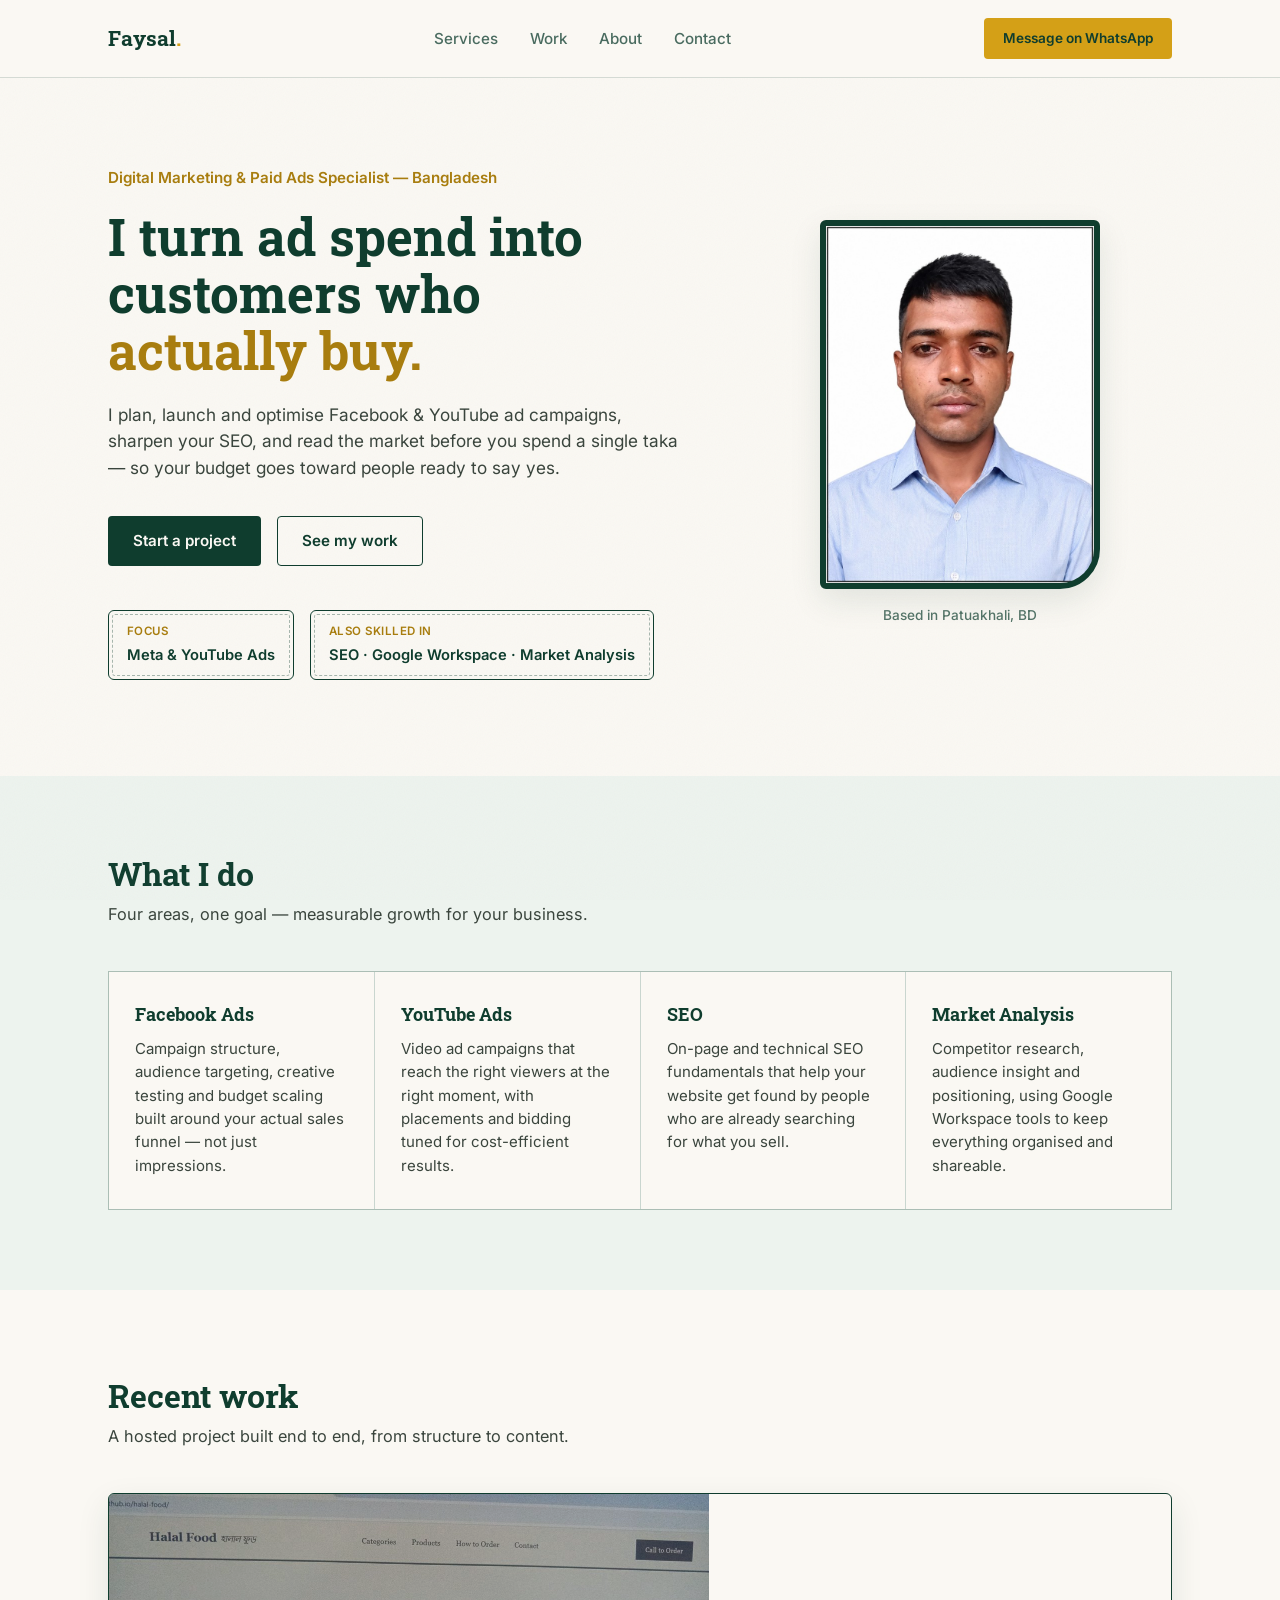
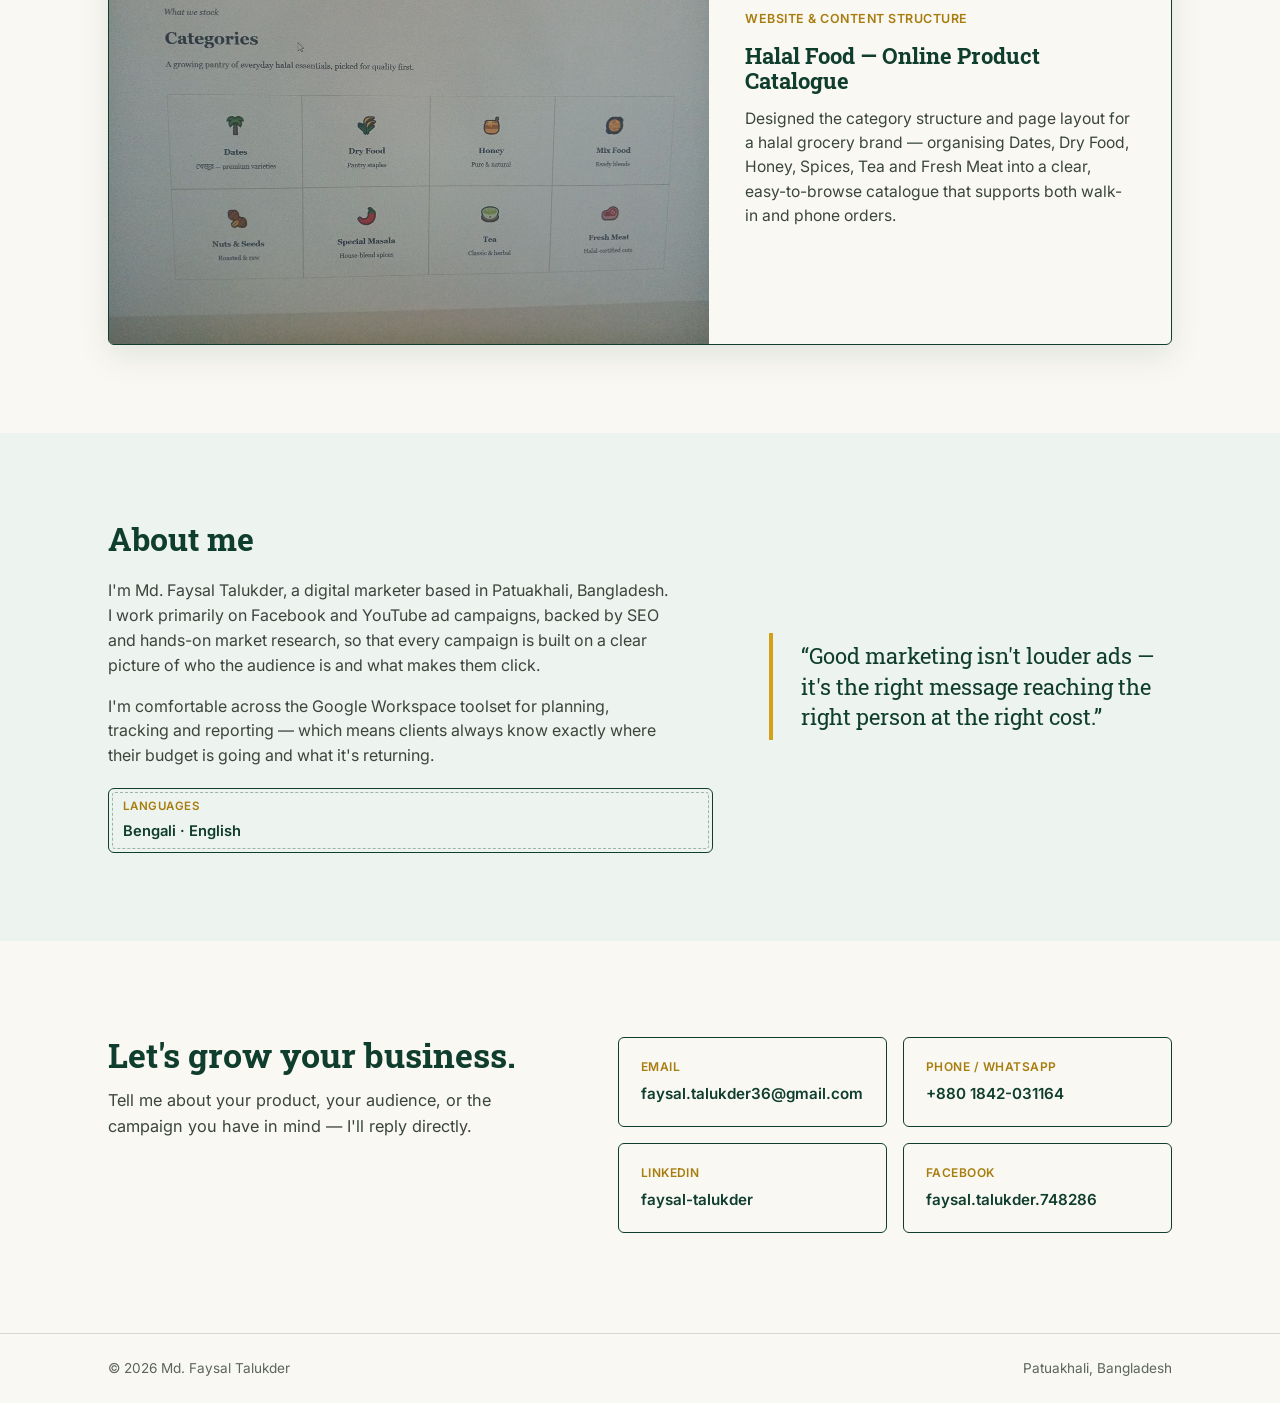
==== index.html @ cc3dada7 "Update index.html" ====
<!DOCTYPE html>
<html lang="en">
<head>
<meta charset="UTF-8">
<meta name="viewport" content="width=device-width, initial-scale=1.0">
<title>Md. Faysal Talukder — Digital Marketing &amp; Paid Ads Specialist</title>
<meta name="description" content="Md. Faysal Talukder — Facebook &amp; YouTube Ads specialist, SEO and market analysis based in Bangladesh. Growing brands with performance-driven campaigns.">
<link rel="preconnect" href="https://fonts.googleapis.com">
<link rel="preconnect" href="https://fonts.gstatic.com" crossorigin>
<link href="https://fonts.googleapis.com/css2?family=Roboto+Slab:wght@400;600;700&family=Inter:wght@400;500;600;700&display=swap" rel="stylesheet">
<link rel="stylesheet" href="style.css">
</head>
<body>

<div class="grain"></div>

<header class="site-header">
  <div class="wrap header-inner">
    <a href="#top" class="brand">Faysal<span class="brand-dot">.</span></a>
    <nav class="nav">
      <a href="#services">Services</a>
      <a href="#work">Work</a>
      <a href="#about">About</a>
      <a href="#contact">Contact</a>
    </nav>
    <a href="https://wa.me/8801842031164" class="btn btn-small" target="_blank" rel="noopener">Message on WhatsApp</a>
  </div>
</header>

<main id="top">

  <!-- HERO -->
  <section class="hero">
    <div class="wrap hero-grid">
      <div class="hero-copy">
        <p class="kicker">Digital Marketing &amp; Paid Ads Specialist — Bangladesh</p>
        <h1>I turn ad spend into<br>customers who <em>actually buy.</em></h1>
        <p class="hero-sub">I plan, launch and optimise Facebook &amp; YouTube ad campaigns, sharpen your SEO, and read the market before you spend a single taka — so your budget goes toward people ready to say yes.</p>
        <div class="hero-actions">
          <a href="#contact" class="btn btn-primary">Start a project</a>
          <a href="#work" class="btn btn-ghost">See my work</a>
        </div>
        <div class="hero-stamp-row">
          <div class="stamp">
            <span class="stamp-label">Focus</span>
            <span class="stamp-value">Meta &amp; YouTube Ads</span>
          </div>
          <div class="stamp">
            <span class="stamp-label">Also skilled in</span>
            <span class="stamp-value">SEO · Google Workspace · Market Analysis</span>
          </div>
        </div>
      </div>
      <div class="hero-photo">
        <div class="photo-frame">
          <img src="profile.jpg" alt="Md. Faysal Talukder, Digital Marketing Specialist">
        </div>
        <div class="photo-tag">Based in Patuakhali, BD</div>
      </div>
    </div>
  </section>

  <!-- SERVICES -->
  <section id="services" class="services">
    <div class="wrap">
      <div class="section-head">
        <h2>What I do</h2>
        <p>Four areas, one goal — measurable growth for your business.</p>
      </div>
      <div class="service-grid">
        <div class="service-card">
          <h3>Facebook Ads</h3>
          <p>Campaign structure, audience targeting, creative testing and budget scaling built around your actual sales funnel — not just impressions.</p>
        </div>
        <div class="service-card">
          <h3>YouTube Ads</h3>
          <p>Video ad campaigns that reach the right viewers at the right moment, with placements and bidding tuned for cost-efficient results.</p>
        </div>
        <div class="service-card">
          <h3>SEO</h3>
          <p>On-page and technical SEO fundamentals that help your website get found by people who are already searching for what you sell.</p>
        </div>
        <div class="service-card">
          <h3>Market Analysis</h3>
          <p>Competitor research, audience insight and positioning, using Google Workspace tools to keep everything organised and shareable.</p>
        </div>
      </div>
    </div>
  </section>

  <!-- WORK -->
  <section id="work" class="work">
    <div class="wrap">
      <div class="section-head">
        <h2>Recent work</h2>
        <p>A hosted project built end to end, from structure to content.</p>
      </div>
      <div class="work-card">
        <div class="work-image">
          <img src="project-halalfood.jpg" alt="Halal Food website homepage screenshot showing product categories">
        </div>
        <div class="work-details">
          <span class="work-tag">Website &amp; Content Structure</span>
          <h3>Halal Food — Online Product Catalogue</h3>
          <p>Designed the category structure and page layout for a halal grocery brand — organising Dates, Dry Food, Honey, Spices, Tea and Fresh Meat into a clear, easy-to-browse catalogue that supports both walk-in and phone orders.</p>
        </div>
      </div>
    </div>
  </section>

  <!-- ABOUT -->
  <section id="about" class="about">
    <div class="wrap about-grid">
      <div class="about-text">
        <div class="section-head left">
          <h2>About me</h2>
        </div>
        <p>I'm Md. Faysal Talukder, a digital marketer based in Patuakhali, Bangladesh. I work primarily on Facebook and YouTube ad campaigns, backed by SEO and hands-on market research, so that every campaign is built on a clear picture of who the audience is and what makes them click.</p>
        <p>I'm comfortable across the Google Workspace toolset for planning, tracking and reporting — which means clients always know exactly where their budget is going and what it's returning.</p>
        <div class="about-langs">
          <span class="stamp small"><span class="stamp-label">Languages</span><span class="stamp-value">Bengali · English</span></span>
        </div>
      </div>
      <div class="about-quote">
        <p>&ldquo;Good marketing isn't louder ads — it's the right message reaching the right person at the right cost.&rdquo;</p>
      </div>
    </div>
  </section>

  <!-- CONTACT -->
  <section id="contact" class="contact">
    <div class="wrap contact-grid">
      <div class="contact-copy">
        <h2>Let's grow your business.</h2>
        <p>Tell me about your product, your audience, or the campaign you have in mind — I'll reply directly.</p>
      </div>
      <div class="contact-cards">
        <a class="contact-card" href="mailto:faysal.talukder36@gmail.com">
          <span class="contact-label">Email</span>
          <span class="contact-value">faysal.talukder36@gmail.com</span>
        </a>
        <a class="contact-card" href="https://wa.me/8801842031164" target="_blank" rel="noopener">
          <span class="contact-label">Phone / WhatsApp</span>
          <span class="contact-value">+880 1842-031164</span>
        </a>
        <a class="contact-card" href="https://www.linkedin.com/in/faysal-talukder-55a8922b2/" target="_blank" rel="noopener">
          <span class="contact-label">LinkedIn</span>
          <span class="contact-value">faysal-talukder</span>
        </a>
        <a class="contact-card" href="https://www.facebook.com/faysal.talukder.748286" target="_blank" rel="noopener">
          <span class="contact-label">Facebook</span>
          <span class="contact-value">faysal.talukder.748286</span>
        </a>
      </div>
    </div>
  </section>

</main>

<footer class="site-footer">
  <div class="wrap footer-inner">
    <span>© <span id="year"></span> Md. Faysal Talukder</span>
    <span>Patuakhali, Bangladesh</span>
  </div>
</footer>

<script>document.getElementById('year').textContent = new Date().getFullYear();</script>
</body>
</html>
---- style.css ----
/* ---------- Tokens ---------- */
:root{
  --ink: #17201B;
  --paper: #FAF8F3;
  --green-900: #0F3D2E;
  --green-800: #164A38;
  --green-100: #EDF3EE;
  --gold: #D4A017;
  --gold-dark: #A87D0F;
  --line: rgba(15,61,46,0.16);
  --radius-stamp: 6px;
  --shadow: 0 12px 32px rgba(15,61,46,0.10);
  --serif: 'Roboto Slab', serif;
  --sans: 'Inter', -apple-system, sans-serif;
}

*{box-sizing:border-box;}
html{scroll-behavior:smooth;}
body{
  margin:0;
  background:var(--paper);
  color:var(--ink);
  font-family:var(--sans);
  line-height:1.55;
  -webkit-font-smoothing:antialiased;
}
img{max-width:100%;display:block;}
a{color:inherit;text-decoration:none;}

.wrap{
  max-width:1120px;
  margin:0 auto;
  padding:0 28px;
}

h1,h2,h3{
  font-family:var(--serif);
  font-weight:700;
  line-height:1.12;
  margin:0;
  color:var(--green-900);
}

/* subtle paper grain for warmth, not a gradient wash */
.grain{
  position:fixed;
  inset:0;
  pointer-events:none;
  z-index:0;
  opacity:0.035;
  background-image:url("data:image/svg+xml,%3Csvg xmlns='http://www.w3.org/2000/svg' width='120' height='120'%3E%3Cfilter id='n'%3E%3CfeTurbulence type='fractalNoise' baseFrequency='0.9' numOctaves='2' stitchTiles='stitch'/%3E%3C/filter%3E%3Crect width='100%25' height='100%25' filter='url(%23n)'/%3E%3C/svg%3E");
}

/* ---------- Header ---------- */
.site-header{
  position:sticky;
  top:0;
  z-index:50;
  background:rgba(250,248,243,0.92);
  backdrop-filter:blur(8px);
  border-bottom:1px solid var(--line);
}
.header-inner{
  display:flex;
  align-items:center;
  justify-content:space-between;
  padding-top:18px;
  padding-bottom:18px;
}
.brand{
  font-family:var(--serif);
  font-weight:700;
  font-size:1.3rem;
  color:var(--green-900);
}
.brand-dot{color:var(--gold);}
.nav{display:flex;gap:32px;}
.nav a{
  font-size:0.95rem;
  font-weight:500;
  color:var(--green-900);
  opacity:0.75;
  transition:opacity .15s ease;
}
.nav a:hover{opacity:1;}

.btn{
  display:inline-flex;
  align-items:center;
  justify-content:center;
  padding:12px 24px;
  border-radius:4px;
  font-weight:600;
  font-size:0.95rem;
  transition:transform .15s ease, background .15s ease, border-color .15s ease;
  border:1.5px solid transparent;
}
.btn-primary{
  background:var(--green-900);
  color:var(--paper);
}
.btn-primary:hover{background:var(--green-800); transform:translateY(-1px);}
.btn-ghost{
  border-color:var(--green-900);
  color:var(--green-900);
}
.btn-ghost:hover{background:var(--green-100);}
.btn-small{
  padding:9px 18px;
  font-size:0.85rem;
  background:var(--gold);
  color:var(--green-900);
}
.btn-small:hover{background:var(--gold-dark); color:var(--paper);}

/* ---------- Hero ---------- */
.hero{
  padding:88px 0 96px;
  position:relative;
  z-index:1;
}
.hero-grid{
  display:grid;
  grid-template-columns:1.15fr 0.85fr;
  gap:64px;
  align-items:center;
}
.kicker{
  font-size:0.95rem;
  font-weight:600;
  color:var(--gold-dark);
  margin:0 0 18px;
}
.hero h1{
  font-size:clamp(2.2rem, 4vw, 3.4rem);
  margin-bottom:22px;
}
.hero h1 em{
  font-style:normal;
  color:var(--gold-dark);
}
.hero-sub{
  font-size:1.08rem;
  max-width:52ch;
  color:#3A453D;
  margin-bottom:34px;
}
.hero-actions{
  display:flex;
  gap:16px;
  margin-bottom:44px;
}
.hero-stamp-row{
  display:flex;
  gap:16px;
  flex-wrap:wrap;
}

.stamp{
  border:1.5px solid var(--green-900);
  border-radius:var(--radius-stamp);
  padding:12px 18px;
  display:flex;
  flex-direction:column;
  gap:4px;
  position:relative;
}
.stamp::before{
  content:"";
  position:absolute;
  inset:3px;
  border:1px dashed rgba(15,61,46,0.35);
  border-radius:3px;
  pointer-events:none;
}
.stamp-label{
  font-size:0.72rem;
  text-transform:uppercase;
  letter-spacing:0.04em;
  color:var(--gold-dark);
  font-weight:600;
}
.stamp-value{
  font-size:0.92rem;
  font-weight:600;
  color:var(--green-900);
}
.stamp.small{padding:9px 14px;}

.hero-photo{
  position:relative;
  justify-self:center;
}
.photo-frame{
  width:280px;
  border:6px solid var(--green-900);
  border-radius:var(--radius-stamp) var(--radius-stamp) 40px var(--radius-stamp);
  overflow:hidden;
  box-shadow:var(--shadow);
  background:var(--green-900);
}
.photo-frame img{width:100%;height:100%;object-fit:cover;display:block;}
.photo-tag{
  margin-top:16px;
  text-align:center;
  font-size:0.85rem;
  color:var(--green-900);
  opacity:0.7;
  font-weight:500;
}

/* ---------- Services ---------- */
.services{padding:80px 0; background:var(--green-100);}
.section-head{
  max-width:520px;
  margin:0 0 44px;
}
.section-head.left{margin-bottom:22px;}
.section-head h2{font-size:2rem; margin-bottom:10px;}
.section-head p{margin:0; color:#3A453D; font-size:1.02rem;}

.service-grid{
  display:grid;
  grid-template-columns:repeat(4, 1fr);
  gap:1px;
  background:var(--line);
  border:1px solid var(--line);
}
.service-card{
  background:var(--paper);
  padding:32px 26px;
}
.service-card h3{
  font-size:1.15rem;
  margin-bottom:12px;
}
.service-card p{
  margin:0;
  font-size:0.94rem;
  color:#3A453D;
}

/* ---------- Work ---------- */
.work{padding:88px 0;}
.work-card{
  display:grid;
  grid-template-columns:1.3fr 1fr;
  gap:0;
  border:1.5px solid var(--green-900);
  border-radius:var(--radius-stamp);
  overflow:hidden;
  box-shadow:var(--shadow);
}
.work-image{background:var(--green-900);}
.work-image img{width:100%; height:100%; object-fit:cover; opacity:0.96;}
.work-details{
  padding:40px 36px;
  display:flex;
  flex-direction:column;
  justify-content:center;
  gap:14px;
}
.work-tag{
  font-size:0.78rem;
  font-weight:600;
  color:var(--gold-dark);
  text-transform:uppercase;
  letter-spacing:0.04em;
}
.work-details h3{font-size:1.4rem;}
.work-details p{margin:0; color:#3A453D; font-size:0.98rem;}

/* ---------- About ---------- */
.about{padding:88px 0; background:var(--green-100);}
.about-grid{
  display:grid;
  grid-template-columns:1.2fr 0.8fr;
  gap:56px;
  align-items:start;
}
.about-text p{
  color:#3A453D;
  font-size:1rem;
  max-width:56ch;
}
.about-langs{margin-top:20px;}
.about-quote{
  border-left:4px solid var(--gold);
  padding:8px 0 8px 28px;
  align-self:center;
}
.about-quote p{
  font-family:var(--serif);
  font-size:1.35rem;
  color:var(--green-900);
  line-height:1.4;
  margin:0;
}

/* ---------- Contact ---------- */
.contact{padding:96px 0 100px;}
.contact-grid{
  display:grid;
  grid-template-columns:0.9fr 1.1fr;
  gap:56px;
  align-items:start;
}
.contact-copy h2{font-size:2.1rem; margin-bottom:14px;}
.contact-copy p{color:#3A453D; font-size:1.02rem; max-width:40ch; margin:0;}

.contact-cards{
  display:grid;
  grid-template-columns:1fr 1fr;
  gap:16px;
}
.contact-card{
  border:1.5px solid var(--green-900);
  border-radius:var(--radius-stamp);
  padding:20px 22px;
  display:flex;
  flex-direction:column;
  gap:6px;
  transition:background .15s ease, transform .15s ease;
}
.contact-card:hover{
  background:var(--green-900);
  transform:translateY(-2px);
}
.contact-card:hover .contact-label,
.contact-card:hover .contact-value{color:var(--paper);}
.contact-label{
  font-size:0.75rem;
  font-weight:600;
  text-transform:uppercase;
  letter-spacing:0.04em;
  color:var(--gold-dark);
}
.contact-value{
  font-size:0.95rem;
  font-weight:600;
  color:var(--green-900);
  word-break:break-word;
}

/* ---------- Footer ---------- */
.site-footer{
  border-top:1px solid var(--line);
  padding:24px 0;
}
.footer-inner{
  display:flex;
  justify-content:space-between;
  font-size:0.85rem;
  color:#5A655D;
}

/* ---------- Responsive ---------- */
@media (max-width: 860px){
  .nav{display:none;}
  .hero-grid{grid-template-columns:1fr; gap:48px;}
  .hero-photo{justify-self:start;}
  .service-grid{grid-template-columns:1fr 1fr;}
  .work-card{grid-template-columns:1fr;}
  .about-grid{grid-template-columns:1fr;}
  .about-quote{border-left:none; border-top:4px solid var(--gold); padding:24px 0 0;}
  .contact-grid{grid-template-columns:1fr;}
  .contact-cards{grid-template-columns:1fr;}
}
@media (max-width: 520px){
  .service-grid{grid-template-columns:1fr;}
  .hero-actions{flex-direction:column;}
  .hero-stamp-row{flex-direction:column;}
}

/* ---------- Reduced motion ---------- */
@media (prefers-reduced-motion: reduce){
  html{scroll-behavior:auto;}
  *{transition:none !important;}
}

/* ---------- Focus visibility ---------- */
a:focus-visible, button:focus-visible{
  outline:2px solid var(--gold-dark);
  outline-offset:3px;
}
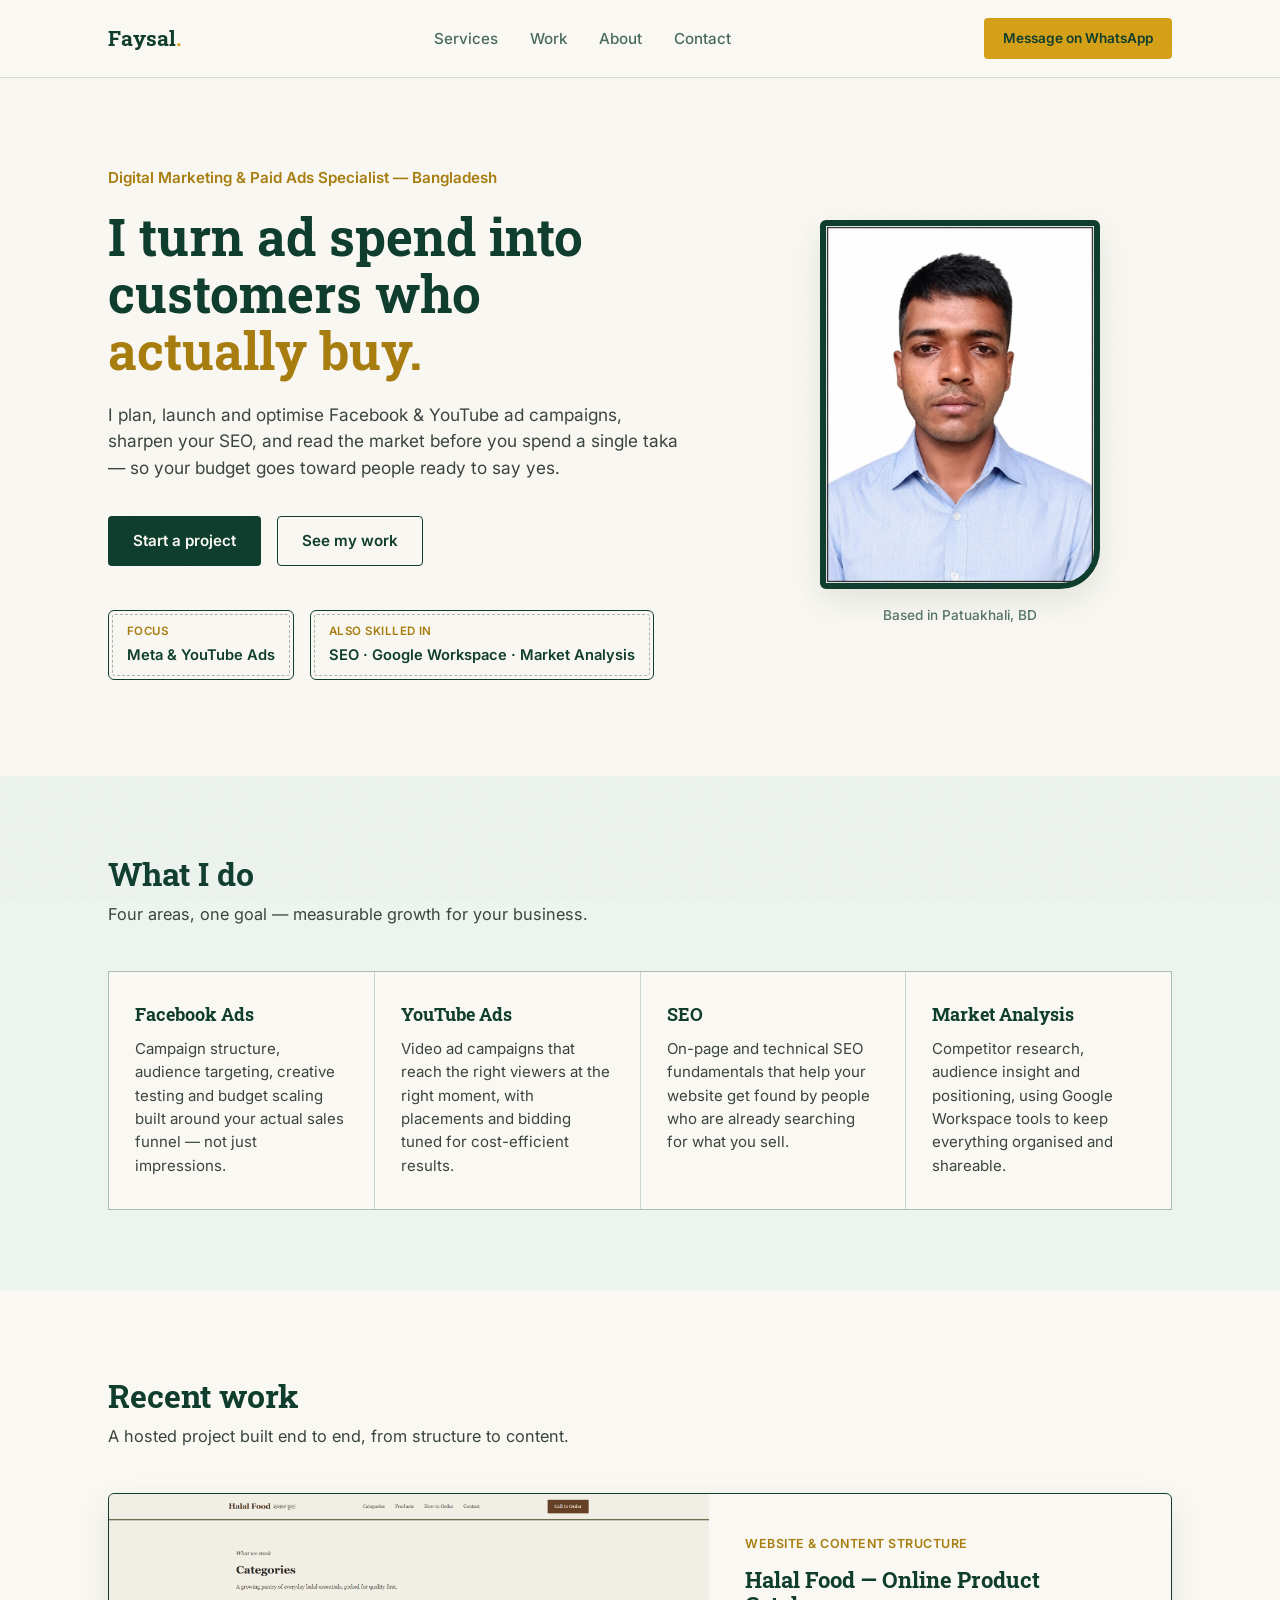
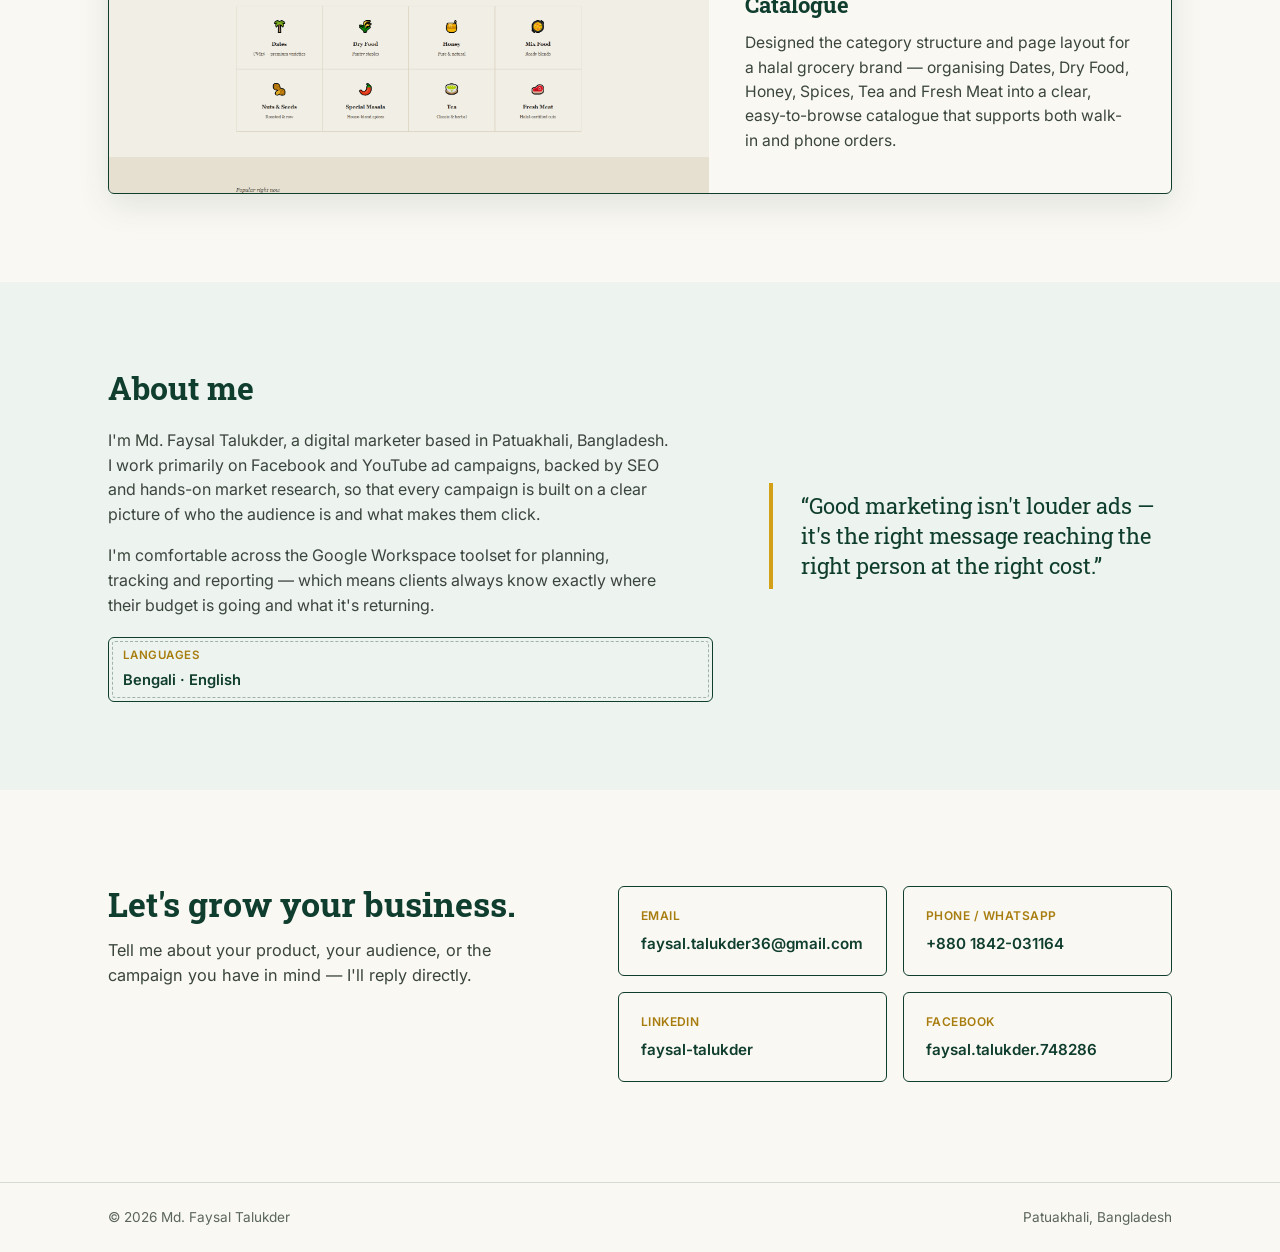
==== commit 4e3f2035: "Update index.html" ====
--- a/index.html
+++ b/index.html
@@ -97,7 +97,7 @@
       </div>
       <div class="work-card">
         <div class="work-image">
-          <img src="project-halalfood.jpg" alt="Halal Food website homepage screenshot showing product categories">
+          <img src="project-halalfood.png" alt="Halal Food website homepage screenshot showing product categories">
         </div>
         <div class="work-details">
           <span class="work-tag">Website &amp; Content Structure</span>
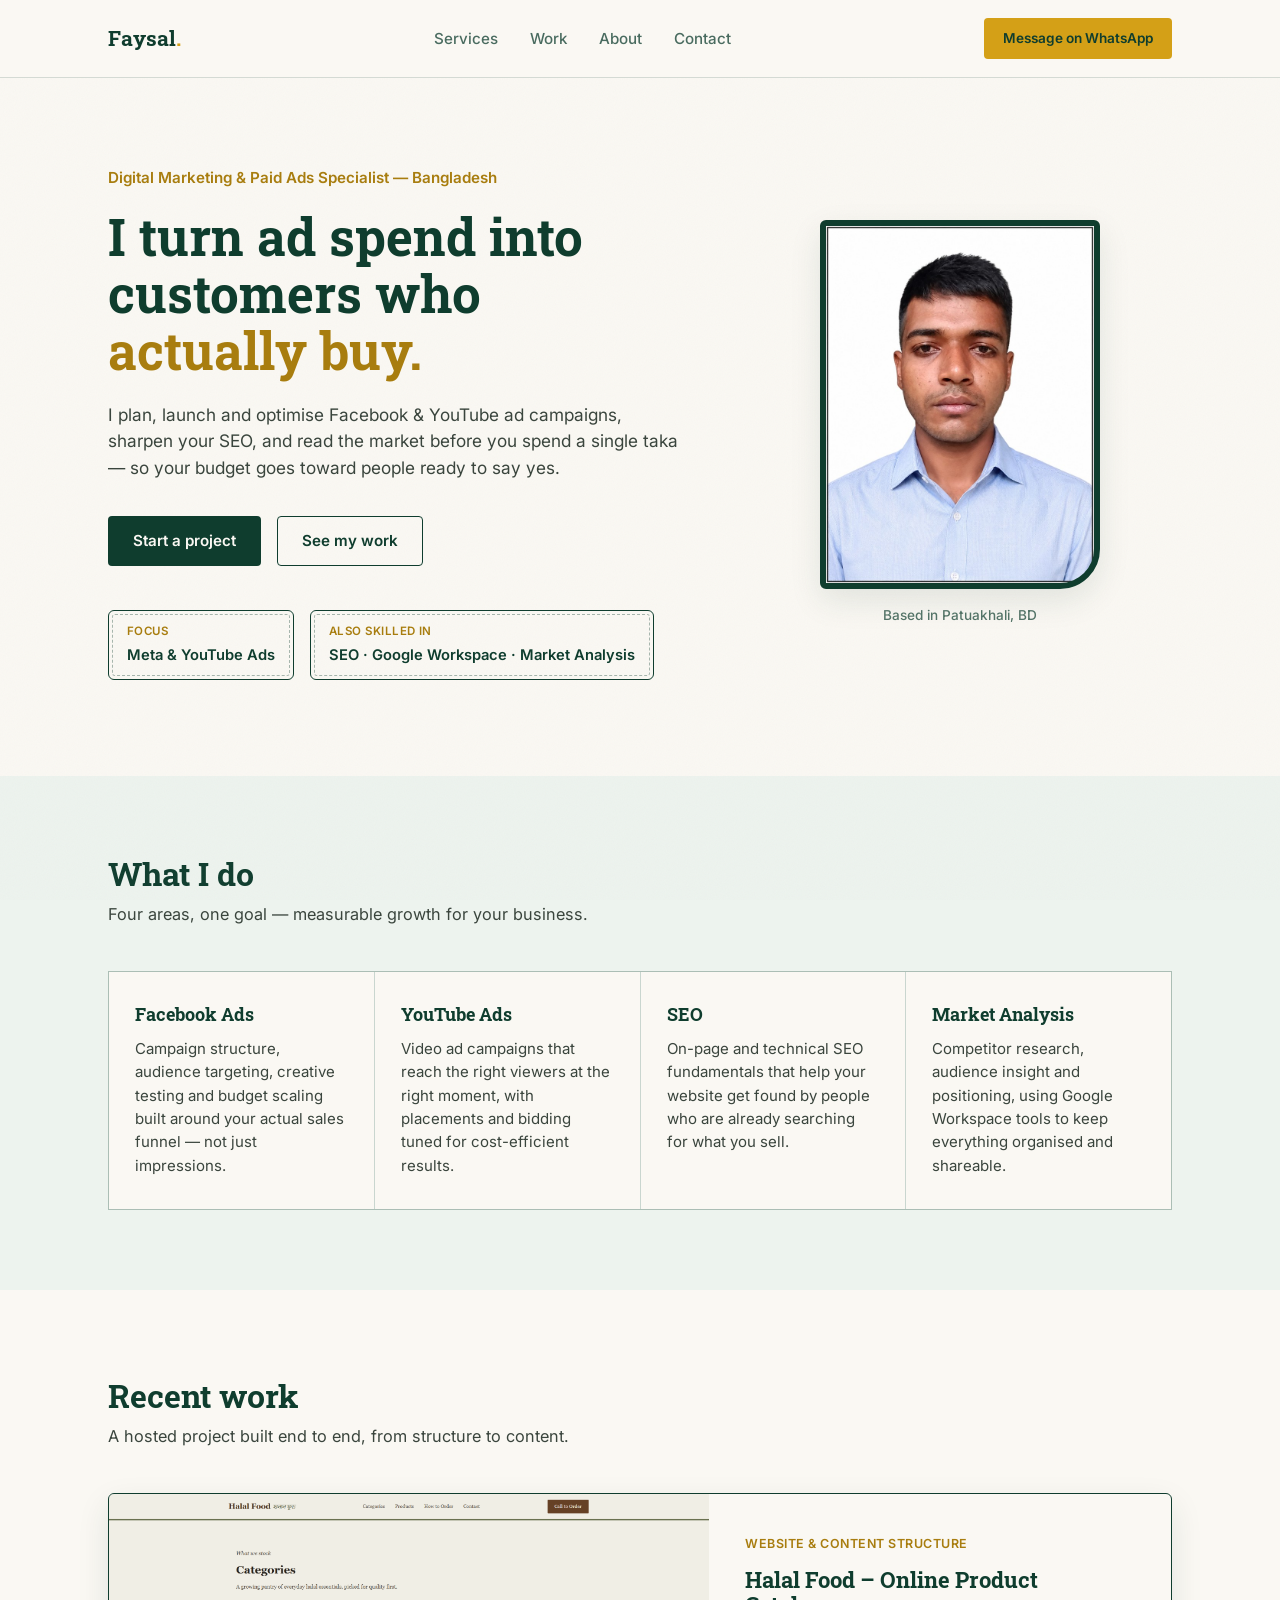
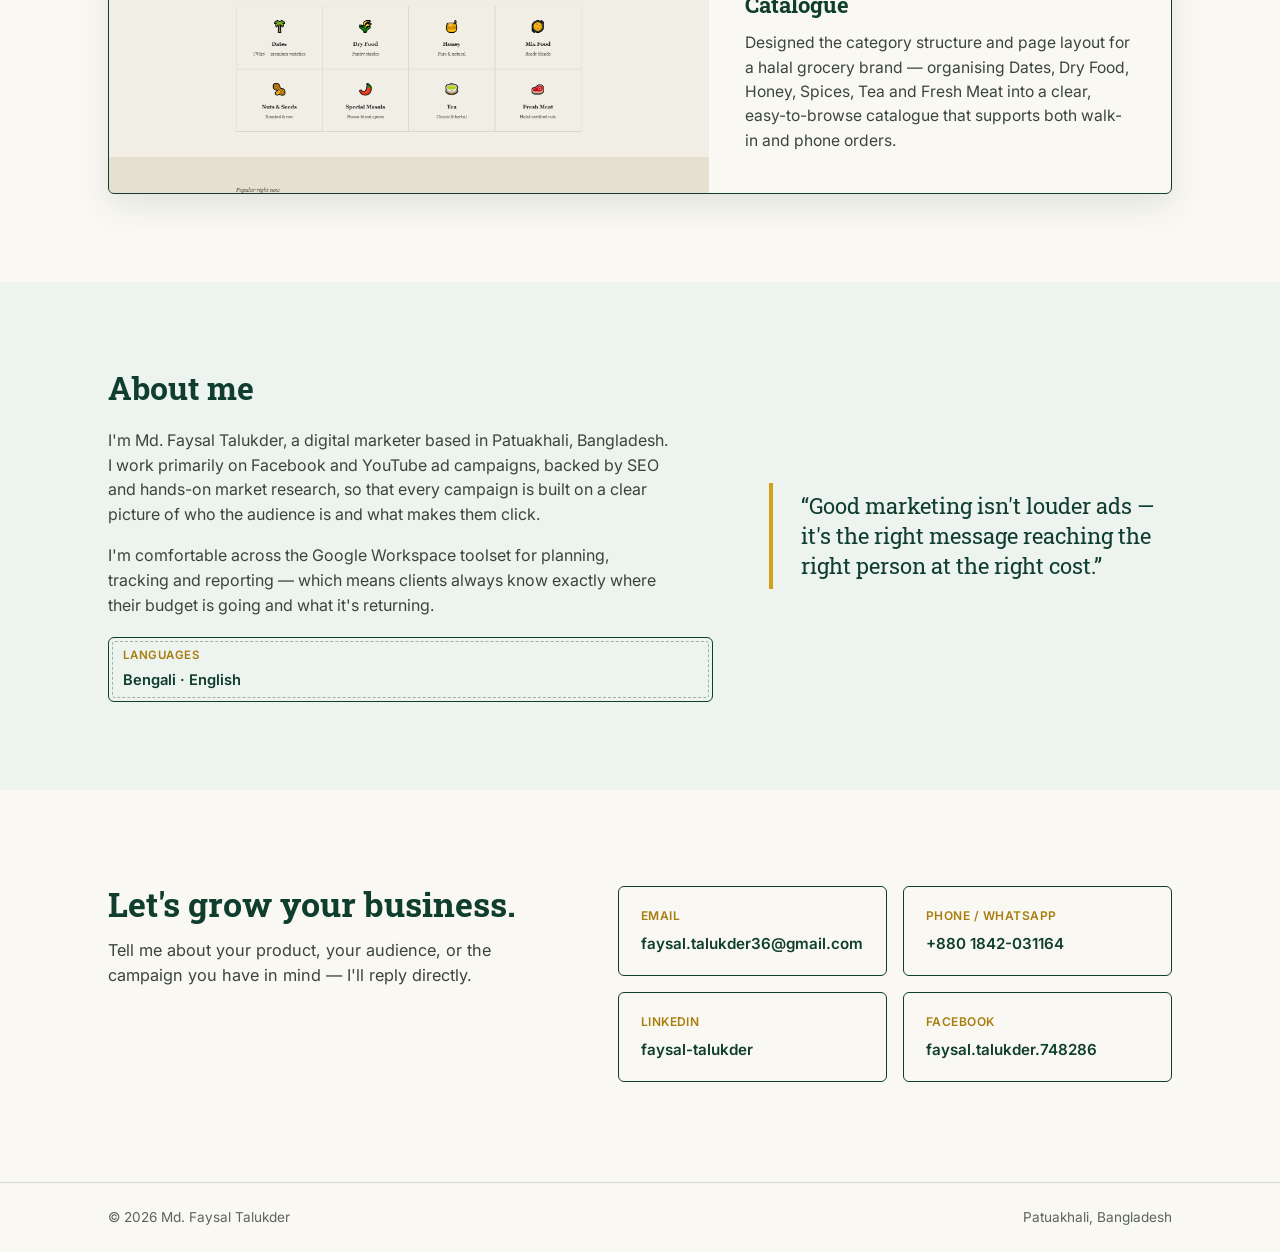
==== commit 67cf6ccb: "Update index.html" ====
--- a/index.html
+++ b/index.html
@@ -101,7 +101,7 @@
         </div>
         <div class="work-details">
           <span class="work-tag">Website &amp; Content Structure</span>
-          <h3>Halal Food — Online Product Catalogue</h3>
+         <h3><a href="https://faysaltalukder36-arch.github.io/halal-food/" target="_blank">Halal Food – Online Product Catalogue</a></h3>
           <p>Designed the category structure and page layout for a halal grocery brand — organising Dates, Dry Food, Honey, Spices, Tea and Fresh Meat into a clear, easy-to-browse catalogue that supports both walk-in and phone orders.</p>
         </div>
       </div>
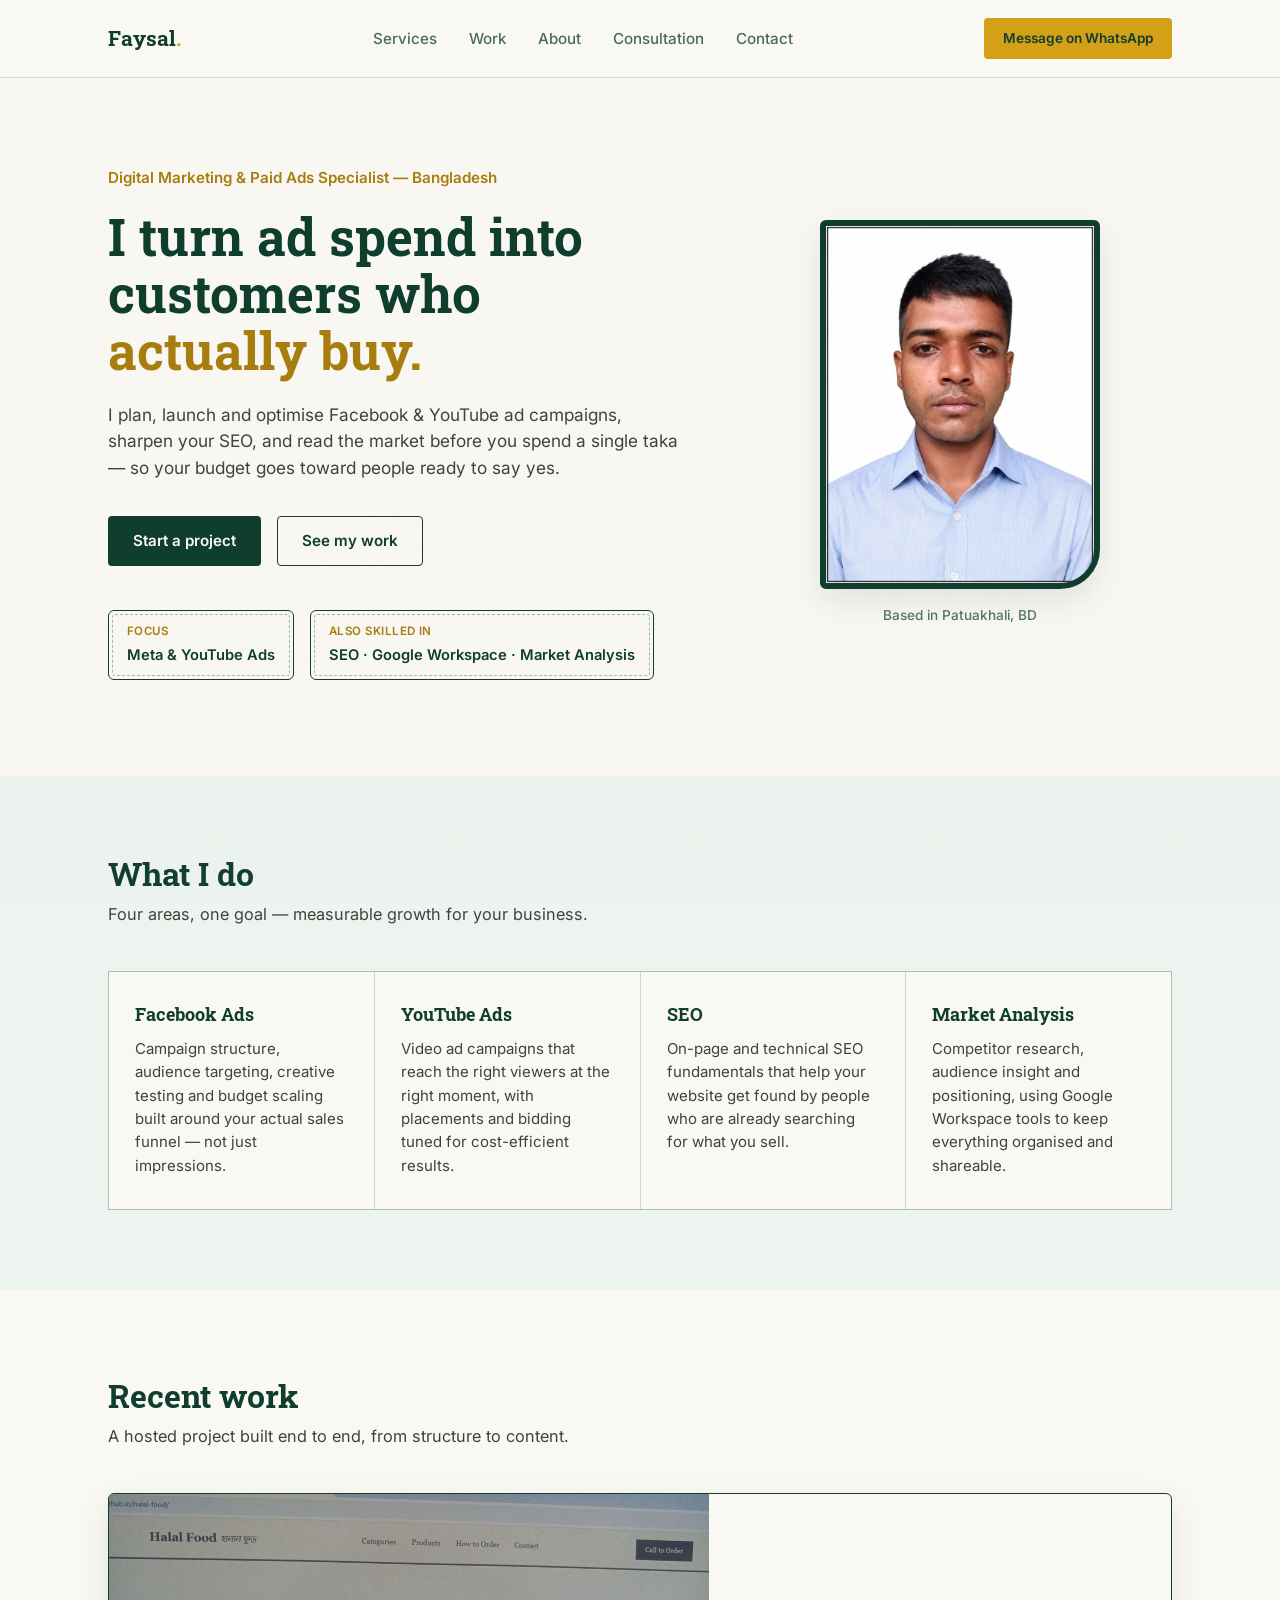
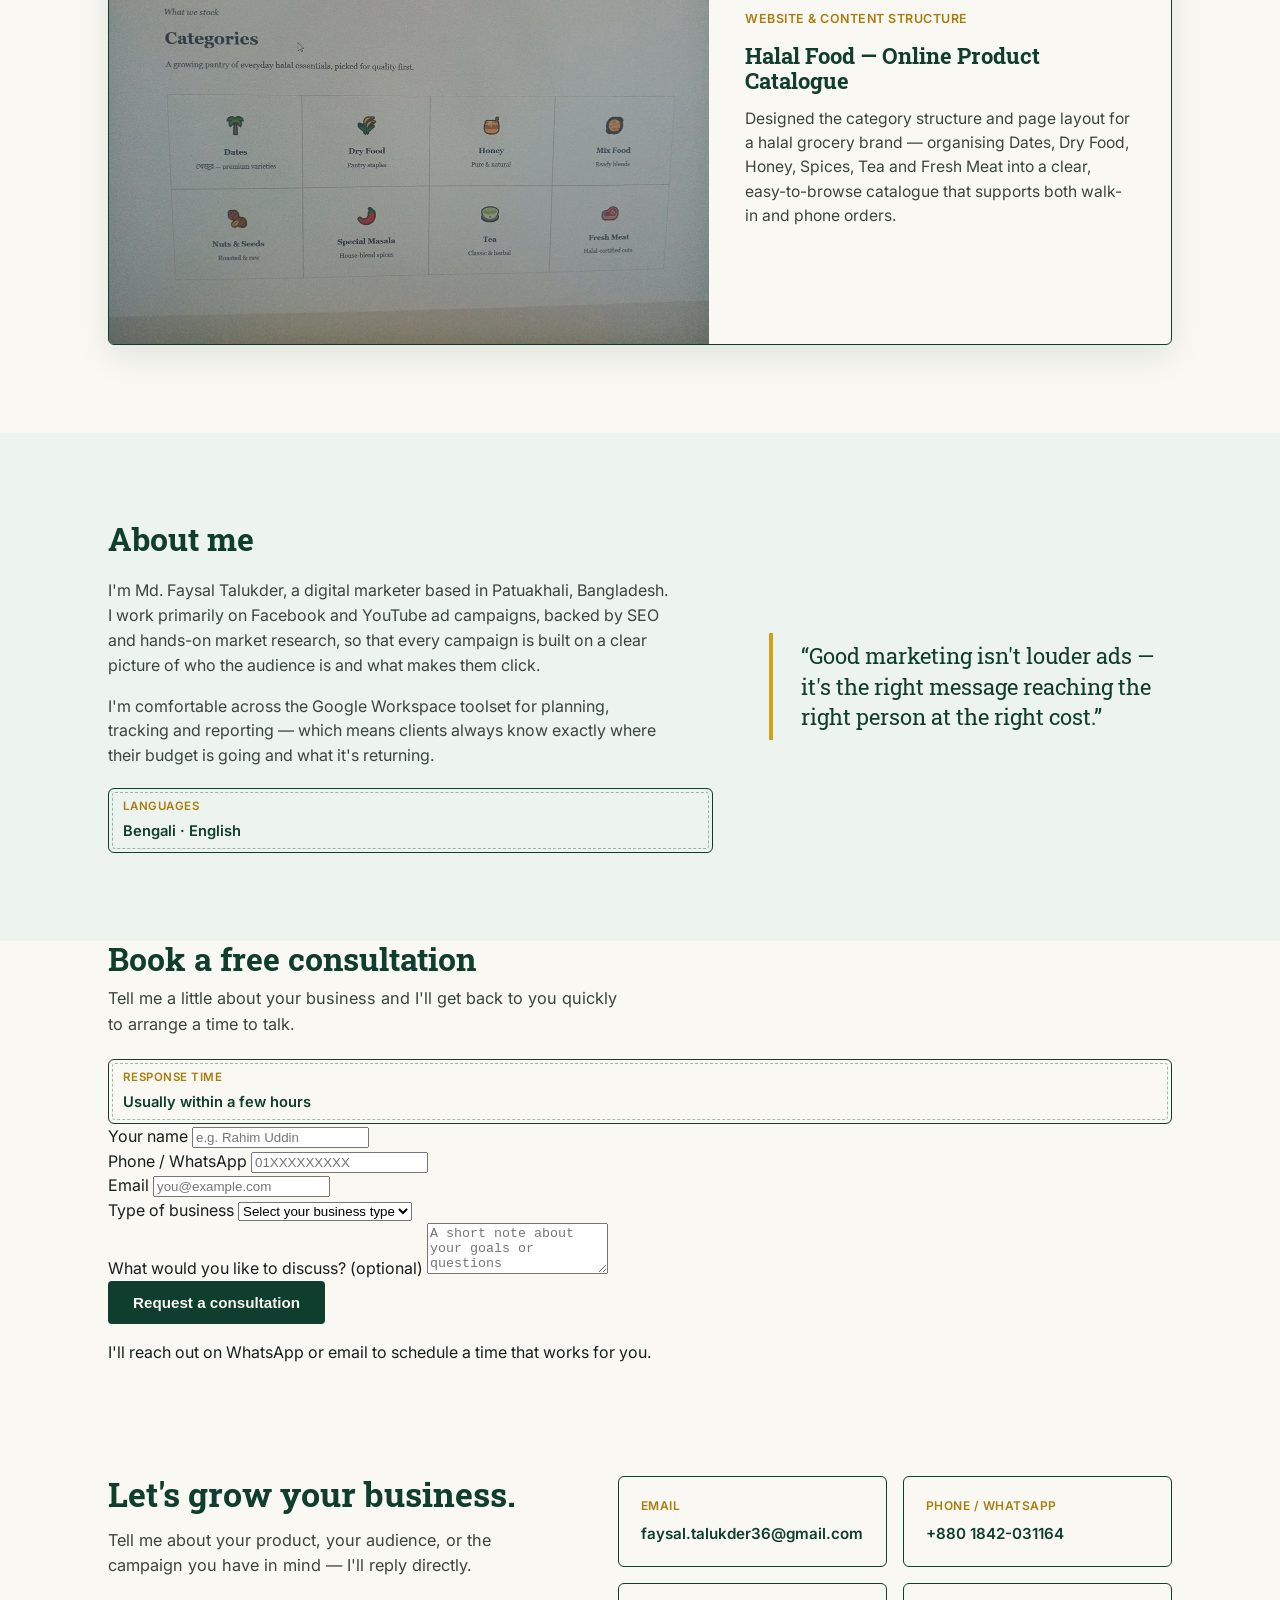
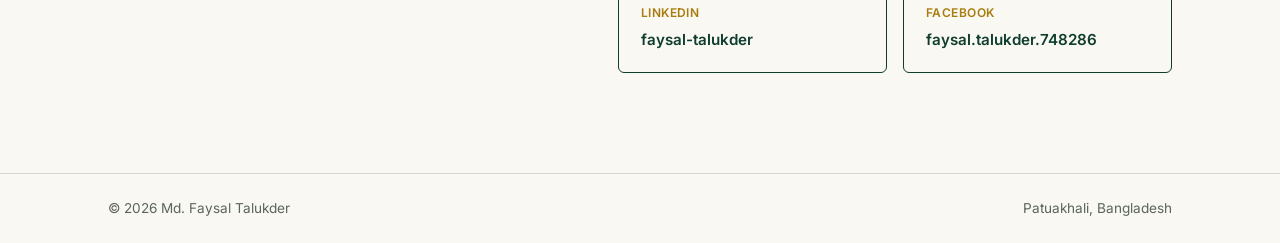
==== commit 30ac4c0c: "Update index.html" ====
--- a/index.html
+++ b/index.html
@@ -21,6 +21,7 @@
       <a href="#services">Services</a>
       <a href="#work">Work</a>
       <a href="#about">About</a>
+      <a href="#consult">Consultation</a>
       <a href="#contact">Contact</a>
     </nav>
     <a href="https://wa.me/8801842031164" class="btn btn-small" target="_blank" rel="noopener">Message on WhatsApp</a>
@@ -37,7 +38,7 @@
         <h1>I turn ad spend into<br>customers who <em>actually buy.</em></h1>
         <p class="hero-sub">I plan, launch and optimise Facebook &amp; YouTube ad campaigns, sharpen your SEO, and read the market before you spend a single taka — so your budget goes toward people ready to say yes.</p>
         <div class="hero-actions">
-          <a href="#contact" class="btn btn-primary">Start a project</a>
+          <a href="#consult" class="btn btn-primary">Start a project</a>
           <a href="#work" class="btn btn-ghost">See my work</a>
         </div>
         <div class="hero-stamp-row">
@@ -97,11 +98,11 @@
       </div>
       <div class="work-card">
         <div class="work-image">
-          <img src="project-halalfood.png" alt="Halal Food website homepage screenshot showing product categories">
+          <img src="project-halalfood.jpg" alt="Halal Food website homepage screenshot showing product categories">
         </div>
         <div class="work-details">
           <span class="work-tag">Website &amp; Content Structure</span>
-         <h3><a href="https://faysaltalukder36-arch.github.io/halal-food/" target="_blank">Halal Food – Online Product Catalogue</a></h3>
+          <h3><a href="https://faysaltalukder36-arch.github.io/halal-food/" target="_blank" rel="noopener">Halal Food — Online Product Catalogue</a></h3>
           <p>Designed the category structure and page layout for a halal grocery brand — organising Dates, Dry Food, Honey, Spices, Tea and Fresh Meat into a clear, easy-to-browse catalogue that supports both walk-in and phone orders.</p>
         </div>
       </div>
@@ -127,6 +128,71 @@
     </div>
   </section>
 
+  <!-- CONSULTATION FORM -->
+  <section id="consult" class="consult">
+    <div class="wrap consult-grid">
+      <div class="consult-copy">
+        <div class="section-head left">
+          <h2>Book a free consultation</h2>
+          <p>Tell me a little about your business and I'll get back to you quickly to arrange a time to talk.</p>
+        </div>
+        <div class="stamp small">
+          <span class="stamp-label">Response time</span>
+          <span class="stamp-value">Usually within a few hours</span>
+        </div>
+      </div>
+
+      <form class="consult-form" action="https://formspree.io/f/xyeydlrj" method="POST">
+        <div class="form-row">
+          <label for="c-name">Your name</label>
+          <input type="text" id="c-name" name="name" required placeholder="e.g. Rahim Uddin">
+        </div>
+
+        <div class="form-row form-row-split">
+          <div>
+            <label for="c-phone">Phone / WhatsApp</label>
+            <input type="tel" id="c-phone" name="phone" required placeholder="01XXXXXXXXX">
+          </div>
+          <div>
+            <label for="c-email">Email</label>
+            <input type="email" id="c-email" name="email" required placeholder="you@example.com">
+          </div>
+        </div>
+
+        <div class="form-row">
+          <label for="c-business">Type of business</label>
+          <select id="c-business" name="business_type" required>
+            <option value="" disabled selected>Select your business type</option>
+            <option value="Clothing / Fashion">Clothing / Fashion</option>
+            <option value="Food / Restaurant">Food / Restaurant</option>
+            <option value="Organic Food">Organic Food</option>
+            <option value="Electronics / Gadgets">Electronics / Gadgets</option>
+            <option value="Beauty / Cosmetics">Beauty / Cosmetics</option>
+            <option value="Real Estate">Real Estate</option>
+            <option value="Education / Coaching">Education / Coaching</option>
+            <option value="E-commerce">E-commerce</option>
+            <option value="Others">Others</option>
+          </select>
+        </div>
+
+        <div class="form-row" id="other-business-row" hidden>
+          <label for="c-business-other">Describe your business</label>
+          <input type="text" id="c-business-other" name="business_other" placeholder="Tell me briefly what you do">
+        </div>
+
+        <div class="form-row">
+          <label for="c-message">What would you like to discuss? <span class="optional">(optional)</span></label>
+          <textarea id="c-message" name="message" rows="3" placeholder="A short note about your goals or questions"></textarea>
+        </div>
+
+        <input type="hidden" name="_subject" value="New consultation request — Portfolio site">
+
+        <button type="submit" class="btn btn-primary consult-submit">Request a consultation</button>
+        <p class="consult-note">I'll reach out on WhatsApp or email to schedule a time that works for you.</p>
+      </form>
+    </div>
+  </section>
+
   <!-- CONTACT -->
   <section id="contact" class="contact">
     <div class="wrap contact-grid">
@@ -164,6 +230,24 @@
   </div>
 </footer>
 
-<script>document.getElementById('year').textContent = new Date().getFullYear();</script>
+<script>
+document.getElementById('year').textContent = new Date().getFullYear();
+
+const bizSelect = document.getElementById('c-business');
+const otherRow = document.getElementById('other-business-row');
+const otherInput = document.getElementById('c-business-other');
+if (bizSelect) {
+  bizSelect.addEventListener('change', function () {
+    if (this.value === 'Others') {
+      otherRow.hidden = false;
+      otherInput.required = true;
+    } else {
+      otherRow.hidden = true;
+      otherInput.required = false;
+      otherInput.value = '';
+    }
+  });
+}
+</script>
 </body>
 </html>
--- a/style.css
+++ b/style.css
@@ -383,3 +383,14 @@
   outline:2px solid var(--gold-dark);
   outline-offset:3px;
 }
+/* Work section link styles */
+.work-details h3 a {
+  color: inherit !important;
+  text-decoration: none !important;
+  transition: color 0.2s ease;
+}
+
+.work-details h3 a:hover {
+  color: #A87D0F !important;
+  text-decoration: underline !important;
+}
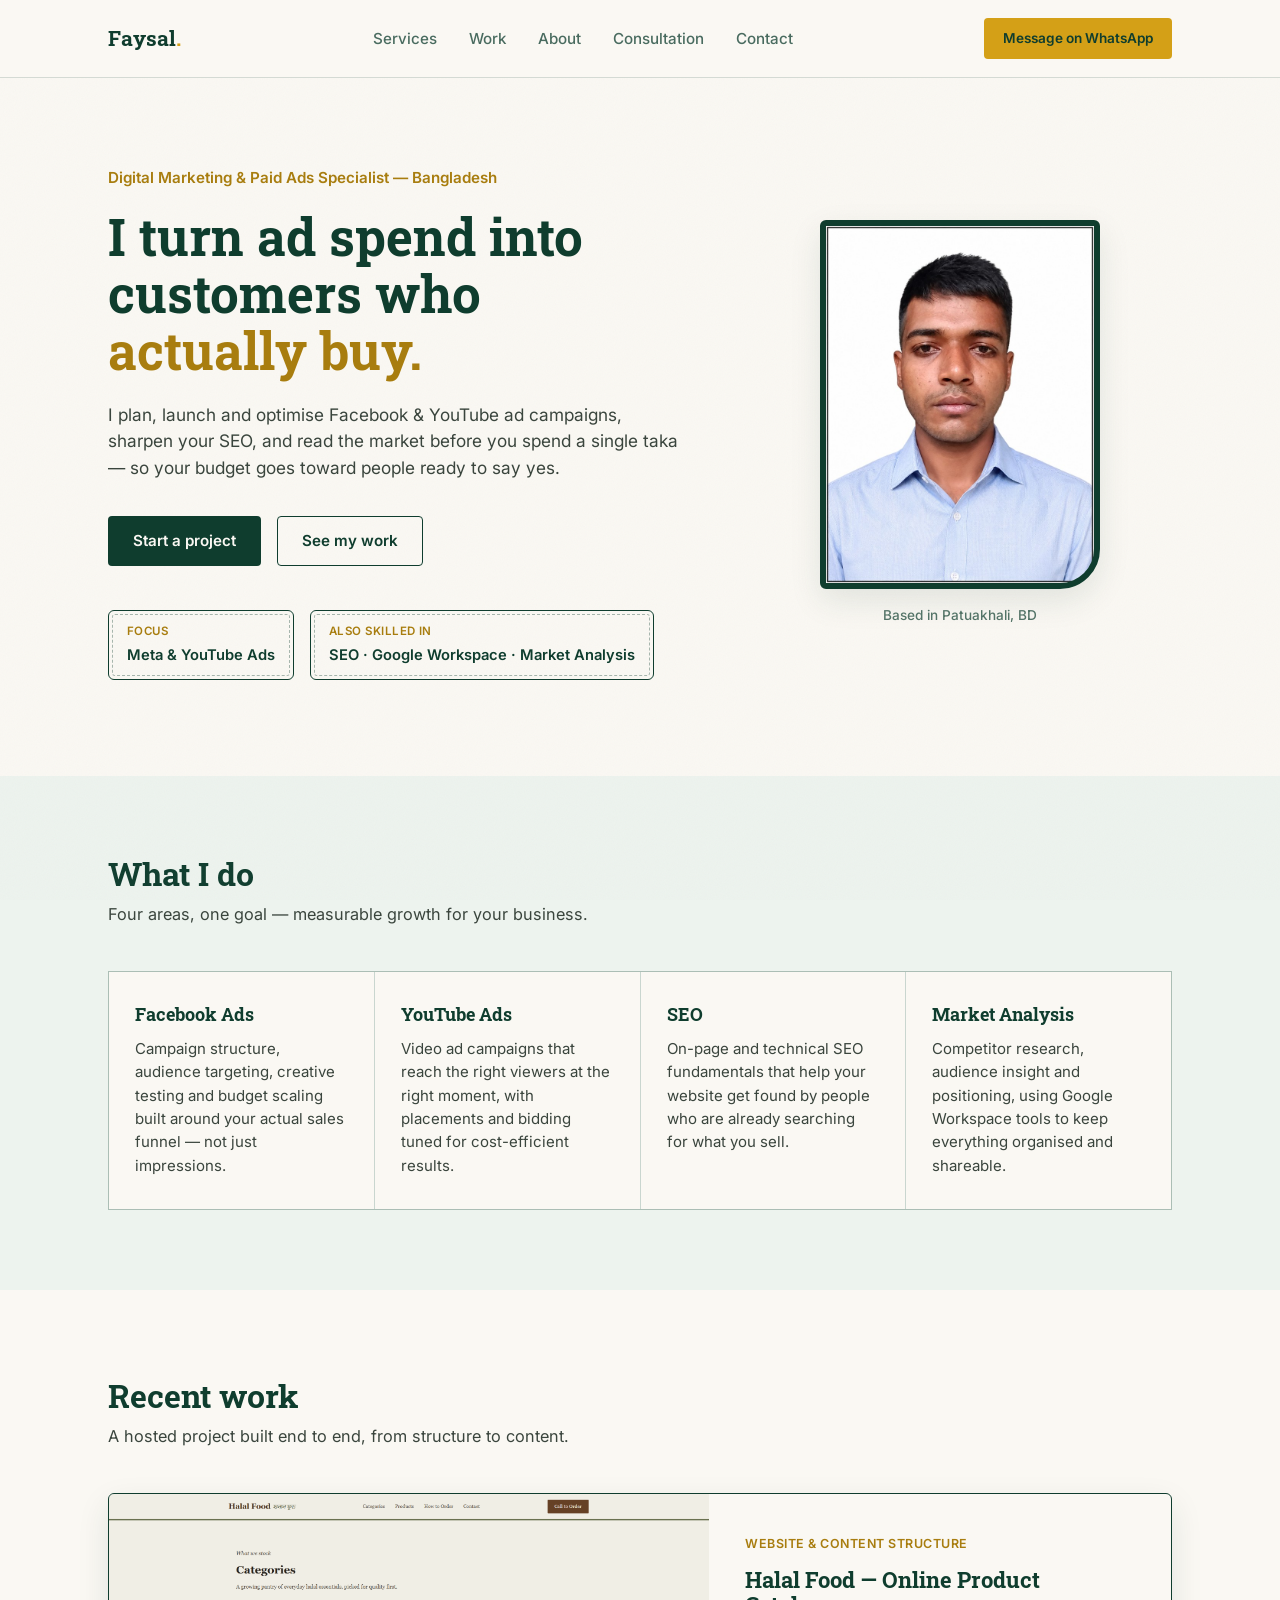
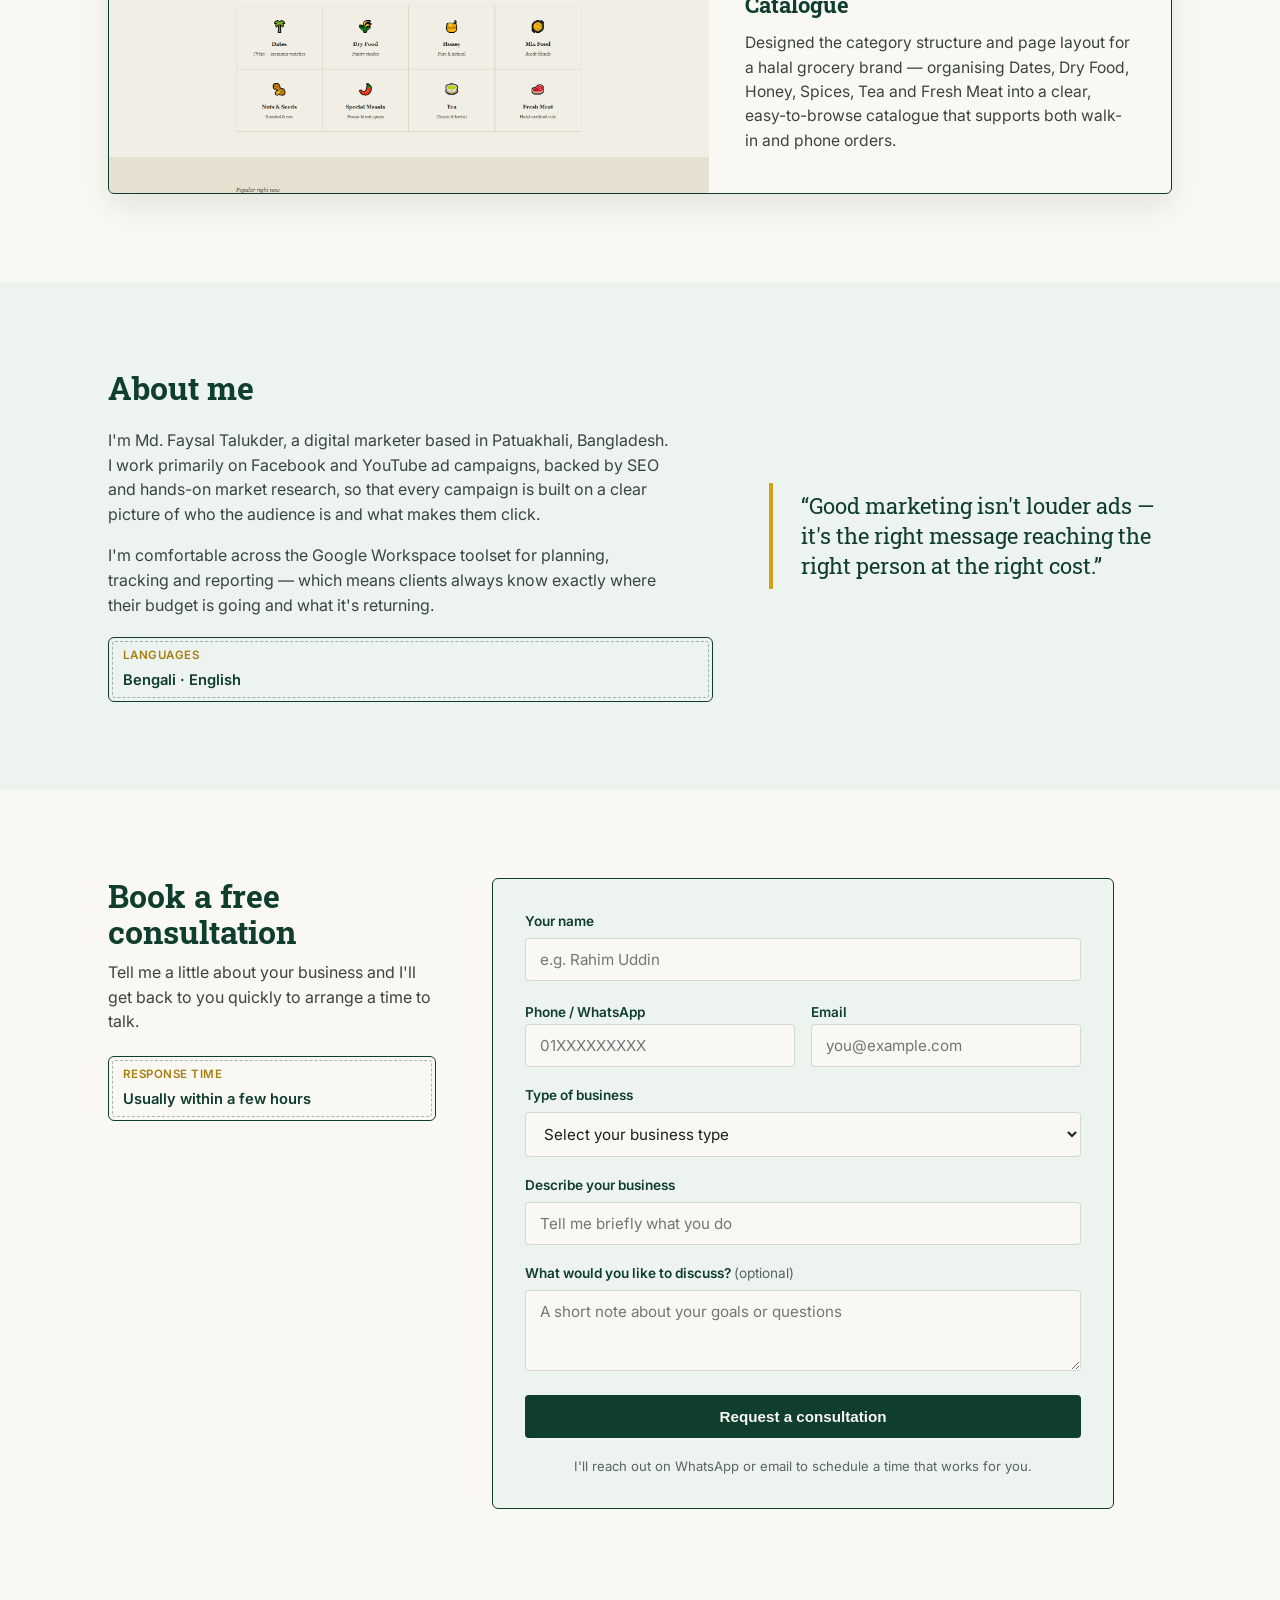
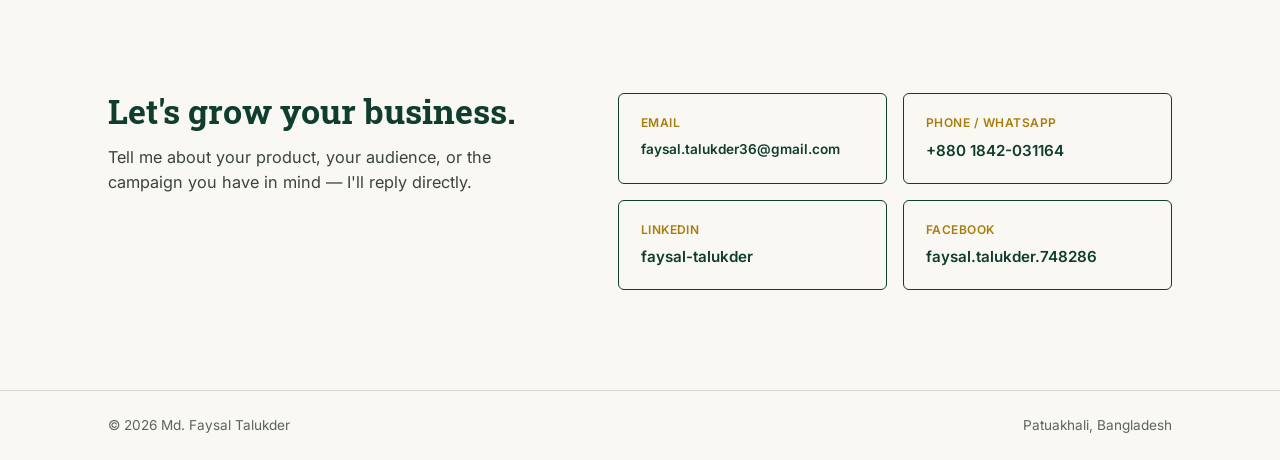
==== commit 21d45562: "Update index.html" ====
--- a/index.html
+++ b/index.html
@@ -98,7 +98,7 @@
       </div>
       <div class="work-card">
         <div class="work-image">
-          <img src="project-halalfood.jpg" alt="Halal Food website homepage screenshot showing product categories">
+          <img src="project-halalfood.png" alt="Halal Food website homepage screenshot showing product categories">
         </div>
         <div class="work-details">
           <span class="work-tag">Website &amp; Content Structure</span>
--- a/style.css
+++ b/style.css
@@ -297,6 +297,74 @@
   margin:0;
 }
 
+/* ---------- Consultation form ---------- */
+.consult{padding:88px 0; background:var(--paper);}
+.consult-grid{
+  display:grid;
+  grid-template-columns:0.85fr 1.15fr;
+  gap:56px;
+  align-items:start;
+}
+.consult-copy p{
+  color:#3A453D;
+  font-size:1rem;
+  max-width:40ch;
+  margin:0 0 22px;
+}
+.consult-form{
+  background:var(--green-100);
+  border:1.5px solid var(--green-900);
+  border-radius:var(--radius-stamp);
+  padding:32px;
+  display:flex;
+  flex-direction:column;
+  gap:18px;
+}
+.form-row{display:flex; flex-direction:column; gap:6px;}
+.form-row-split{
+  display:grid;
+  grid-template-columns:1fr 1fr;
+  gap:16px;
+}
+.form-row label{
+  font-size:0.85rem;
+  font-weight:600;
+  color:var(--green-900);
+}
+.form-row label .optional{
+  font-weight:400;
+  color:#5A655D;
+}
+.form-row input,
+.form-row select,
+.form-row textarea{
+  font-family:var(--sans);
+  font-size:0.95rem;
+  padding:11px 14px;
+  border:1.5px solid var(--line);
+  border-radius:4px;
+  background:var(--paper);
+  color:var(--ink);
+}
+.form-row input:focus,
+.form-row select:focus,
+.form-row textarea:focus{
+  outline:2px solid var(--gold-dark);
+  outline-offset:1px;
+  border-color:var(--green-900);
+}
+.form-row textarea{resize:vertical; font-family:var(--sans);}
+.consult-submit{
+  margin-top:6px;
+  width:100%;
+}
+.consult-note{
+  margin:0;
+  font-size:0.82rem;
+  color:#5A655D;
+  text-align:center;
+}
+
 /* ---------- Contact ---------- */
 .contact{padding:96px 0 100px;}
 .contact-grid{
@@ -339,7 +407,11 @@
   font-size:0.95rem;
   font-weight:600;
   color:var(--green-900);
-  word-break:break-word;
+  overflow-wrap:anywhere;
+  word-break:normal;
+}
+.contact-card[href^="mailto"] .contact-value{
+  font-size:0.85rem;
 }
 
 /* ---------- Footer ---------- */
@@ -365,6 +437,8 @@
   .about-quote{border-left:none; border-top:4px solid var(--gold); padding:24px 0 0;}
   .contact-grid{grid-template-columns:1fr;}
   .contact-cards{grid-template-columns:1fr;}
+  .consult-grid{grid-template-columns:1fr;}
+  .form-row-split{grid-template-columns:1fr;}
 }
 @media (max-width: 520px){
   .service-grid{grid-template-columns:1fr;}
@@ -383,14 +457,3 @@
   outline:2px solid var(--gold-dark);
   outline-offset:3px;
 }
-/* Work section link styles */
-.work-details h3 a {
-  color: inherit !important;
-  text-decoration: none !important;
-  transition: color 0.2s ease;
-}
-
-.work-details h3 a:hover {
-  color: #A87D0F !important;
-  text-decoration: underline !important;
-}
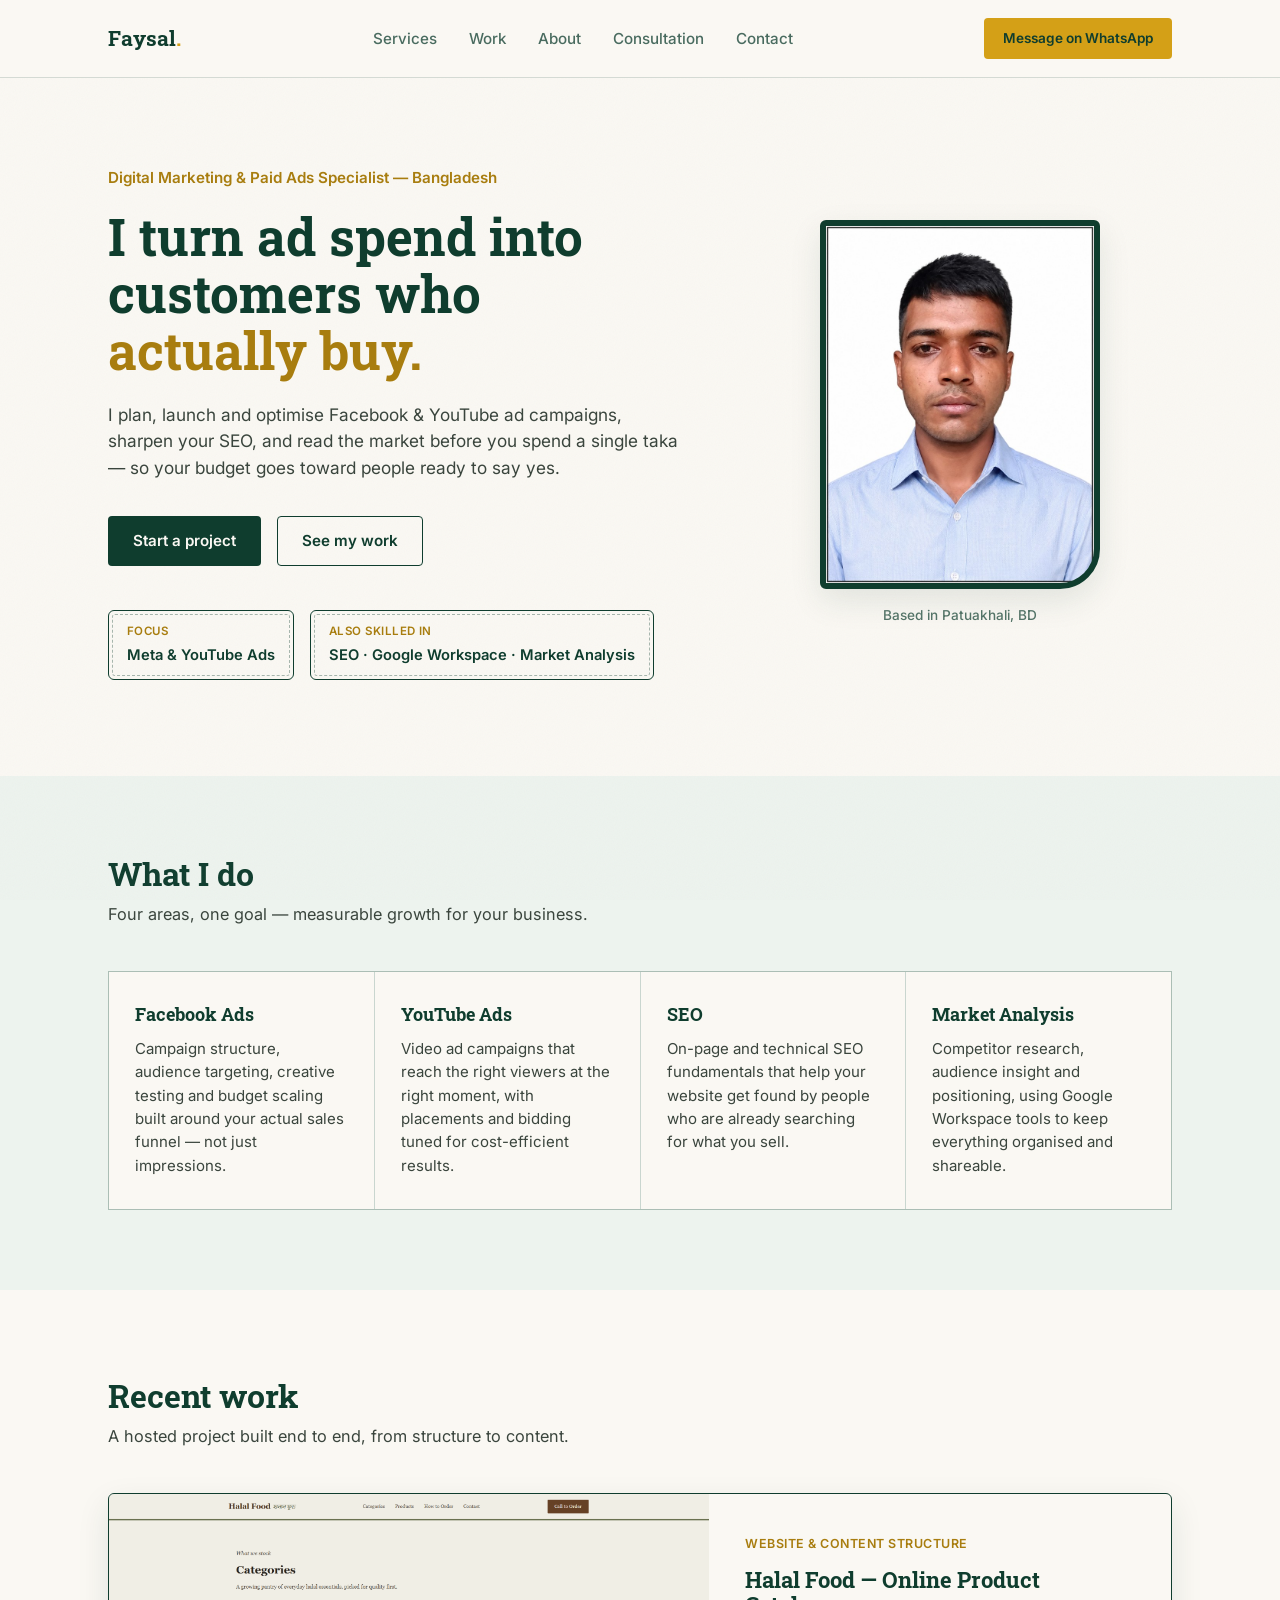
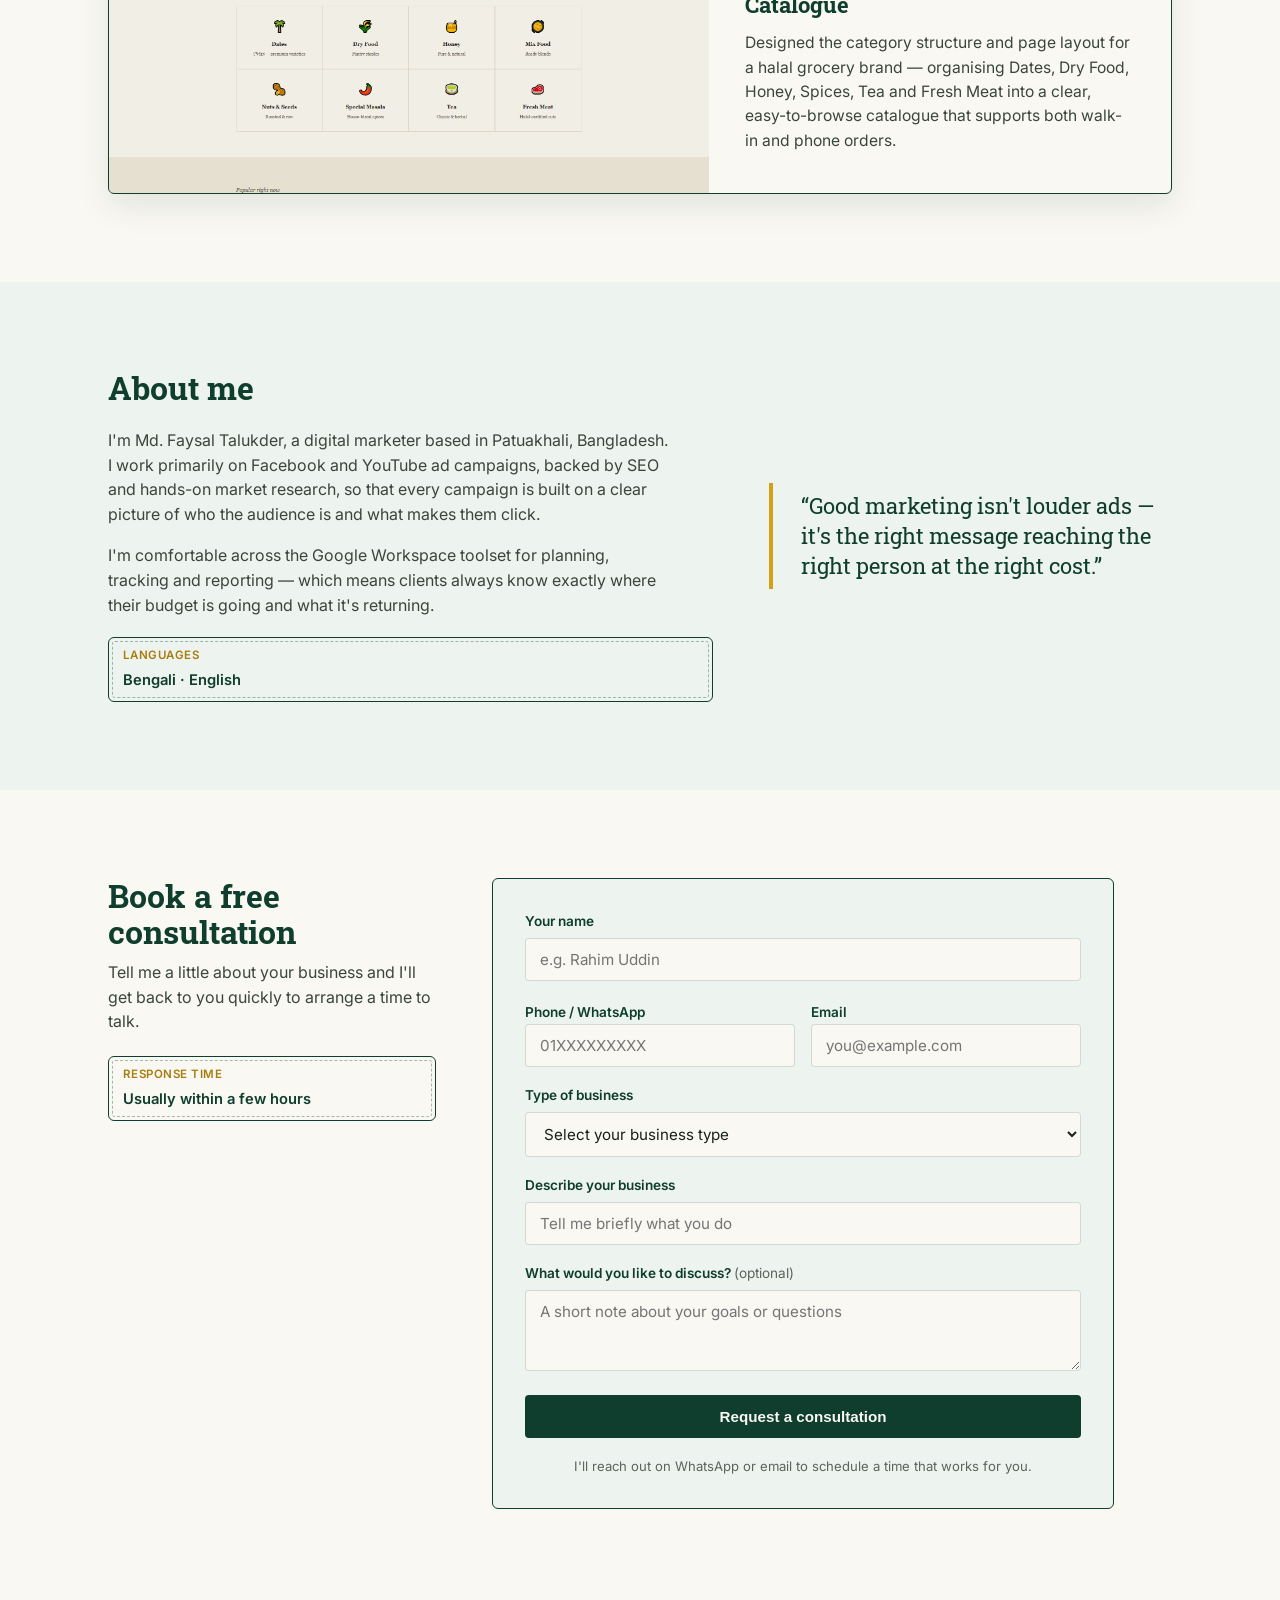
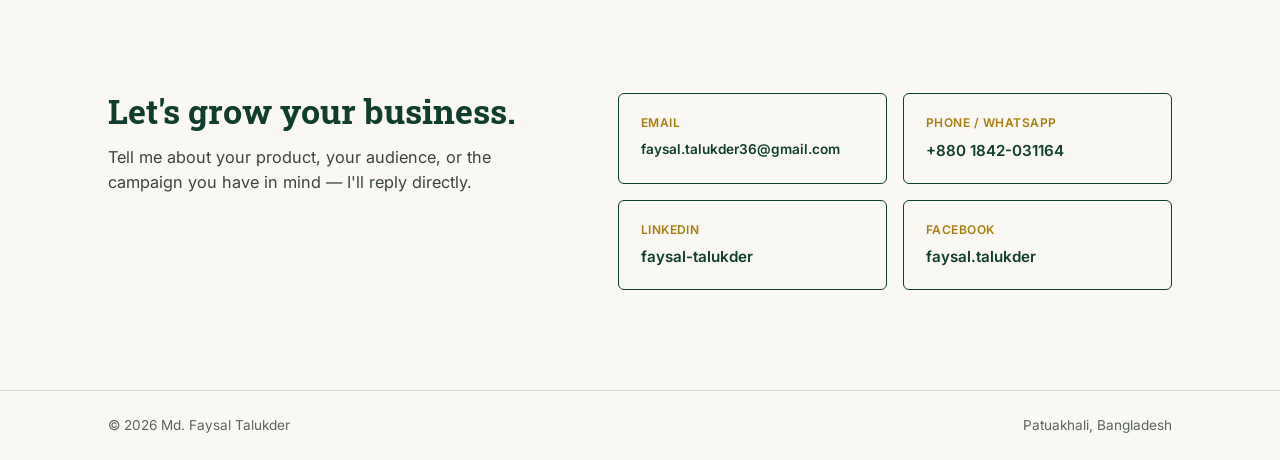
==== commit 2c17de64: "Update index.html" ====
--- a/index.html
+++ b/index.html
@@ -209,13 +209,13 @@
           <span class="contact-label">Phone / WhatsApp</span>
           <span class="contact-value">+880 1842-031164</span>
         </a>
-        <a class="contact-card" href="https://www.linkedin.com/in/faysal-talukder-55a8922b2/" target="_blank" rel="noopener">
+       <a class="contact-card" href="https://www.linkedin.com/in/faysaldigital/" target="_blank" rel="noopener">
           <span class="contact-label">LinkedIn</span>
           <span class="contact-value">faysal-talukder</span>
         </a>
-        <a class="contact-card" href="https://www.facebook.com/faysal.talukder.748286" target="_blank" rel="noopener">
+      <a class="contact-card" href="https://www.facebook.com/faysaldigital.me/directory_links" target="_blank" rel="noopener">
           <span class="contact-label">Facebook</span>
-          <span class="contact-value">faysal.talukder.748286</span>
+          <span class="contact-value">faysal.talukder</span>
         </a>
       </div>
     </div>
--- a/style.css
+++ b/style.css
@@ -457,3 +457,14 @@
   outline:2px solid var(--gold-dark);
   outline-offset:3px;
 }
+/* Work section link styles */
+.work-details h3 a {
+  color: inherit !important;
+  text-decoration: none !important;
+  transition: color 0.2s ease;
+}
+
+.work-details h3 a:hover {
+  color: #A87D0F !important;
+  text-decoration: underline !important;
+}
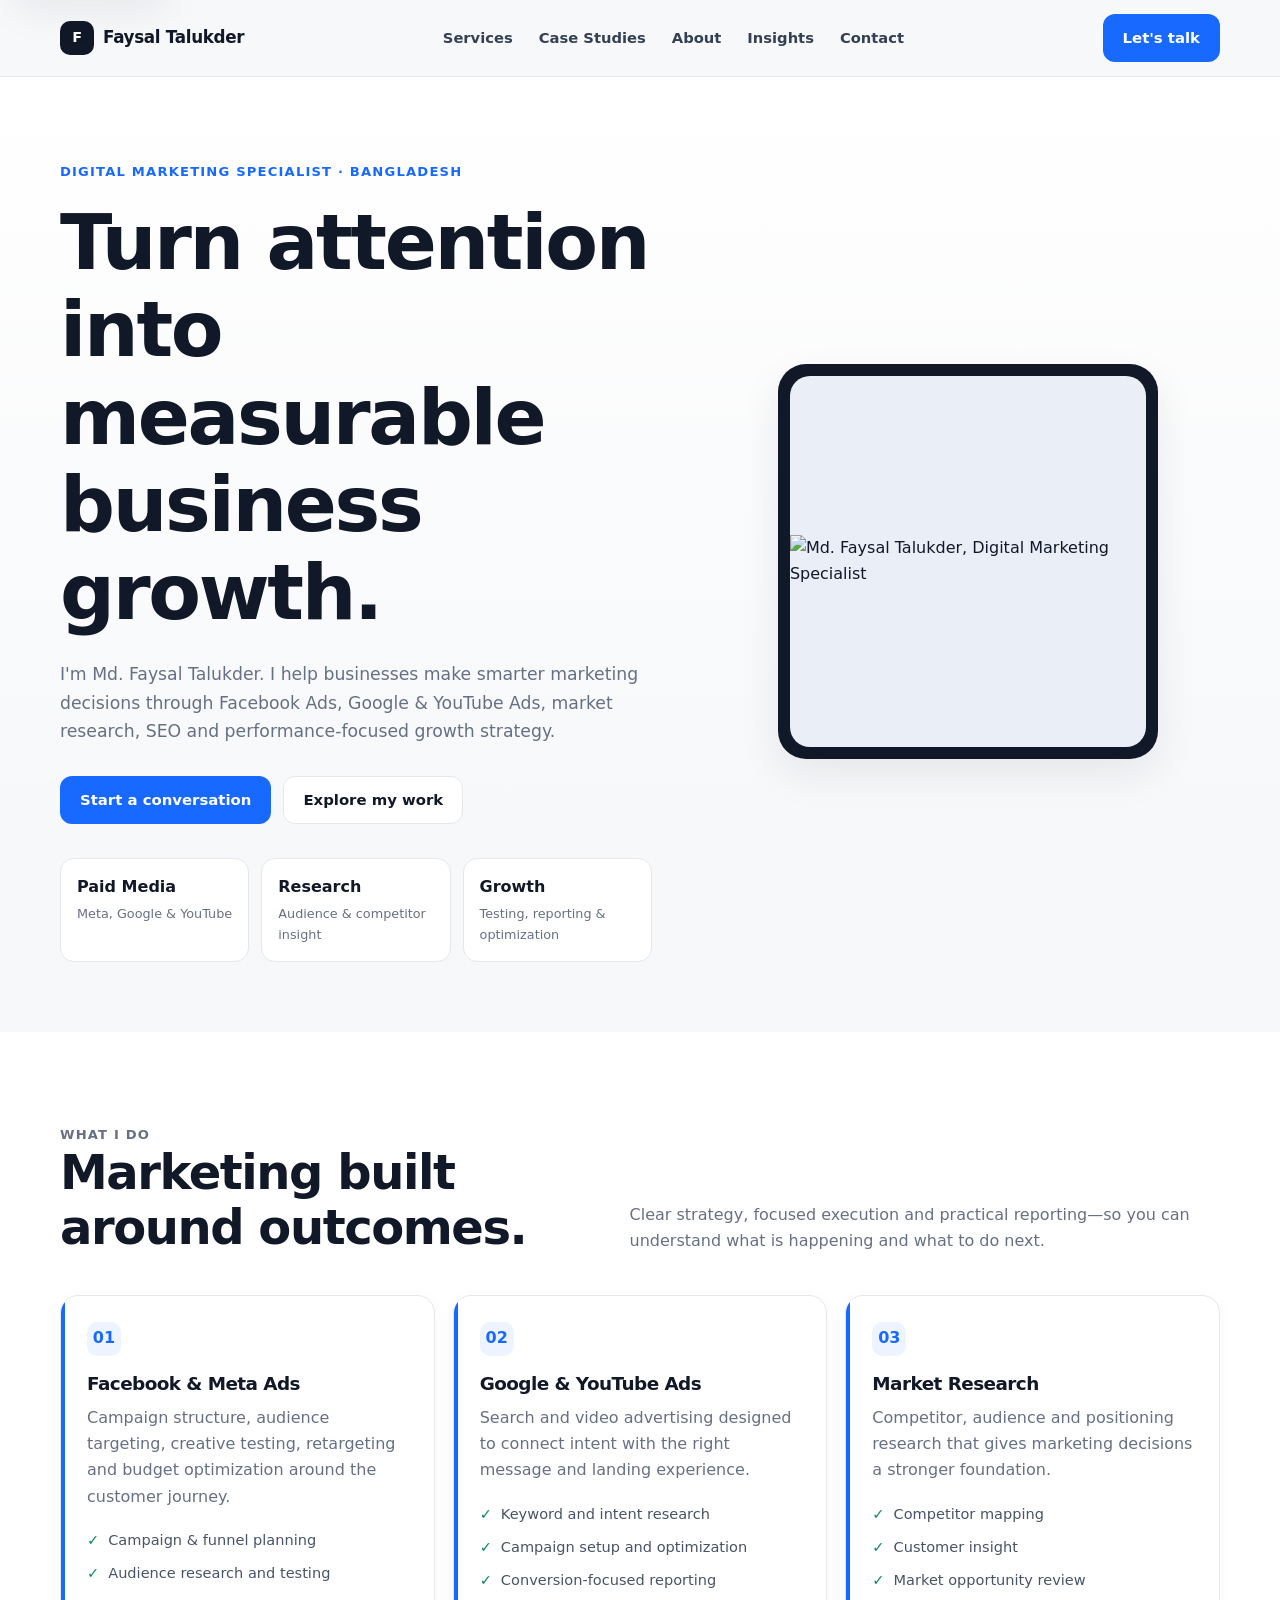
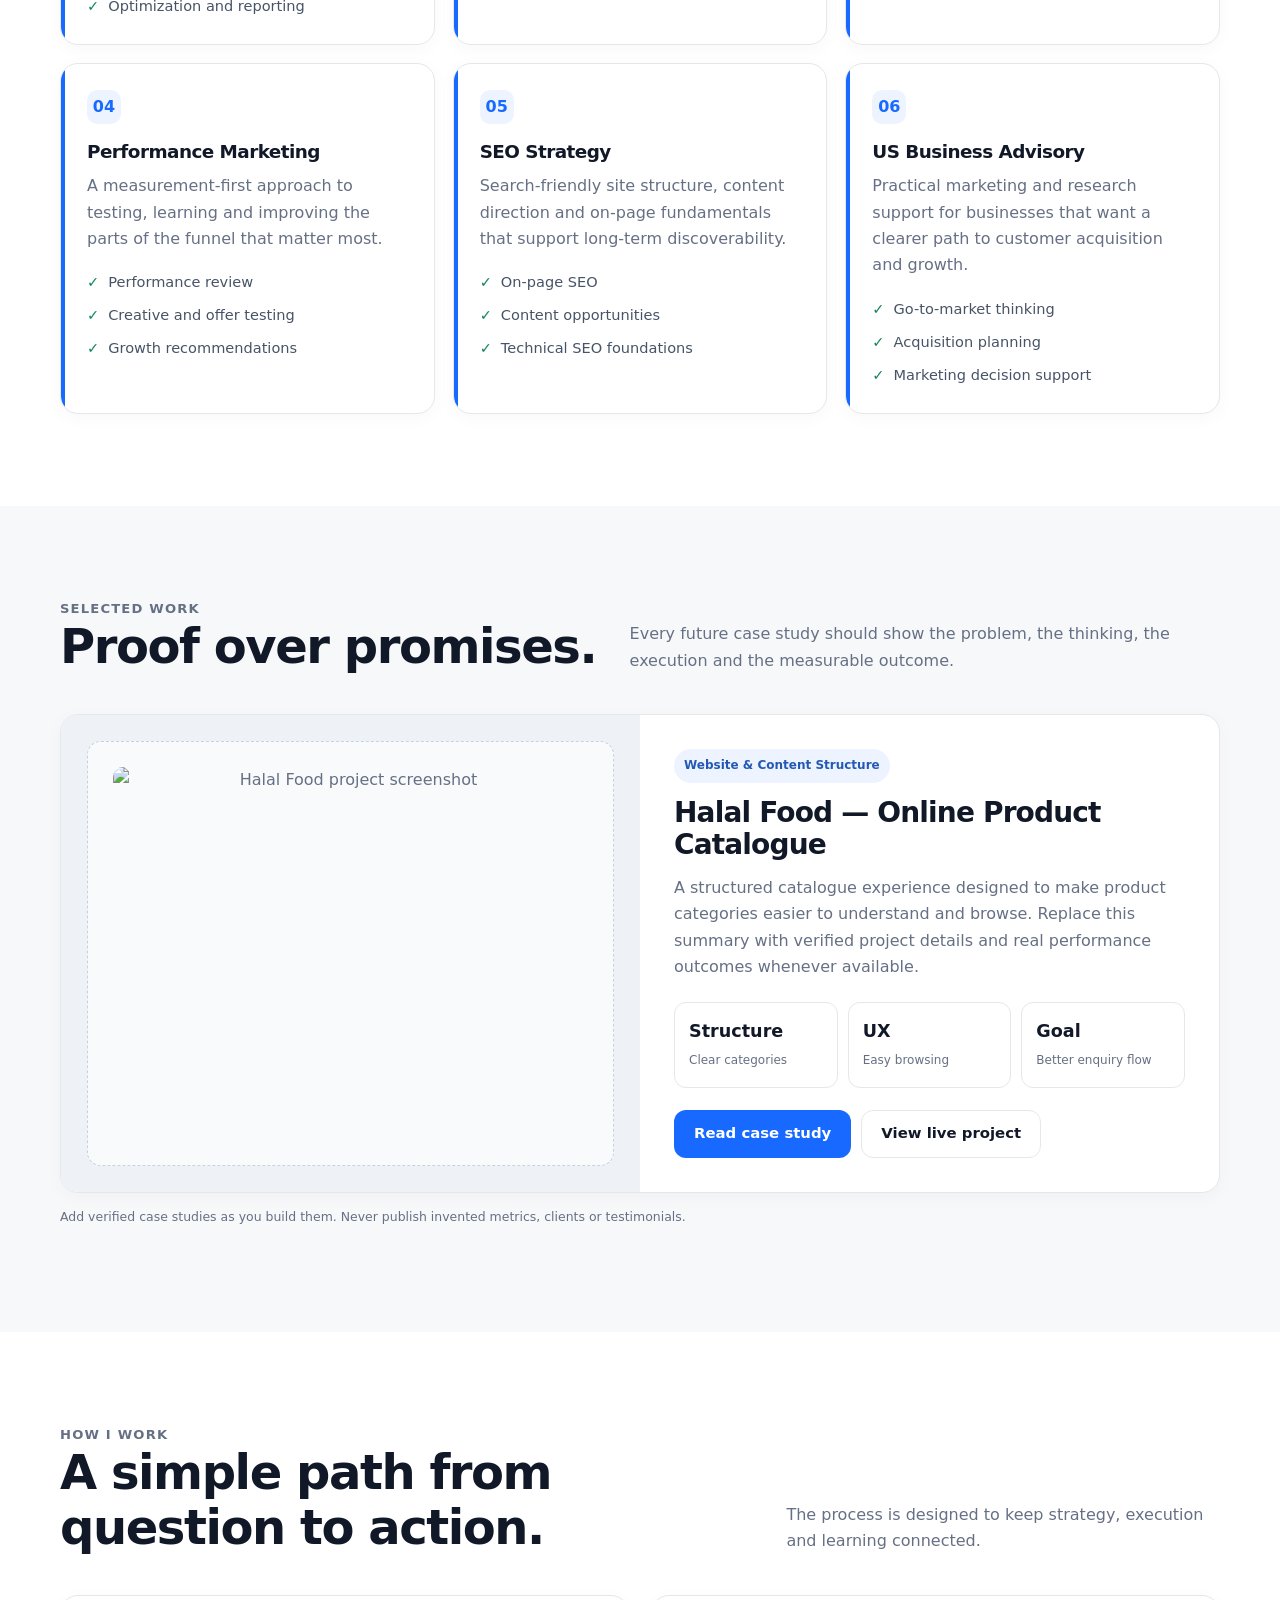
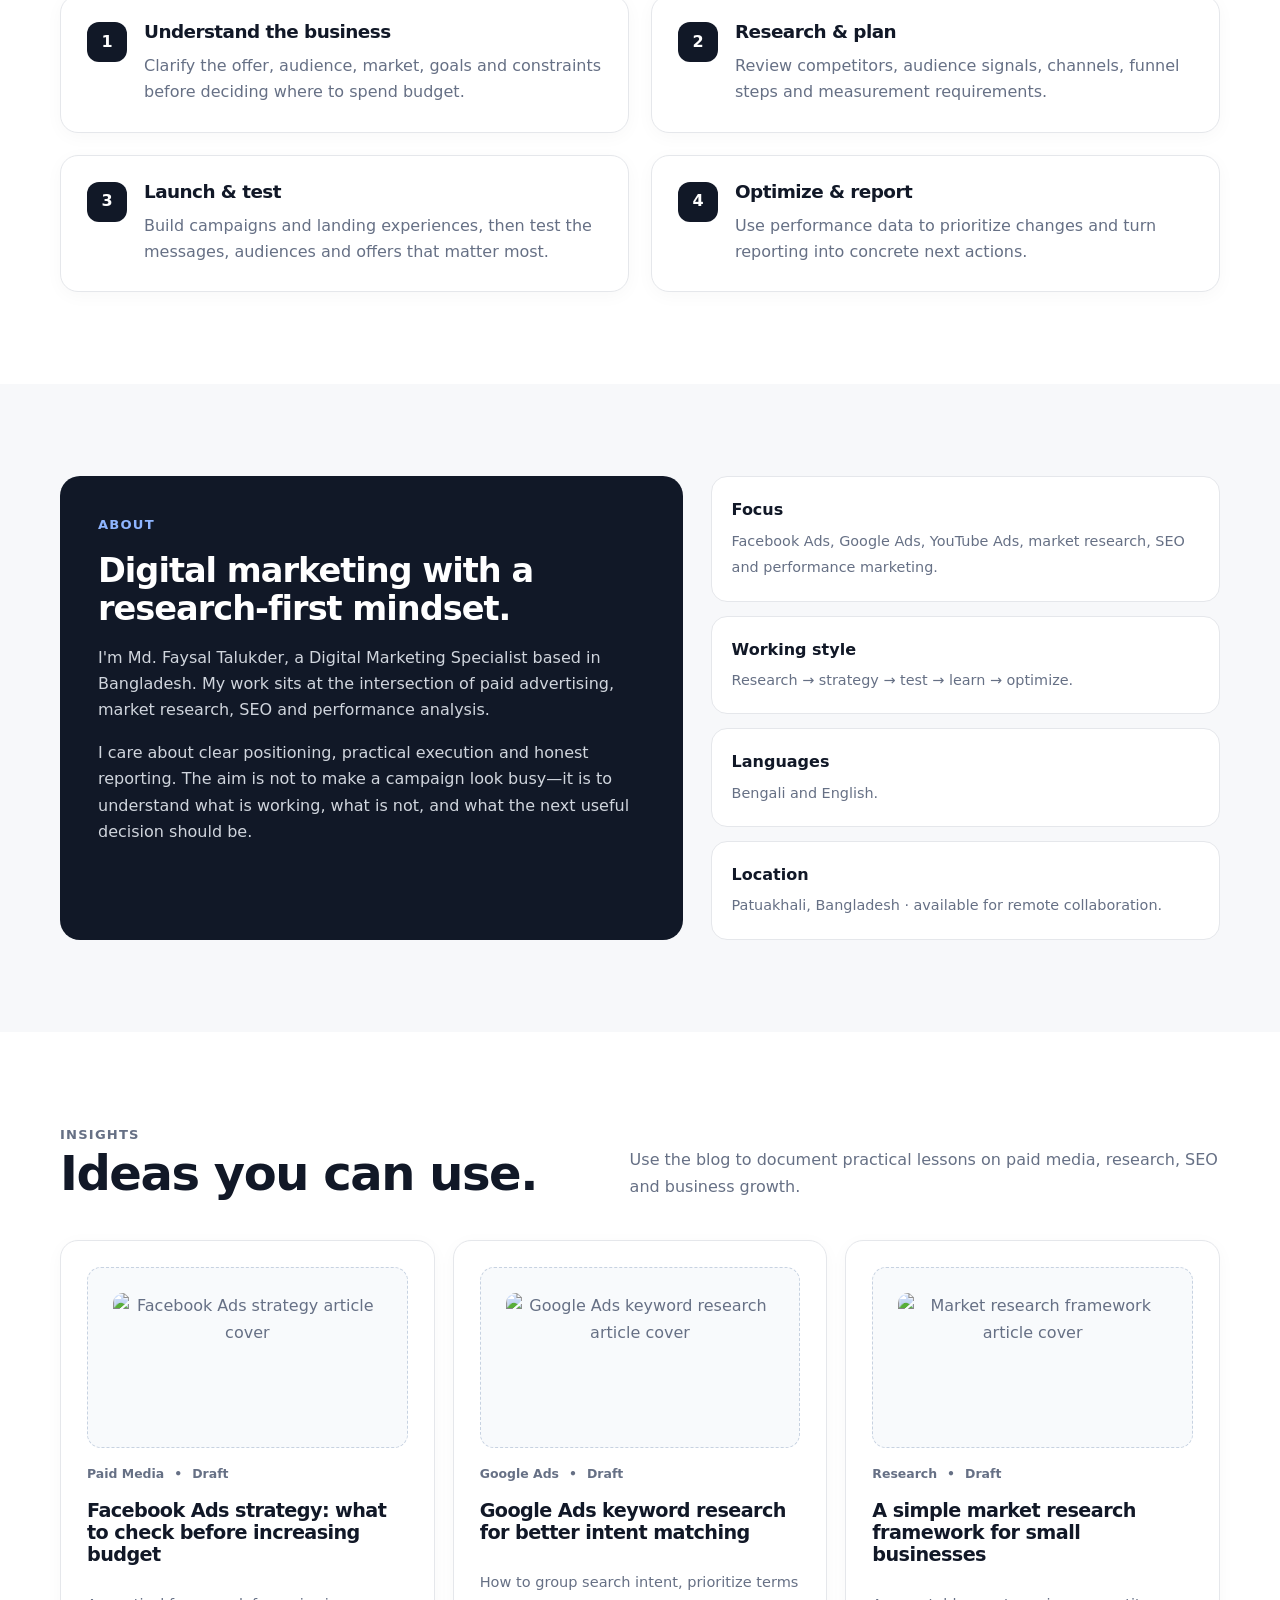
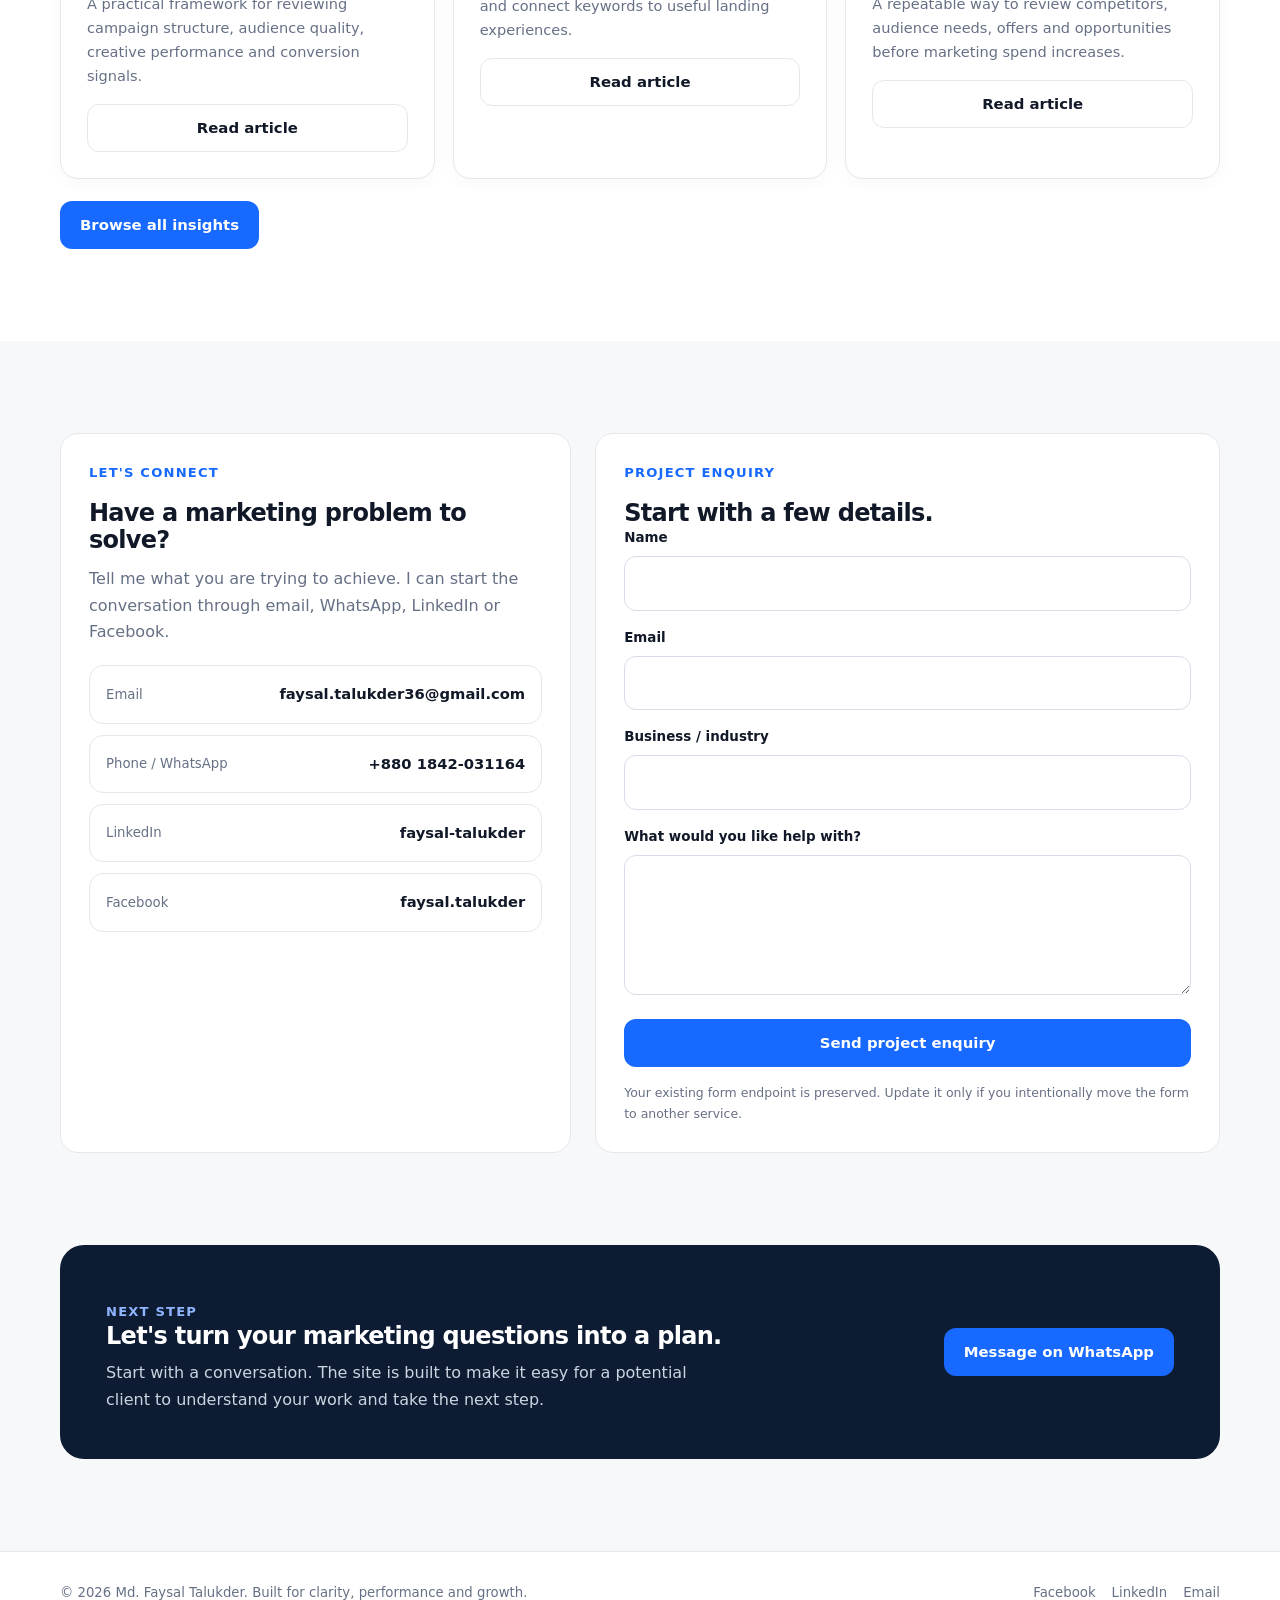
==== commit cb113d0e: "Add files via upload" ====
--- a/index.html
+++ b/index.html
@@ -1,253 +1,184 @@
-<!DOCTYPE html>
+<!doctype html>
 <html lang="en">
 <head>
-<meta charset="UTF-8">
-<meta name="viewport" content="width=device-width, initial-scale=1.0">
-<title>Md. Faysal Talukder — Digital Marketing &amp; Paid Ads Specialist</title>
-<meta name="description" content="Md. Faysal Talukder — Facebook &amp; YouTube Ads specialist, SEO and market analysis based in Bangladesh. Growing brands with performance-driven campaigns.">
-<link rel="preconnect" href="https://fonts.googleapis.com">
-<link rel="preconnect" href="https://fonts.gstatic.com" crossorigin>
-<link href="https://fonts.googleapis.com/css2?family=Roboto+Slab:wght@400;600;700&family=Inter:wght@400;500;600;700&display=swap" rel="stylesheet">
+<meta charset="utf-8">
+<meta name="viewport" content="width=device-width, initial-scale=1">
+<meta name="description" content="Md. Faysal Talukder is a Digital Marketing Specialist focused on Facebook Ads, Google and YouTube Ads, market research, SEO and performance marketing.">
+<meta name="robots" content="index,follow">
+<meta property="og:type" content="website">
+<meta property="og:title" content="Md. Faysal Talukder | Digital Marketing Specialist">
+<meta property="og:description" content="Md. Faysal Talukder is a Digital Marketing Specialist focused on Facebook Ads, Google and YouTube Ads, market research, SEO and performance marketing.">
+<meta property="og:image" content="assets/images/personal/social-share.webp">
+<meta name="twitter:card" content="summary_large_image">
+<link rel="canonical" href="https://example.com/">
+<title>Md. Faysal Talukder | Digital Marketing Specialist</title>
+<link rel="icon" href="assets/icons/favicon.svg" type="image/svg+xml">
 <link rel="stylesheet" href="style.css">
+
+<script type="application/ld+json">
+{"@context":"https://schema.org","@type":"Person","name":"Md. Faysal Talukder","jobTitle":"Digital Marketing Specialist","address":{"@type":"PostalAddress","addressLocality":"Patuakhali","addressCountry":"BD"},"sameAs":["https://www.linkedin.com/in/faysaldigital/","https://www.facebook.com/faysaldigital.me/directory_links"],"url":"https://example.com/"}
+</script>
 </head>
 <body>
-
-<div class="grain"></div>
+<a class="skip-link" href="#main-content">Skip to content</a>
 
 <header class="site-header">
-  <div class="wrap header-inner">
-    <a href="#top" class="brand">Faysal<span class="brand-dot">.</span></a>
-    <nav class="nav">
-      <a href="#services">Services</a>
-      <a href="#work">Work</a>
-      <a href="#about">About</a>
-      <a href="#consult">Consultation</a>
-      <a href="#contact">Contact</a>
+  <div class="container header-inner">
+    <a class="brand" href="index.html" aria-label="Md. Faysal Talukder home"><span class="brand-mark">F</span><span>Faysal Talukder</span></a>
+    <nav class="nav" aria-label="Primary navigation">
+      <a href="index.html#services">Services</a>
+      <a href="index.html#work">Case Studies</a>
+      <a href="index.html#about">About</a>
+      <a href="blog/index.html">Insights</a>
+      <a href="index.html#contact">Contact</a>
     </nav>
-    <a href="https://wa.me/8801842031164" class="btn btn-small" target="_blank" rel="noopener">Message on WhatsApp</a>
+    <div class="header-actions"><a class="btn btn-primary desktop-cta" href="https://wa.me/8801842031164" target="_blank" rel="noopener noreferrer">Let's talk</a><button class="menu-button" type="button" aria-expanded="false" aria-controls="mobile-nav" data-menu-button aria-label="Open navigation menu"></button></div>
   </div>
+  <nav id="mobile-nav" class="mobile-nav" aria-label="Mobile navigation" data-mobile-nav>
+    <a href="index.html#services">Services</a><a href="index.html#work">Case Studies</a><a href="index.html#about">About</a><a href="blog/index.html">Insights</a><a href="index.html#contact">Contact</a>
+  </nav>
 </header>
 
-<main id="top">
-
-  <!-- HERO -->
-  <section class="hero">
-    <div class="wrap hero-grid">
-      <div class="hero-copy">
-        <p class="kicker">Digital Marketing &amp; Paid Ads Specialist — Bangladesh</p>
-        <h1>I turn ad spend into<br>customers who <em>actually buy.</em></h1>
-        <p class="hero-sub">I plan, launch and optimise Facebook &amp; YouTube ad campaigns, sharpen your SEO, and read the market before you spend a single taka — so your budget goes toward people ready to say yes.</p>
-        <div class="hero-actions">
-          <a href="#consult" class="btn btn-primary">Start a project</a>
-          <a href="#work" class="btn btn-ghost">See my work</a>
-        </div>
-        <div class="hero-stamp-row">
-          <div class="stamp">
-            <span class="stamp-label">Focus</span>
-            <span class="stamp-value">Meta &amp; YouTube Ads</span>
-          </div>
-          <div class="stamp">
-            <span class="stamp-label">Also skilled in</span>
-            <span class="stamp-value">SEO · Google Workspace · Market Analysis</span>
-          </div>
-        </div>
+<main id="main-content">
+<section class="hero">
+  <div class="container hero-grid">
+    <div>
+      <p class="eyebrow">Digital Marketing Specialist · Bangladesh</p>
+      <h1>Turn attention into measurable business growth.</h1>
+      <p class="hero-lead">I'm Md. Faysal Talukder. I help businesses make smarter marketing decisions through Facebook Ads, Google &amp; YouTube Ads, market research, SEO and performance-focused growth strategy.</p>
+      <div class="hero-actions">
+        <a class="btn btn-primary" href="#contact">Start a conversation</a>
+        <a class="btn btn-secondary" href="#work">Explore my work</a>
       </div>
-      <div class="hero-photo">
-        <div class="photo-frame">
-          <img src="profile.jpg" alt="Md. Faysal Talukder, Digital Marketing Specialist">
-        </div>
-        <div class="photo-tag">Based in Patuakhali, BD</div>
+      <div class="proof-row" aria-label="Core capabilities">
+        <div class="proof"><strong>Paid Media</strong><span>Meta, Google &amp; YouTube</span></div>
+        <div class="proof"><strong>Research</strong><span>Audience &amp; competitor insight</span></div>
+        <div class="proof"><strong>Growth</strong><span>Testing, reporting &amp; optimization</span></div>
       </div>
     </div>
-  </section>
-
-  <!-- SERVICES -->
-  <section id="services" class="services">
-    <div class="wrap">
-      <div class="section-head">
-        <h2>What I do</h2>
-        <p>Four areas, one goal — measurable growth for your business.</p>
-      </div>
-      <div class="service-grid">
-        <div class="service-card">
-          <h3>Facebook Ads</h3>
-          <p>Campaign structure, audience targeting, creative testing and budget scaling built around your actual sales funnel — not just impressions.</p>
-        </div>
-        <div class="service-card">
-          <h3>YouTube Ads</h3>
-          <p>Video ad campaigns that reach the right viewers at the right moment, with placements and bidding tuned for cost-efficient results.</p>
-        </div>
-        <div class="service-card">
-          <h3>SEO</h3>
-          <p>On-page and technical SEO fundamentals that help your website get found by people who are already searching for what you sell.</p>
-        </div>
-        <div class="service-card">
-          <h3>Market Analysis</h3>
-          <p>Competitor research, audience insight and positioning, using Google Workspace tools to keep everything organised and shareable.</p>
+    <div class="hero-visual" aria-label="Profile image area">
+      <div class="profile-shell">
+        <div class="profile-placeholder">
+          <img src="assets/images/personal/profile-photo.webp" alt="Md. Faysal Talukder, Digital Marketing Specialist" onerror="this.onerror=null;this.src='assets/images/personal/profile-photo-placeholder.svg'">
         </div>
       </div>
     </div>
-  </section>
+  </div>
+</section>
 
-  <!-- WORK -->
-  <section id="work" class="work">
-    <div class="wrap">
-      <div class="section-head">
-        <h2>Recent work</h2>
-        <p>A hosted project built end to end, from structure to content.</p>
+<section class="section section-alt" id="services">
+  <div class="container">
+    <div class="section-heading"><div><p class="eyebrow">What I do</p><h2>Marketing built around outcomes.</h2></div><p>Clear strategy, focused execution and practical reporting—so you can understand what is happening and what to do next.</p></div>
+    <div class="grid-3">
+      <article class="card service-card"><div class="service-meta"><span class="service-number">01</span></div><h3>Facebook &amp; Meta Ads</h3><p>Campaign structure, audience targeting, creative testing, retargeting and budget optimization around the customer journey.</p><ul class="feature-list"><li>Campaign &amp; funnel planning</li><li>Audience research and testing</li><li>Optimization and reporting</li></ul></article>
+      <article class="card service-card"><div class="service-meta"><span class="service-number">02</span></div><h3>Google &amp; YouTube Ads</h3><p>Search and video advertising designed to connect intent with the right message and landing experience.</p><ul class="feature-list"><li>Keyword and intent research</li><li>Campaign setup and optimization</li><li>Conversion-focused reporting</li></ul></article>
+      <article class="card service-card"><div class="service-meta"><span class="service-number">03</span></div><h3>Market Research</h3><p>Competitor, audience and positioning research that gives marketing decisions a stronger foundation.</p><ul class="feature-list"><li>Competitor mapping</li><li>Customer insight</li><li>Market opportunity review</li></ul></article>
+      <article class="card service-card"><div class="service-meta"><span class="service-number">04</span></div><h3>Performance Marketing</h3><p>A measurement-first approach to testing, learning and improving the parts of the funnel that matter most.</p><ul class="feature-list"><li>Performance review</li><li>Creative and offer testing</li><li>Growth recommendations</li></ul></article>
+      <article class="card service-card"><div class="service-meta"><span class="service-number">05</span></div><h3>SEO Strategy</h3><p>Search-friendly site structure, content direction and on-page fundamentals that support long-term discoverability.</p><ul class="feature-list"><li>On-page SEO</li><li>Content opportunities</li><li>Technical SEO foundations</li></ul></article>
+      <article class="card service-card"><div class="service-meta"><span class="service-number">06</span></div><h3>US Business Advisory</h3><p>Practical marketing and research support for businesses that want a clearer path to customer acquisition and growth.</p><ul class="feature-list"><li>Go-to-market thinking</li><li>Acquisition planning</li><li>Marketing decision support</li></ul></article>
+    </div>
+  </div>
+</section>
+
+<section class="section" id="work">
+  <div class="container">
+    <div class="section-heading"><div><p class="eyebrow">Selected work</p><h2>Proof over promises.</h2></div><p>Every future case study should show the problem, the thinking, the execution and the measurable outcome.</p></div>
+    <article class="card case-card">
+      <div class="case-media"><div class="image-slot"><img src="assets/images/projects/halal-food.webp" alt="Halal Food project screenshot" onerror="this.onerror=null;this.src='assets/images/projects/project-image-placeholder.svg'"></div></div>
+      <div class="case-copy">
+        <span class="badge">Website &amp; Content Structure</span>
+        <h3 style="margin-top:14px;font-size:1.75rem">Halal Food — Online Product Catalogue</h3>
+        <p style="margin-top:14px;color:var(--muted)">A structured catalogue experience designed to make product categories easier to understand and browse. Replace this summary with verified project details and real performance outcomes whenever available.</p>
+        <div class="metrics"><div class="metric"><strong>Structure</strong><span>Clear categories</span></div><div class="metric"><strong>UX</strong><span>Easy browsing</span></div><div class="metric"><strong>Goal</strong><span>Better enquiry flow</span></div></div>
+        <div style="display:flex;flex-wrap:wrap;gap:10px"><a class="btn btn-primary" href="case-studies/halal-food.html">Read case study</a><a class="btn btn-secondary" href="https://faysaltalukder36-arch.github.io/halal-food/" target="_blank" rel="noopener noreferrer">View live project</a></div>
       </div>
-      <div class="work-card">
-        <div class="work-image">
-          <img src="project-halalfood.png" alt="Halal Food website homepage screenshot showing product categories">
-        </div>
-        <div class="work-details">
-          <span class="work-tag">Website &amp; Content Structure</span>
-          <h3><a href="https://faysaltalukder36-arch.github.io/halal-food/" target="_blank" rel="noopener">Halal Food — Online Product Catalogue</a></h3>
-          <p>Designed the category structure and page layout for a halal grocery brand — organising Dates, Dry Food, Honey, Spices, Tea and Fresh Meat into a clear, easy-to-browse catalogue that supports both walk-in and phone orders.</p>
-        </div>
+    </article>
+    <p class="small-note" style="margin-top:14px">Add verified case studies as you build them. Never publish invented metrics, clients or testimonials.</p>
+  </div>
+</section>
+
+<section class="section section-alt">
+  <div class="container">
+    <div class="section-heading"><div><p class="eyebrow">How I work</p><h2>A simple path from question to action.</h2></div><p>The process is designed to keep strategy, execution and learning connected.</p></div>
+    <div class="grid-2 process">
+      <article class="card process-card"><div><h3>Understand the business</h3><p>Clarify the offer, audience, market, goals and constraints before deciding where to spend budget.</p></div></article>
+      <article class="card process-card"><div><h3>Research &amp; plan</h3><p>Review competitors, audience signals, channels, funnel steps and measurement requirements.</p></div></article>
+      <article class="card process-card"><div><h3>Launch &amp; test</h3><p>Build campaigns and landing experiences, then test the messages, audiences and offers that matter most.</p></div></article>
+      <article class="card process-card"><div><h3>Optimize &amp; report</h3><p>Use performance data to prioritize changes and turn reporting into concrete next actions.</p></div></article>
+    </div>
+  </div>
+</section>
+
+<section class="section" id="about">
+  <div class="container about-panel">
+    <div class="about-copy">
+      <p class="eyebrow" style="color:#8fb5ff">About</p>
+      <h2>Digital marketing with a research-first mindset.</h2>
+      <p>I'm Md. Faysal Talukder, a Digital Marketing Specialist based in Bangladesh. My work sits at the intersection of paid advertising, market research, SEO and performance analysis.</p>
+      <p>I care about clear positioning, practical execution and honest reporting. The aim is not to make a campaign look busy—it is to understand what is working, what is not, and what the next useful decision should be.</p>
+    </div>
+    <div class="about-side">
+      <div class="info-item"><strong>Focus</strong><span>Facebook Ads, Google Ads, YouTube Ads, market research, SEO and performance marketing.</span></div>
+      <div class="info-item"><strong>Working style</strong><span>Research → strategy → test → learn → optimize.</span></div>
+      <div class="info-item"><strong>Languages</strong><span>Bengali and English.</span></div>
+      <div class="info-item"><strong>Location</strong><span>Patuakhali, Bangladesh · available for remote collaboration.</span></div>
+    </div>
+  </div>
+</section>
+
+<section class="section section-alt" id="insights">
+  <div class="container">
+    <div class="section-heading"><div><p class="eyebrow">Insights</p><h2>Ideas you can use.</h2></div><p>Use the blog to document practical lessons on paid media, research, SEO and business growth.</p></div>
+    <div class="grid-3">
+      <article class="card blog-card"><div class="blog-media"><div class="image-slot"><img src="assets/images/blog/facebook-ads-strategy.webp" alt="Facebook Ads strategy article cover" onerror="this.onerror=null;this.src='assets/images/blog/facebook-ads-strategy-image-placeholder.svg'"></div></div><div class="blog-meta"><span>Paid Media</span><span>•</span><span>Draft</span></div><h3>Facebook Ads strategy: what to check before increasing budget</h3><p>A practical framework for reviewing campaign structure, audience quality, creative performance and conversion signals.</p><a class="btn btn-secondary" href="blog/facebook-ads-strategy.html">Read article</a></article>
+      <article class="card blog-card"><div class="blog-media"><div class="image-slot"><img src="assets/images/blog/google-ads-keyword-research.webp" alt="Google Ads keyword research article cover" onerror="this.onerror=null;this.src='assets/images/blog/google-ads-keyword-research-image-placeholder.svg'"></div></div><div class="blog-meta"><span>Google Ads</span><span>•</span><span>Draft</span></div><h3>Google Ads keyword research for better intent matching</h3><p>How to group search intent, prioritize terms and connect keywords to useful landing experiences.</p><a class="btn btn-secondary" href="blog/google-ads-keyword-research.html">Read article</a></article>
+      <article class="card blog-card"><div class="blog-media"><div class="image-slot"><img src="assets/images/blog/market-research-framework.webp" alt="Market research framework article cover" onerror="this.onerror=null;this.src='assets/images/blog/market-research-framework-image-placeholder.svg'"></div></div><div class="blog-meta"><span>Research</span><span>•</span><span>Draft</span></div><h3>A simple market research framework for small businesses</h3><p>A repeatable way to review competitors, audience needs, offers and opportunities before marketing spend increases.</p><a class="btn btn-secondary" href="blog/market-research-framework.html">Read article</a></article>
+    </div>
+    <div style="margin-top:22px"><a class="btn btn-primary" href="blog/index.html">Browse all insights</a></div>
+  </div>
+</section>
+
+<section class="section" id="contact">
+  <div class="container contact-grid">
+    <div class="contact-panel">
+      <p class="eyebrow">Let's connect</p><h2>Have a marketing problem to solve?</h2>
+      <p style="color:var(--muted);margin-top:12px">Tell me what you are trying to achieve. I can start the conversation through email, WhatsApp, LinkedIn or Facebook.</p>
+      <div class="contact-links">
+        <a class="contact-link" href="mailto:faysal.talukder36@gmail.com"><span>Email</span><strong>faysal.talukder36@gmail.com</strong></a>
+        <a class="contact-link" href="https://wa.me/8801842031164" target="_blank" rel="noopener noreferrer"><span>Phone / WhatsApp</span><strong>+880 1842-031164</strong></a>
+        <a class="contact-link" href="https://www.linkedin.com/in/faysaldigital/" target="_blank" rel="noopener noreferrer"><span>LinkedIn</span><strong>faysal-talukder</strong></a>
+        <a class="contact-link" href="https://www.facebook.com/faysaldigital.me/directory_links" target="_blank" rel="noopener noreferrer"><span>Facebook</span><strong>faysal.talukder</strong></a>
       </div>
     </div>
-  </section>
-
-  <!-- ABOUT -->
-  <section id="about" class="about">
-    <div class="wrap about-grid">
-      <div class="about-text">
-        <div class="section-head left">
-          <h2>About me</h2>
-        </div>
-        <p>I'm Md. Faysal Talukder, a digital marketer based in Patuakhali, Bangladesh. I work primarily on Facebook and YouTube ad campaigns, backed by SEO and hands-on market research, so that every campaign is built on a clear picture of who the audience is and what makes them click.</p>
-        <p>I'm comfortable across the Google Workspace toolset for planning, tracking and reporting — which means clients always know exactly where their budget is going and what it's returning.</p>
-        <div class="about-langs">
-          <span class="stamp small"><span class="stamp-label">Languages</span><span class="stamp-value">Bengali · English</span></span>
-        </div>
-      </div>
-      <div class="about-quote">
-        <p>&ldquo;Good marketing isn't louder ads — it's the right message reaching the right person at the right cost.&rdquo;</p>
-      </div>
-    </div>
-  </section>
-
-  <!-- CONSULTATION FORM -->
-  <section id="consult" class="consult">
-    <div class="wrap consult-grid">
-      <div class="consult-copy">
-        <div class="section-head left">
-          <h2>Book a free consultation</h2>
-          <p>Tell me a little about your business and I'll get back to you quickly to arrange a time to talk.</p>
-        </div>
-        <div class="stamp small">
-          <span class="stamp-label">Response time</span>
-          <span class="stamp-value">Usually within a few hours</span>
-        </div>
-      </div>
-
-      <form class="consult-form" action="https://formspree.io/f/xyeydlrj" method="POST">
-        <div class="form-row">
-          <label for="c-name">Your name</label>
-          <input type="text" id="c-name" name="name" required placeholder="e.g. Rahim Uddin">
-        </div>
-
-        <div class="form-row form-row-split">
-          <div>
-            <label for="c-phone">Phone / WhatsApp</label>
-            <input type="tel" id="c-phone" name="phone" required placeholder="01XXXXXXXXX">
-          </div>
-          <div>
-            <label for="c-email">Email</label>
-            <input type="email" id="c-email" name="email" required placeholder="you@example.com">
-          </div>
-        </div>
-
-        <div class="form-row">
-          <label for="c-business">Type of business</label>
-          <select id="c-business" name="business_type" required>
-            <option value="" disabled selected>Select your business type</option>
-            <option value="Clothing / Fashion">Clothing / Fashion</option>
-            <option value="Food / Restaurant">Food / Restaurant</option>
-            <option value="Organic Food">Organic Food</option>
-            <option value="Electronics / Gadgets">Electronics / Gadgets</option>
-            <option value="Beauty / Cosmetics">Beauty / Cosmetics</option>
-            <option value="Real Estate">Real Estate</option>
-            <option value="Education / Coaching">Education / Coaching</option>
-            <option value="E-commerce">E-commerce</option>
-            <option value="Others">Others</option>
-          </select>
-        </div>
-
-        <div class="form-row" id="other-business-row" hidden>
-          <label for="c-business-other">Describe your business</label>
-          <input type="text" id="c-business-other" name="business_other" placeholder="Tell me briefly what you do">
-        </div>
-
-        <div class="form-row">
-          <label for="c-message">What would you like to discuss? <span class="optional">(optional)</span></label>
-          <textarea id="c-message" name="message" rows="3" placeholder="A short note about your goals or questions"></textarea>
-        </div>
-
-        <input type="hidden" name="_subject" value="New consultation request — Portfolio site">
-
-        <button type="submit" class="btn btn-primary consult-submit">Request a consultation</button>
-        <p class="consult-note">I'll reach out on WhatsApp or email to schedule a time that works for you.</p>
+    <div class="contact-panel">
+      <p class="eyebrow">Project enquiry</p><h2>Start with a few details.</h2>
+      <form class="form" action="https://formspree.io/f/xyeydlrj" method="POST">
+        <div class="field"><label for="name">Name</label><input id="name" name="name" required autocomplete="name"></div>
+        <div class="field"><label for="email">Email</label><input id="email" name="email" type="email" required autocomplete="email"></div>
+        <div class="field"><label for="business">Business / industry</label><input id="business" name="business" autocomplete="organization"></div>
+        <div class="field"><label for="goal">What would you like help with?</label><textarea id="goal" name="message" required></textarea></div>
+        <input type="hidden" name="_subject" value="New project enquiry — Faysal Digital portfolio">
+        <button class="btn btn-primary" type="submit">Send project enquiry</button>
+        <p class="form-note">Your existing form endpoint is preserved. Update it only if you intentionally move the form to another service.</p>
       </form>
     </div>
-  </section>
+  </div>
+</section>
 
-  <!-- CONTACT -->
-  <section id="contact" class="contact">
-    <div class="wrap contact-grid">
-      <div class="contact-copy">
-        <h2>Let's grow your business.</h2>
-        <p>Tell me about your product, your audience, or the campaign you have in mind — I'll reply directly.</p>
-      </div>
-      <div class="contact-cards">
-        <a class="contact-card" href="mailto:faysal.talukder36@gmail.com">
-          <span class="contact-label">Email</span>
-          <span class="contact-value">faysal.talukder36@gmail.com</span>
-        </a>
-        <a class="contact-card" href="https://wa.me/8801842031164" target="_blank" rel="noopener">
-          <span class="contact-label">Phone / WhatsApp</span>
-          <span class="contact-value">+880 1842-031164</span>
-        </a>
-       <a class="contact-card" href="https://www.linkedin.com/in/faysaldigital/" target="_blank" rel="noopener">
-          <span class="contact-label">LinkedIn</span>
-          <span class="contact-value">faysal-talukder</span>
-        </a>
-      <a class="contact-card" href="https://www.facebook.com/faysaldigital.me/directory_links" target="_blank" rel="noopener">
-          <span class="contact-label">Facebook</span>
-          <span class="contact-value">faysal.talukder</span>
-        </a>
-      </div>
-    </div>
-  </section>
-
+<section class="section" style="padding-top:0">
+  <div class="container">
+    <div class="cta"><div class="cta-inner"><div><p class="eyebrow" style="color:#8fb5ff">Next step</p><h2>Let's turn your marketing questions into a plan.</h2><p>Start with a conversation. The site is built to make it easy for a potential client to understand your work and take the next step.</p></div><a class="btn btn-primary" href="https://wa.me/8801842031164" target="_blank" rel="noopener noreferrer">Message on WhatsApp</a></div></div>
+  </div>
+</section>
 </main>
 
-<footer class="site-footer">
-  <div class="wrap footer-inner">
-    <span>© <span id="year"></span> Md. Faysal Talukder</span>
-    <span>Patuakhali, Bangladesh</span>
+<footer class="footer">
+  <div class="container footer-inner">
+    <span>© <span data-year></span> Md. Faysal Talukder. Built for clarity, performance and growth.</span>
+    <div class="footer-links"><a href="https://www.facebook.com/faysaldigital.me/directory_links" target="_blank" rel="noopener noreferrer">Facebook</a><a href="https://www.linkedin.com/in/faysaldigital/" target="_blank" rel="noopener noreferrer">LinkedIn</a><a href="mailto:faysal.talukder36@gmail.com">Email</a></div>
   </div>
 </footer>
+<script src="script.js" defer></script>
 
-<script>
-document.getElementById('year').textContent = new Date().getFullYear();
-
-const bizSelect = document.getElementById('c-business');
-const otherRow = document.getElementById('other-business-row');
-const otherInput = document.getElementById('c-business-other');
-if (bizSelect) {
-  bizSelect.addEventListener('change', function () {
-    if (this.value === 'Others') {
-      otherRow.hidden = false;
-      otherInput.required = true;
-    } else {
-      otherRow.hidden = true;
-      otherInput.required = false;
-      otherInput.value = '';
-    }
-  });
-}
-</script>
 </body>
-</html>
+</html>
--- a/style.css
+++ b/style.css
@@ -1,470 +1,166 @@
-/* ---------- Tokens ---------- */
+
 :root{
-  --ink: #17201B;
-  --paper: #FAF8F3;
-  --green-900: #0F3D2E;
-  --green-800: #164A38;
-  --green-100: #EDF3EE;
-  --gold: #D4A017;
-  --gold-dark: #A87D0F;
-  --line: rgba(15,61,46,0.16);
-  --radius-stamp: 6px;
-  --shadow: 0 12px 32px rgba(15,61,46,0.10);
-  --serif: 'Roboto Slab', serif;
-  --sans: 'Inter', -apple-system, sans-serif;
+  --bg:#f7f8fa;
+  --surface:#ffffff;
+  --ink:#111827;
+  --muted:#667085;
+  --line:#e5e7eb;
+  --brand:#1769ff;
+  --brand-dark:#0f4ec0;
+  --soft:#eef4ff;
+  --success:#16845b;
+  --radius:18px;
+  --shadow:0 16px 42px rgba(17,24,39,.08);
+  --max:1160px;
+  --font:Inter,ui-sans-serif,system-ui,-apple-system,BlinkMacSystemFont,"Segoe UI",sans-serif;
 }
-
-*{box-sizing:border-box;}
-html{scroll-behavior:smooth;}
-body{
-  margin:0;
-  background:var(--paper);
-  color:var(--ink);
-  font-family:var(--sans);
-  line-height:1.55;
-  -webkit-font-smoothing:antialiased;
+*{box-sizing:border-box}
+html{scroll-behavior:smooth}
+body{margin:0;background:var(--bg);color:var(--ink);font-family:var(--font);line-height:1.65;-webkit-font-smoothing:antialiased}
+img{display:block;max-width:100%;height:auto}
+a{color:inherit;text-decoration:none}
+button,input,select,textarea{font:inherit}
+button,a,input,select,textarea{ -webkit-tap-highlight-color:transparent }
+:focus-visible{outline:3px solid rgba(23,105,255,.35);outline-offset:3px}
+.container{width:min(calc(100% - 40px),var(--max));margin-inline:auto}
+.skip-link{position:fixed;left:16px;top:16px;z-index:2000;background:#fff;color:#111;padding:10px 14px;border-radius:10px;transform:translateY(-150%);box-shadow:var(--shadow)}
+.skip-link:focus{transform:none}
+.site-header{position:sticky;top:0;z-index:1000;background:rgba(247,248,250,.9);backdrop-filter:blur(14px);border-bottom:1px solid rgba(229,231,235,.8)}
+.header-inner{min-height:76px;display:flex;align-items:center;justify-content:space-between;gap:20px}
+.brand{display:inline-flex;align-items:center;gap:9px;font-weight:800;letter-spacing:-.02em;font-size:1.05rem}
+.brand-mark{width:34px;height:34px;display:grid;place-items:center;border-radius:10px;background:var(--ink);color:#fff;font-size:.9rem}
+.nav{display:flex;align-items:center;gap:26px}
+.nav a{font-size:.92rem;font-weight:650;color:#344054}
+.nav a:hover{color:var(--brand)}
+.header-actions{display:flex;align-items:center;gap:10px}
+.btn{display:inline-flex;align-items:center;justify-content:center;min-height:48px;padding:0 19px;border-radius:12px;font-weight:750;font-size:.93rem;border:1px solid transparent;transition:transform .18s ease,background .18s ease,border-color .18s ease,color .18s ease}
+.btn:hover{transform:translateY(-1px)}
+.btn-primary{background:var(--brand);color:#fff}
+.btn-primary:hover{background:var(--brand-dark)}
+.btn-secondary{background:#fff;border-color:var(--line);color:var(--ink)}
+.btn-secondary:hover{border-color:#cbd5e1;background:#f9fafb}
+.btn-text{padding-inline:8px;background:transparent;color:#344054}
+.menu-button{display:none;border:1px solid var(--line);background:#fff;border-radius:12px;width:46px;height:46px;cursor:pointer}
+.menu-button span,.menu-button::before,.menu-button::after{content:"";display:block;width:19px;height:2px;background:var(--ink);margin:4px auto;border-radius:2px}
+.hero{padding:84px 0 70px;background:linear-gradient(180deg,#ffffff 0%,#f7f8fa 78%)}
+.hero-grid{display:grid;grid-template-columns:1.08fr .92fr;gap:64px;align-items:center}
+.eyebrow{margin:0 0 16px;color:var(--brand);font-weight:800;font-size:.82rem;letter-spacing:.09em;text-transform:uppercase}
+h1,h2,h3{margin:0;line-height:1.14;letter-spacing:-.03em}
+h1{font-size:clamp(2.65rem,6vw,5rem);max-width:12ch}
+.hero-lead{font-size:1.08rem;color:var(--muted);max-width:62ch;margin:24px 0 0}
+.hero-actions{display:flex;flex-wrap:wrap;gap:12px;margin-top:30px}
+.proof-row{display:grid;grid-template-columns:repeat(3,1fr);gap:12px;margin-top:34px}
+.proof{background:#fff;border:1px solid var(--line);border-radius:14px;padding:15px 16px}
+.proof strong{display:block;font-size:1rem}
+.proof span{display:block;margin-top:3px;color:var(--muted);font-size:.8rem}
+.hero-visual{display:flex;justify-content:center}
+.profile-shell{width:min(380px,100%);aspect-ratio:1/1.04;border-radius:28px;background:#111827;padding:12px;box-shadow:var(--shadow);position:relative}
+.profile-placeholder{width:100%;height:100%;border-radius:20px;background:#e9eef7;display:grid;place-items:center;overflow:hidden}
+.profile-placeholder div{width:76%;text-align:center;color:#667085;font-weight:700}
+.profile-placeholder span{display:block;font-size:.82rem;font-weight:600;margin-top:8px}
+.section{padding:92px 0}
+.section-alt{background:#fff}
+.section-heading{display:flex;justify-content:space-between;align-items:end;gap:30px;margin-bottom:40px}
+.section-heading h2{font-size:clamp(2rem,4vw,3rem)}
+.section-heading p{margin:0;color:var(--muted);max-width:58ch}
+.grid-2{display:grid;grid-template-columns:1fr 1fr;gap:22px}
+.grid-3{display:grid;grid-template-columns:repeat(3,1fr);gap:18px}
+.card{background:#fff;border:1px solid var(--line);border-radius:18px;padding:26px;box-shadow:0 4px 18px rgba(17,24,39,.03)}
+.card h3{font-size:1.15rem;margin-bottom:10px}
+.card p{margin:0;color:var(--muted)}
+.service-card{position:relative;overflow:hidden}
+.service-card::before{content:"";position:absolute;left:0;top:0;width:4px;height:100%;background:var(--brand)}
+.service-meta{display:flex;align-items:center;justify-content:space-between;gap:12px;margin-bottom:18px;color:#475467}
+.service-number{width:34px;height:34px;border-radius:10px;background:var(--soft);color:var(--brand);display:grid;place-items:center;font-weight:800}
+.feature-list{display:grid;gap:9px;margin:18px 0 0;padding:0;list-style:none}
+.feature-list li{font-size:.91rem;color:#475467}
+.feature-list li::before{content:"✓";color:var(--success);font-weight:900;margin-right:9px}
+.case-card{display:grid;grid-template-columns:1fr 1fr;gap:0;padding:0;overflow:hidden}
+.case-media{min-height:330px;background:#eef2f7;display:grid;place-items:center;padding:26px}
+.image-slot{width:100%;height:100%;min-height:278px;overflow:hidden;border:1px dashed #c7d2e1;border-radius:14px;background:#f8fafc;display:grid;place-items:center;text-align:center;color:#667085;padding:25px}
+.image-slot img{width:100%;height:100%;object-fit:cover;border-radius:10px}.case-copy{padding:34px}
+.badge{display:inline-flex;padding:7px 10px;border-radius:999px;background:var(--soft);color:#2458b4;font-size:.75rem;font-weight:800}
+.metrics{display:grid;grid-template-columns:repeat(3,1fr);gap:10px;margin:22px 0}
+.metric{padding:14px;border:1px solid var(--line);border-radius:12px;background:#fff}
+.metric strong{display:block;font-size:1.1rem}
+.metric span{font-size:.75rem;color:var(--muted)}
+.process{counter-reset:step}
+.process-card{display:flex;gap:17px}
+.process-card::before{counter-increment:step;content:counter(step);flex:none;width:40px;height:40px;border-radius:12px;background:var(--ink);color:#fff;display:grid;place-items:center;font-weight:800}
+.about-panel{display:grid;grid-template-columns:1.1fr .9fr;gap:28px;align-items:stretch}
+.about-copy{background:#111827;color:#fff;border-radius:20px;padding:38px}
+.about-copy p{color:#d0d5dd}
+.about-copy h2{font-size:2.1rem}
+.about-side{display:grid;gap:14px}
+.info-item{padding:20px;border:1px solid var(--line);background:#fff;border-radius:16px}
+.info-item strong{display:block;margin-bottom:4px}
+.info-item span{color:var(--muted);font-size:.9rem}
+.blog-card{display:flex;flex-direction:column;gap:16px}
+.blog-media{aspect-ratio:16/9}
+.blog-card .image-slot{min-height:0;height:100%}
+.blog-meta{display:flex;gap:10px;align-items:center;color:var(--muted);font-size:.78rem;font-weight:700}
+.blog-card h3{font-size:1.2rem}
+.blog-card p{font-size:.91rem}
+.cta{background:#0d1b33;color:#fff;border-radius:24px;padding:46px}
+.cta-inner{display:flex;align-items:center;justify-content:space-between;gap:30px}
+.cta p{color:#cbd5e1;margin:10px 0 0;max-width:60ch}
+.contact-grid{display:grid;grid-template-columns:.9fr 1.1fr;gap:24px}
+.contact-panel{background:#fff;border:1px solid var(--line);border-radius:18px;padding:28px}
+.contact-links{display:grid;gap:11px;margin-top:20px}
+.contact-link{display:flex;align-items:center;justify-content:space-between;gap:15px;padding:16px;border:1px solid var(--line);border-radius:14px;background:#fff}
+.contact-link span{color:var(--muted);font-size:.83rem}
+.contact-link strong{font-size:.92rem;overflow-wrap:anywhere}
+.form{display:grid;gap:16px}
+.field label{display:block;font-size:.84rem;font-weight:750;margin-bottom:7px}
+.field input,.field select,.field textarea{width:100%;border:1px solid #d7dde7;background:#fff;color:var(--ink);border-radius:12px;padding:13px 14px}
+.field textarea{min-height:140px;resize:vertical}
+.form-note{margin:0;color:var(--muted);font-size:.78rem}
+.footer{padding:30px 0;border-top:1px solid var(--line);background:#fff}
+.footer-inner{display:flex;justify-content:space-between;gap:20px;align-items:center;color:var(--muted);font-size:.83rem}
+.footer-links{display:flex;gap:16px;flex-wrap:wrap}
+.page-hero{padding:68px 0 40px;background:#fff}
+.page-hero h1{max-width:20ch;font-size:clamp(2.4rem,5vw,4rem)}
+.page-hero p{max-width:68ch;color:var(--muted);font-size:1.06rem;margin:18px 0 0}
+.prose{max-width:78ch}
+.prose h2{font-size:2rem;margin:44px 0 15px}
+.prose h3{font-size:1.25rem;margin:28px 0 10px}
+.prose p,.prose li{color:#475467}
+.prose ul{padding-left:22px}
+.post-grid{display:grid;grid-template-columns:1fr 1fr;gap:20px}
+.breadcrumbs{font-size:.8rem;color:var(--muted);margin-bottom:15px}
+.mobile-nav{display:none}
+.small-note{font-size:.78rem;color:var(--muted)}
+@media (max-width: 980px){
+  .nav,.header-actions .desktop-cta{display:none}
+  .menu-button{display:block}
+  .mobile-nav{position:absolute;left:0;right:0;top:76px;background:#fff;border-bottom:1px solid var(--line);padding:10px 20px 18px}
+  .mobile-nav.open{display:grid}
+  .mobile-nav a{padding:13px 0;font-weight:700;border-bottom:1px solid #f0f2f5}
+  .hero-grid,.about-panel,.contact-grid{grid-template-columns:1fr}
+  .hero-visual{order:-1;justify-content:flex-start}
+  .profile-shell{width:min(340px,100%)}
+  .case-card{grid-template-columns:1fr}
+  .case-media{min-height:260px}
+  .grid-3{grid-template-columns:1fr 1fr}
+  .post-grid{grid-template-columns:1fr 1fr}
 }
-img{max-width:100%;display:block;}
-a{color:inherit;text-decoration:none;}
-
-.wrap{
-  max-width:1120px;
-  margin:0 auto;
-  padding:0 28px;
+@media (max-width: 680px){
+  .container{width:min(calc(100% - 28px),var(--max))}
+  .hero{padding:55px 0 48px}
+  .section{padding:70px 0}
+  .proof-row,.grid-2,.grid-3,.metrics,.post-grid{grid-template-columns:1fr}
+  .section-heading{display:block}
+  .section-heading p{margin-top:10px}
+  .hero-actions{display:grid;grid-template-columns:1fr}
+  .hero-actions .btn{width:100%}
+  .hero-visual{margin-bottom:12px}
+  .cta{padding:30px 24px}
+  .cta-inner{display:block}
+  .cta .btn{margin-top:22px;width:100%}
+  .contact-link{align-items:flex-start;flex-direction:column}
+  .footer-inner{align-items:flex-start;flex-direction:column}
 }
-
-h1,h2,h3{
-  font-family:var(--serif);
-  font-weight:700;
-  line-height:1.12;
-  margin:0;
-  color:var(--green-900);
+@media (prefers-reduced-motion:reduce){
+  html{scroll-behavior:auto}
+  *,*::before,*::after{transition:none!important}
 }
-
-/* subtle paper grain for warmth, not a gradient wash */
-.grain{
-  position:fixed;
-  inset:0;
-  pointer-events:none;
-  z-index:0;
-  opacity:0.035;
-  background-image:url("data:image/svg+xml,%3Csvg xmlns='http://www.w3.org/2000/svg' width='120' height='120'%3E%3Cfilter id='n'%3E%3CfeTurbulence type='fractalNoise' baseFrequency='0.9' numOctaves='2' stitchTiles='stitch'/%3E%3C/filter%3E%3Crect width='100%25' height='100%25' filter='url(%23n)'/%3E%3C/svg%3E");
-}
-
-/* ---------- Header ---------- */
-.site-header{
-  position:sticky;
-  top:0;
-  z-index:50;
-  background:rgba(250,248,243,0.92);
-  backdrop-filter:blur(8px);
-  border-bottom:1px solid var(--line);
-}
-.header-inner{
-  display:flex;
-  align-items:center;
-  justify-content:space-between;
-  padding-top:18px;
-  padding-bottom:18px;
-}
-.brand{
-  font-family:var(--serif);
-  font-weight:700;
-  font-size:1.3rem;
-  color:var(--green-900);
-}
-.brand-dot{color:var(--gold);}
-.nav{display:flex;gap:32px;}
-.nav a{
-  font-size:0.95rem;
-  font-weight:500;
-  color:var(--green-900);
-  opacity:0.75;
-  transition:opacity .15s ease;
-}
-.nav a:hover{opacity:1;}
-
-.btn{
-  display:inline-flex;
-  align-items:center;
-  justify-content:center;
-  padding:12px 24px;
-  border-radius:4px;
-  font-weight:600;
-  font-size:0.95rem;
-  transition:transform .15s ease, background .15s ease, border-color .15s ease;
-  border:1.5px solid transparent;
-}
-.btn-primary{
-  background:var(--green-900);
-  color:var(--paper);
-}
-.btn-primary:hover{background:var(--green-800); transform:translateY(-1px);}
-.btn-ghost{
-  border-color:var(--green-900);
-  color:var(--green-900);
-}
-.btn-ghost:hover{background:var(--green-100);}
-.btn-small{
-  padding:9px 18px;
-  font-size:0.85rem;
-  background:var(--gold);
-  color:var(--green-900);
-}
-.btn-small:hover{background:var(--gold-dark); color:var(--paper);}
-
-/* ---------- Hero ---------- */
-.hero{
-  padding:88px 0 96px;
-  position:relative;
-  z-index:1;
-}
-.hero-grid{
-  display:grid;
-  grid-template-columns:1.15fr 0.85fr;
-  gap:64px;
-  align-items:center;
-}
-.kicker{
-  font-size:0.95rem;
-  font-weight:600;
-  color:var(--gold-dark);
-  margin:0 0 18px;
-}
-.hero h1{
-  font-size:clamp(2.2rem, 4vw, 3.4rem);
-  margin-bottom:22px;
-}
-.hero h1 em{
-  font-style:normal;
-  color:var(--gold-dark);
-}
-.hero-sub{
-  font-size:1.08rem;
-  max-width:52ch;
-  color:#3A453D;
-  margin-bottom:34px;
-}
-.hero-actions{
-  display:flex;
-  gap:16px;
-  margin-bottom:44px;
-}
-.hero-stamp-row{
-  display:flex;
-  gap:16px;
-  flex-wrap:wrap;
-}
-
-.stamp{
-  border:1.5px solid var(--green-900);
-  border-radius:var(--radius-stamp);
-  padding:12px 18px;
-  display:flex;
-  flex-direction:column;
-  gap:4px;
-  position:relative;
-}
-.stamp::before{
-  content:"";
-  position:absolute;
-  inset:3px;
-  border:1px dashed rgba(15,61,46,0.35);
-  border-radius:3px;
-  pointer-events:none;
-}
-.stamp-label{
-  font-size:0.72rem;
-  text-transform:uppercase;
-  letter-spacing:0.04em;
-  color:var(--gold-dark);
-  font-weight:600;
-}
-.stamp-value{
-  font-size:0.92rem;
-  font-weight:600;
-  color:var(--green-900);
-}
-.stamp.small{padding:9px 14px;}
-
-.hero-photo{
-  position:relative;
-  justify-self:center;
-}
-.photo-frame{
-  width:280px;
-  border:6px solid var(--green-900);
-  border-radius:var(--radius-stamp) var(--radius-stamp) 40px var(--radius-stamp);
-  overflow:hidden;
-  box-shadow:var(--shadow);
-  background:var(--green-900);
-}
-.photo-frame img{width:100%;height:100%;object-fit:cover;display:block;}
-.photo-tag{
-  margin-top:16px;
-  text-align:center;
-  font-size:0.85rem;
-  color:var(--green-900);
-  opacity:0.7;
-  font-weight:500;
-}
-
-/* ---------- Services ---------- */
-.services{padding:80px 0; background:var(--green-100);}
-.section-head{
-  max-width:520px;
-  margin:0 0 44px;
-}
-.section-head.left{margin-bottom:22px;}
-.section-head h2{font-size:2rem; margin-bottom:10px;}
-.section-head p{margin:0; color:#3A453D; font-size:1.02rem;}
-
-.service-grid{
-  display:grid;
-  grid-template-columns:repeat(4, 1fr);
-  gap:1px;
-  background:var(--line);
-  border:1px solid var(--line);
-}
-.service-card{
-  background:var(--paper);
-  padding:32px 26px;
-}
-.service-card h3{
-  font-size:1.15rem;
-  margin-bottom:12px;
-}
-.service-card p{
-  margin:0;
-  font-size:0.94rem;
-  color:#3A453D;
-}
-
-/* ---------- Work ---------- */
-.work{padding:88px 0;}
-.work-card{
-  display:grid;
-  grid-template-columns:1.3fr 1fr;
-  gap:0;
-  border:1.5px solid var(--green-900);
-  border-radius:var(--radius-stamp);
-  overflow:hidden;
-  box-shadow:var(--shadow);
-}
-.work-image{background:var(--green-900);}
-.work-image img{width:100%; height:100%; object-fit:cover; opacity:0.96;}
-.work-details{
-  padding:40px 36px;
-  display:flex;
-  flex-direction:column;
-  justify-content:center;
-  gap:14px;
-}
-.work-tag{
-  font-size:0.78rem;
-  font-weight:600;
-  color:var(--gold-dark);
-  text-transform:uppercase;
-  letter-spacing:0.04em;
-}
-.work-details h3{font-size:1.4rem;}
-.work-details p{margin:0; color:#3A453D; font-size:0.98rem;}
-
-/* ---------- About ---------- */
-.about{padding:88px 0; background:var(--green-100);}
-.about-grid{
-  display:grid;
-  grid-template-columns:1.2fr 0.8fr;
-  gap:56px;
-  align-items:start;
-}
-.about-text p{
-  color:#3A453D;
-  font-size:1rem;
-  max-width:56ch;
-}
-.about-langs{margin-top:20px;}
-.about-quote{
-  border-left:4px solid var(--gold);
-  padding:8px 0 8px 28px;
-  align-self:center;
-}
-.about-quote p{
-  font-family:var(--serif);
-  font-size:1.35rem;
-  color:var(--green-900);
-  line-height:1.4;
-  margin:0;
-}
-
-/* ---------- Consultation form ---------- */
-.consult{padding:88px 0; background:var(--paper);}
-.consult-grid{
-  display:grid;
-  grid-template-columns:0.85fr 1.15fr;
-  gap:56px;
-  align-items:start;
-}
-.consult-copy p{
-  color:#3A453D;
-  font-size:1rem;
-  max-width:40ch;
-  margin:0 0 22px;
-}
-.consult-form{
-  background:var(--green-100);
-  border:1.5px solid var(--green-900);
-  border-radius:var(--radius-stamp);
-  padding:32px;
-  display:flex;
-  flex-direction:column;
-  gap:18px;
-}
-.form-row{display:flex; flex-direction:column; gap:6px;}
-.form-row-split{
-  display:grid;
-  grid-template-columns:1fr 1fr;
-  gap:16px;
-}
-.form-row label{
-  font-size:0.85rem;
-  font-weight:600;
-  color:var(--green-900);
-}
-.form-row label .optional{
-  font-weight:400;
-  color:#5A655D;
-}
-.form-row input,
-.form-row select,
-.form-row textarea{
-  font-family:var(--sans);
-  font-size:0.95rem;
-  padding:11px 14px;
-  border:1.5px solid var(--line);
-  border-radius:4px;
-  background:var(--paper);
-  color:var(--ink);
-}
-.form-row input:focus,
-.form-row select:focus,
-.form-row textarea:focus{
-  outline:2px solid var(--gold-dark);
-  outline-offset:1px;
-  border-color:var(--green-900);
-}
-.form-row textarea{resize:vertical; font-family:var(--sans);}
-.consult-submit{
-  margin-top:6px;
-  width:100%;
-}
-.consult-note{
-  margin:0;
-  font-size:0.82rem;
-  color:#5A655D;
-  text-align:center;
-}
-
-/* ---------- Contact ---------- */
-.contact{padding:96px 0 100px;}
-.contact-grid{
-  display:grid;
-  grid-template-columns:0.9fr 1.1fr;
-  gap:56px;
-  align-items:start;
-}
-.contact-copy h2{font-size:2.1rem; margin-bottom:14px;}
-.contact-copy p{color:#3A453D; font-size:1.02rem; max-width:40ch; margin:0;}
-
-.contact-cards{
-  display:grid;
-  grid-template-columns:1fr 1fr;
-  gap:16px;
-}
-.contact-card{
-  border:1.5px solid var(--green-900);
-  border-radius:var(--radius-stamp);
-  padding:20px 22px;
-  display:flex;
-  flex-direction:column;
-  gap:6px;
-  transition:background .15s ease, transform .15s ease;
-}
-.contact-card:hover{
-  background:var(--green-900);
-  transform:translateY(-2px);
-}
-.contact-card:hover .contact-label,
-.contact-card:hover .contact-value{color:var(--paper);}
-.contact-label{
-  font-size:0.75rem;
-  font-weight:600;
-  text-transform:uppercase;
-  letter-spacing:0.04em;
-  color:var(--gold-dark);
-}
-.contact-value{
-  font-size:0.95rem;
-  font-weight:600;
-  color:var(--green-900);
-  overflow-wrap:anywhere;
-  word-break:normal;
-}
-.contact-card[href^="mailto"] .contact-value{
-  font-size:0.85rem;
-}
-
-/* ---------- Footer ---------- */
-.site-footer{
-  border-top:1px solid var(--line);
-  padding:24px 0;
-}
-.footer-inner{
-  display:flex;
-  justify-content:space-between;
-  font-size:0.85rem;
-  color:#5A655D;
-}
-
-/* ---------- Responsive ---------- */
-@media (max-width: 860px){
-  .nav{display:none;}
-  .hero-grid{grid-template-columns:1fr; gap:48px;}
-  .hero-photo{justify-self:start;}
-  .service-grid{grid-template-columns:1fr 1fr;}
-  .work-card{grid-template-columns:1fr;}
-  .about-grid{grid-template-columns:1fr;}
-  .about-quote{border-left:none; border-top:4px solid var(--gold); padding:24px 0 0;}
-  .contact-grid{grid-template-columns:1fr;}
-  .contact-cards{grid-template-columns:1fr;}
-  .consult-grid{grid-template-columns:1fr;}
-  .form-row-split{grid-template-columns:1fr;}
-}
-@media (max-width: 520px){
-  .service-grid{grid-template-columns:1fr;}
-  .hero-actions{flex-direction:column;}
-  .hero-stamp-row{flex-direction:column;}
-}
-
-/* ---------- Reduced motion ---------- */
-@media (prefers-reduced-motion: reduce){
-  html{scroll-behavior:auto;}
-  *{transition:none !important;}
-}
-
-/* ---------- Focus visibility ---------- */
-a:focus-visible, button:focus-visible{
-  outline:2px solid var(--gold-dark);
-  outline-offset:3px;
-}
-/* Work section link styles */
-.work-details h3 a {
-  color: inherit !important;
-  text-decoration: none !important;
-  transition: color 0.2s ease;
-}
-
-.work-details h3 a:hover {
-  color: #A87D0F !important;
-  text-decoration: underline !important;
-}
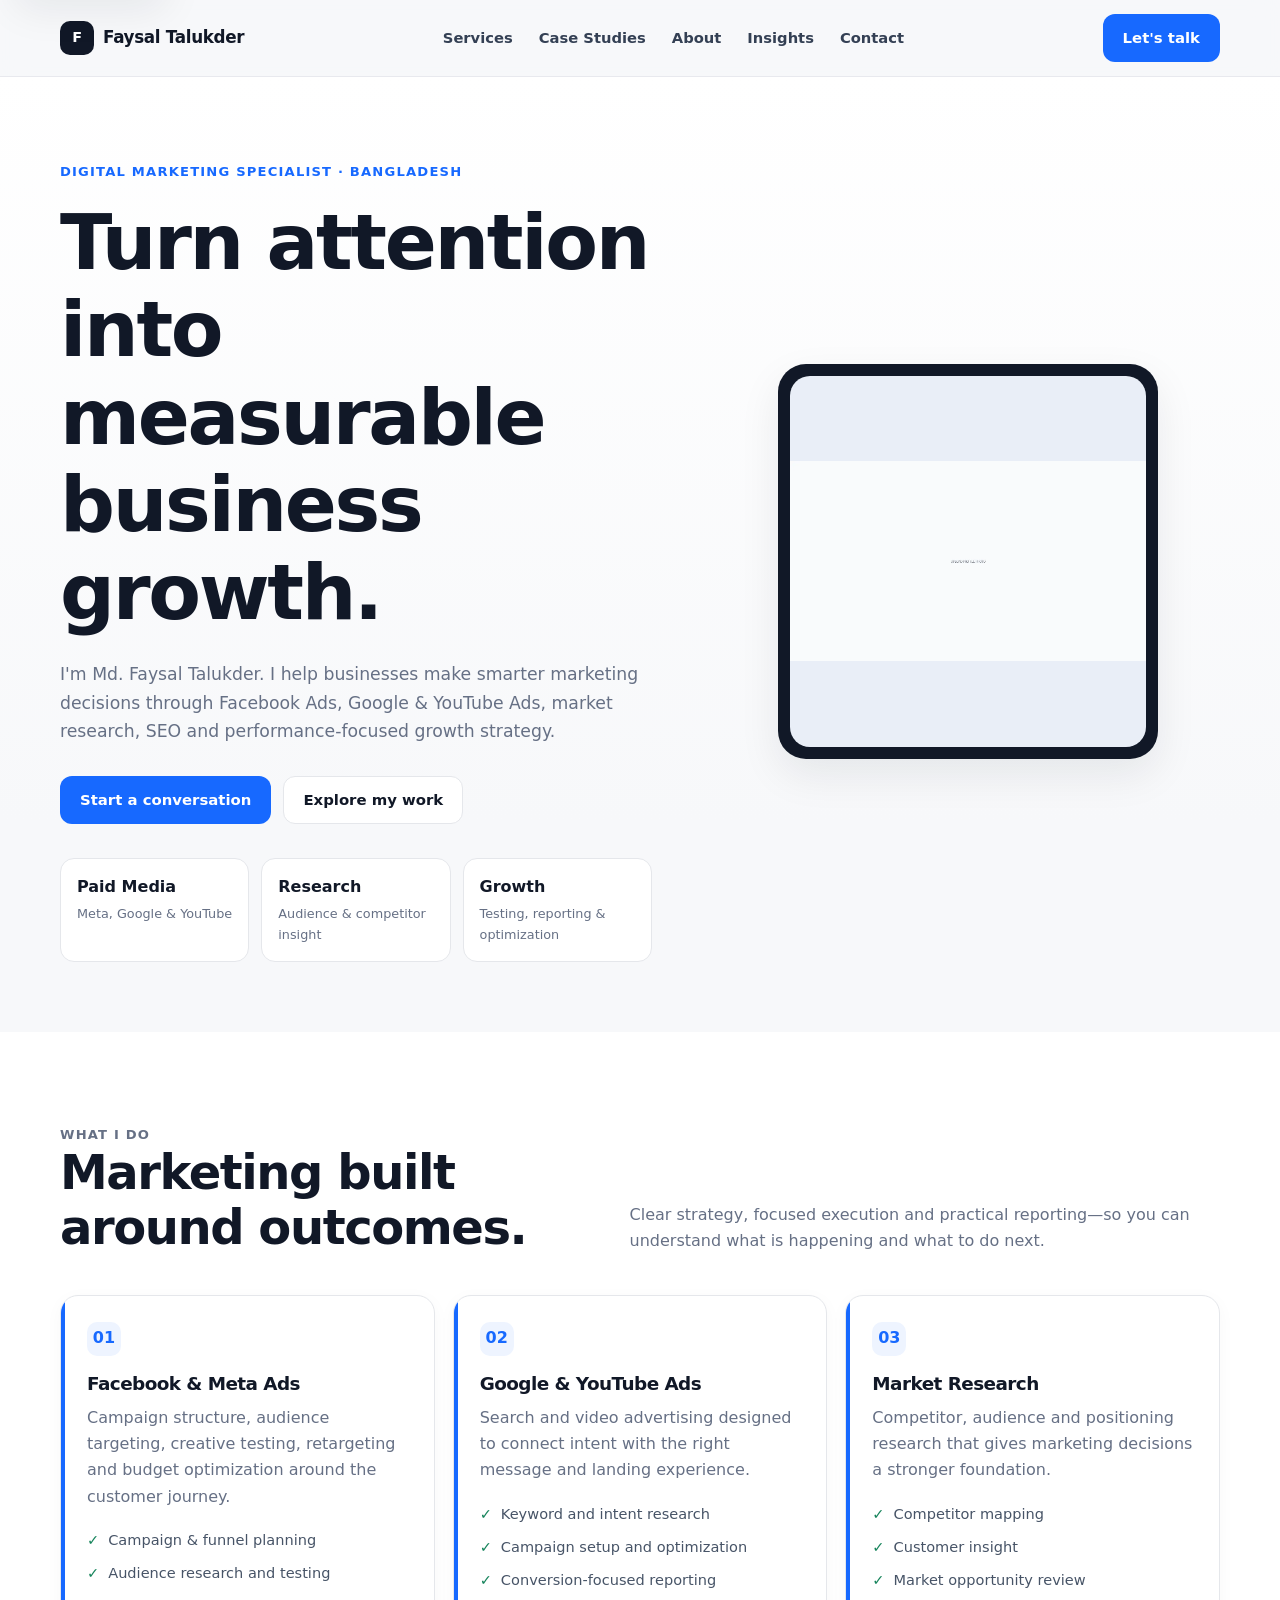
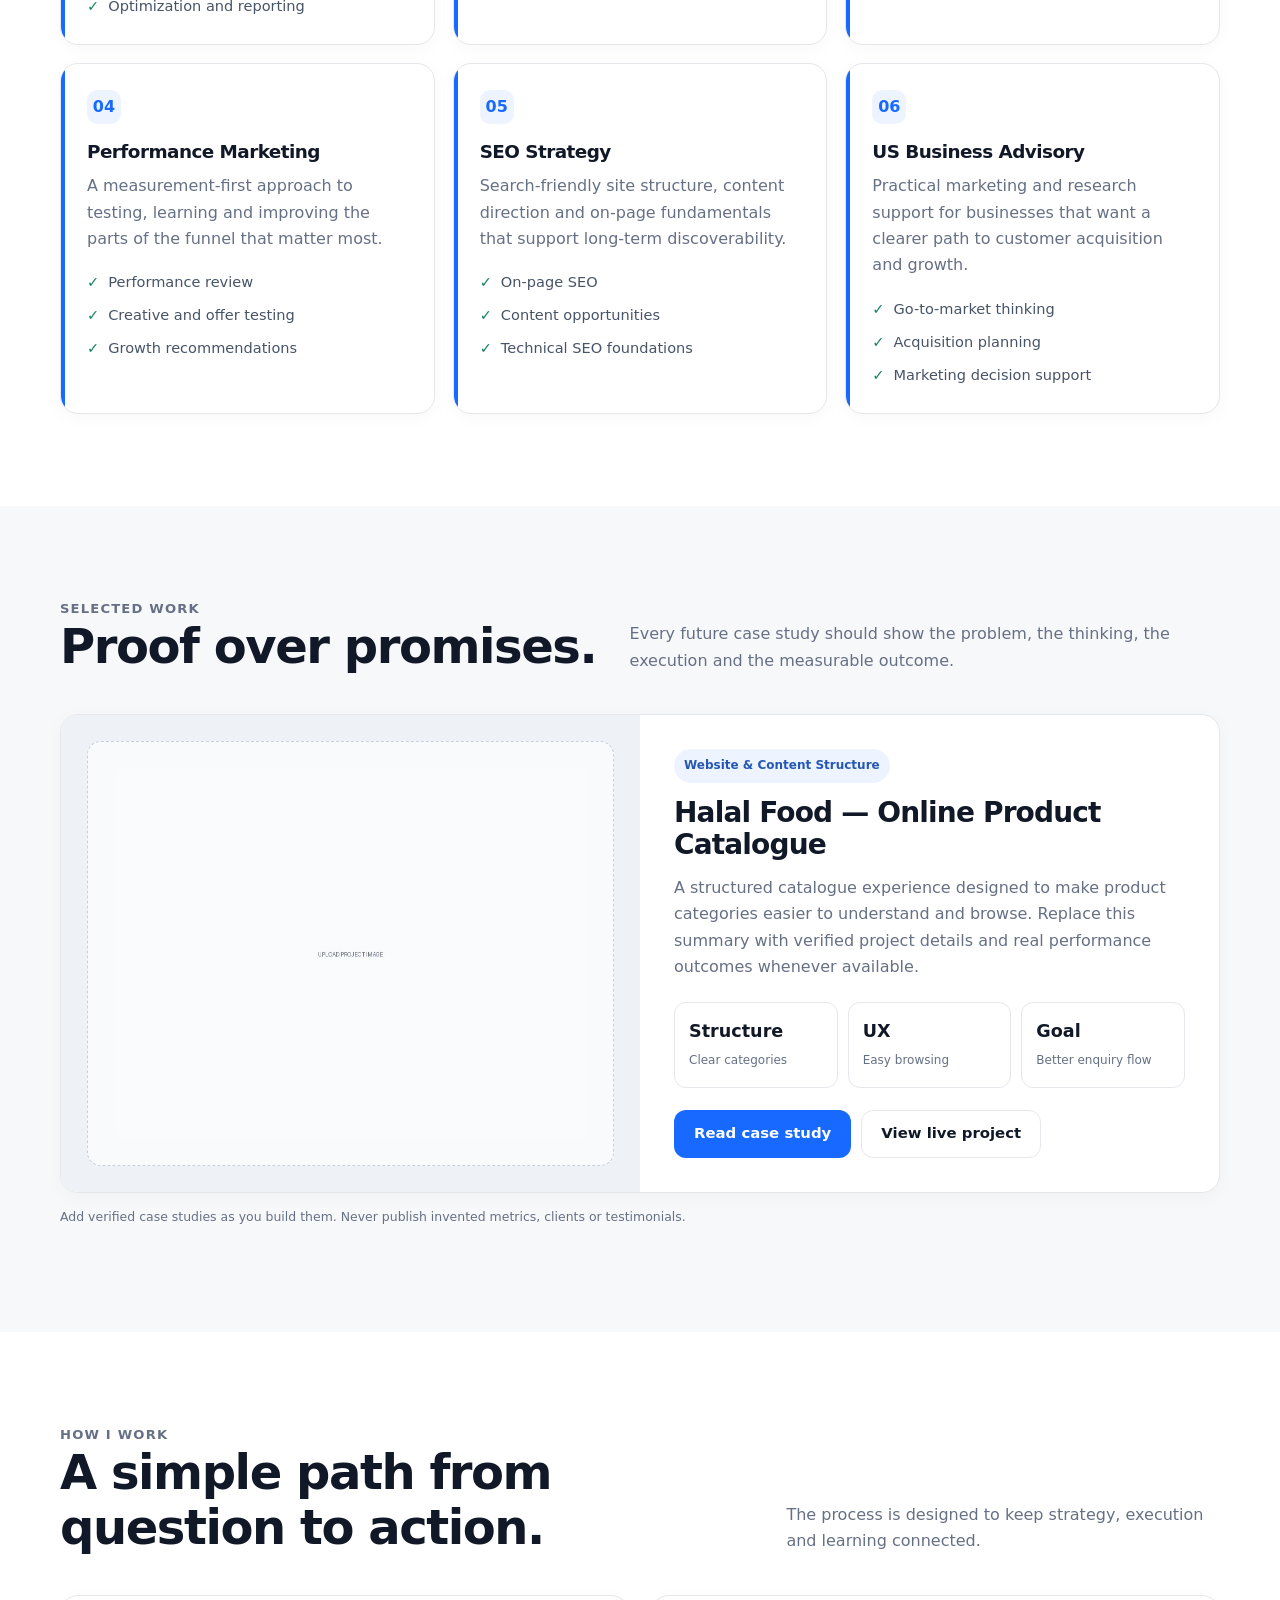
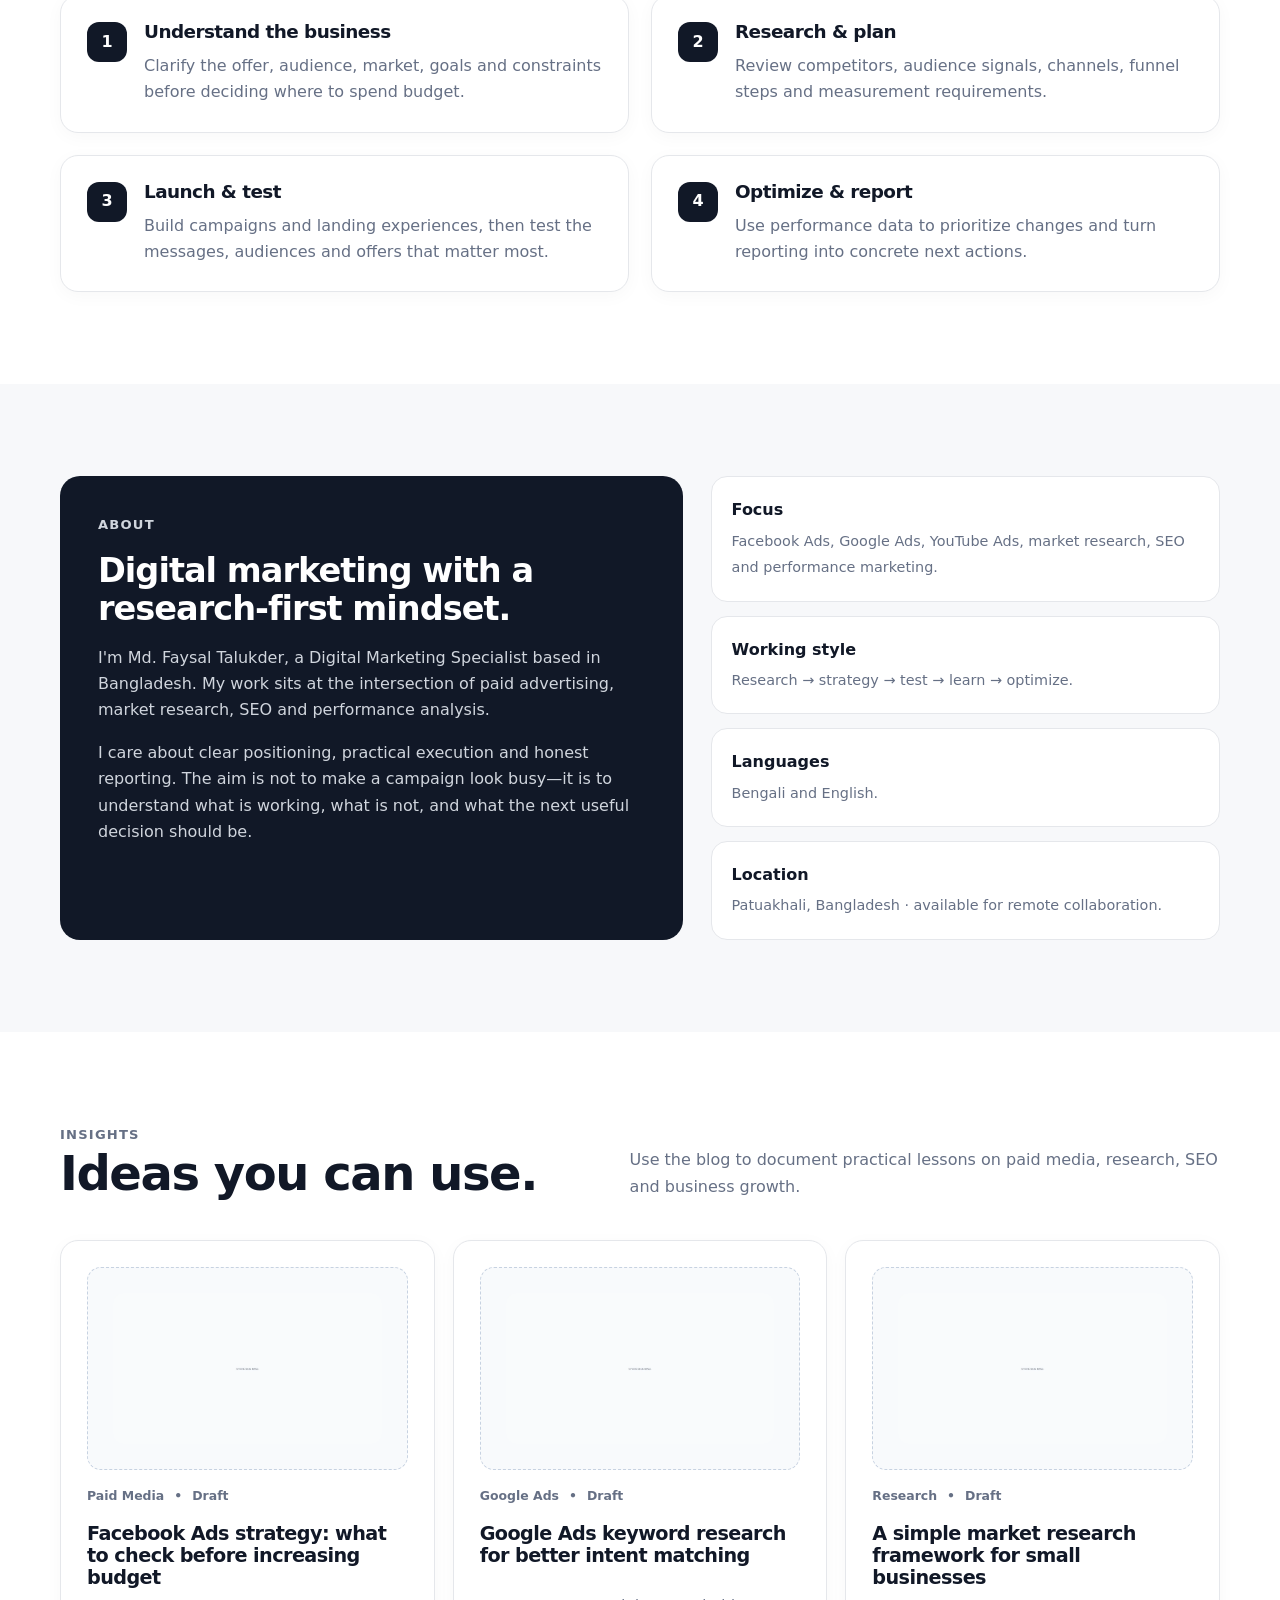
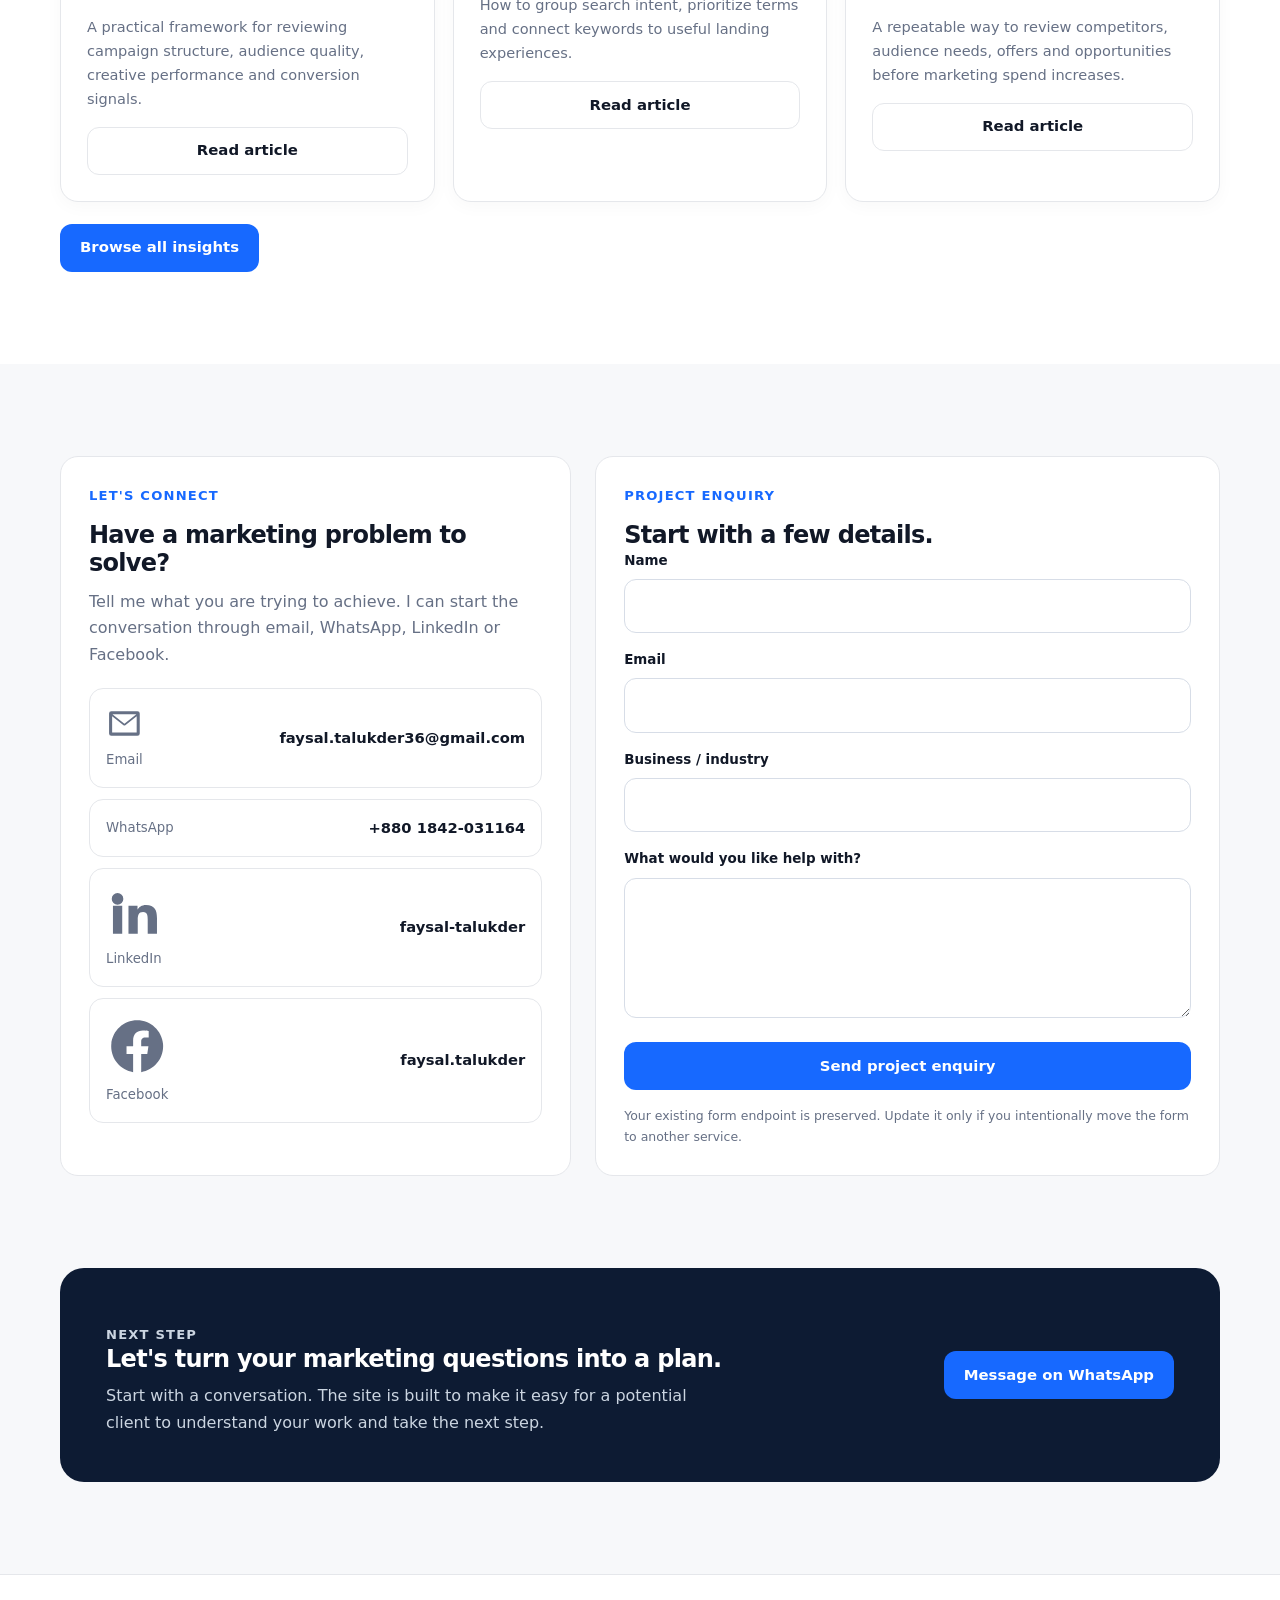
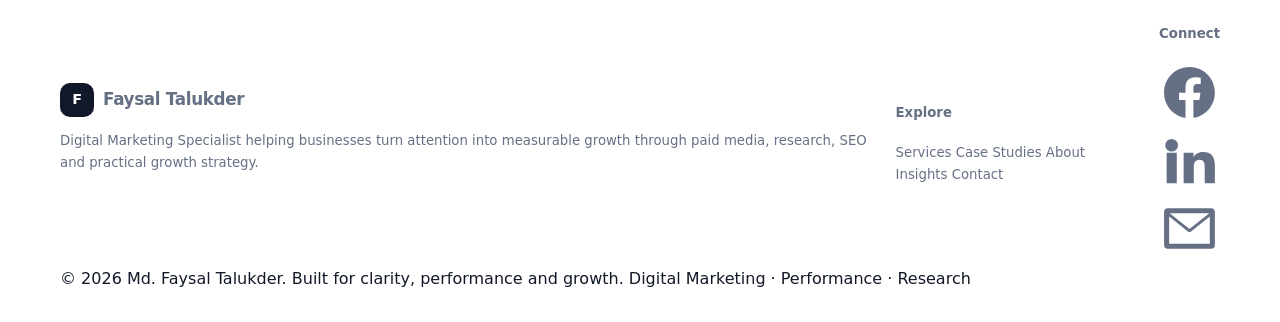
==== commit bb52b5f5: "Add files via upload" ====
--- a/index.html
+++ b/index.html
@@ -8,16 +8,17 @@
 <meta property="og:type" content="website">
 <meta property="og:title" content="Md. Faysal Talukder | Digital Marketing Specialist">
 <meta property="og:description" content="Md. Faysal Talukder is a Digital Marketing Specialist focused on Facebook Ads, Google and YouTube Ads, market research, SEO and performance marketing.">
-<meta property="og:image" content="assets/images/personal/social-share.webp">
+<meta property="og:image" content="assets/images/personal/social-share-placeholder.svg">
 <meta name="twitter:card" content="summary_large_image">
-<link rel="canonical" href="https://example.com/">
+<link rel="canonical" href="https://YOUR-DOMAIN.com/">
 <title>Md. Faysal Talukder | Digital Marketing Specialist</title>
 <link rel="icon" href="assets/icons/favicon.svg" type="image/svg+xml">
 <link rel="stylesheet" href="style.css">
 
 <script type="application/ld+json">
-{"@context":"https://schema.org","@type":"Person","name":"Md. Faysal Talukder","jobTitle":"Digital Marketing Specialist","address":{"@type":"PostalAddress","addressLocality":"Patuakhali","addressCountry":"BD"},"sameAs":["https://www.linkedin.com/in/faysaldigital/","https://www.facebook.com/faysaldigital.me/directory_links"],"url":"https://example.com/"}
+{"@context":"https://schema.org","@type":"Person","name":"Md. Faysal Talukder","jobTitle":"Digital Marketing Specialist","address":{"@type":"PostalAddress","addressLocality":"Patuakhali","addressCountry":"BD"},"sameAs":["https://www.linkedin.com/in/faysaldigital/","https://www.facebook.com/faysaldigital.me/directory_links"],"url":"https://YOUR-DOMAIN.com/"}
 </script>
+<style>.accent-eyebrow{color:var(--brand)!important}</style>
 </head>
 <body>
 <a class="skip-link" href="#main-content">Skip to content</a>
@@ -112,7 +113,7 @@
 <section class="section" id="about">
   <div class="container about-panel">
     <div class="about-copy">
-      <p class="eyebrow" style="color:#8fb5ff">About</p>
+      <p class="eyebrow" class="eyebrow accent-eyebrow">About</p>
       <h2>Digital marketing with a research-first mindset.</h2>
       <p>I'm Md. Faysal Talukder, a Digital Marketing Specialist based in Bangladesh. My work sits at the intersection of paid advertising, market research, SEO and performance analysis.</p>
       <p>I care about clear positioning, practical execution and honest reporting. The aim is not to make a campaign look busy—it is to understand what is working, what is not, and what the next useful decision should be.</p>
@@ -144,10 +145,10 @@
       <p class="eyebrow">Let's connect</p><h2>Have a marketing problem to solve?</h2>
       <p style="color:var(--muted);margin-top:12px">Tell me what you are trying to achieve. I can start the conversation through email, WhatsApp, LinkedIn or Facebook.</p>
       <div class="contact-links">
-        <a class="contact-link" href="mailto:faysal.talukder36@gmail.com"><span>Email</span><strong>faysal.talukder36@gmail.com</strong></a>
-        <a class="contact-link" href="https://wa.me/8801842031164" target="_blank" rel="noopener noreferrer"><span>Phone / WhatsApp</span><strong>+880 1842-031164</strong></a>
-        <a class="contact-link" href="https://www.linkedin.com/in/faysaldigital/" target="_blank" rel="noopener noreferrer"><span>LinkedIn</span><strong>faysal-talukder</strong></a>
-        <a class="contact-link" href="https://www.facebook.com/faysaldigital.me/directory_links" target="_blank" rel="noopener noreferrer"><span>Facebook</span><strong>faysal.talukder</strong></a>
+        <a class="contact-link" href="mailto:faysal.talukder36@gmail.com"><span><svg viewBox="0 0 24 24" aria-hidden="true"><path fill="currentColor" d="M2 5.5A1.5 1.5 0 0 1 3.5 4h17A1.5 1.5 0 0 1 22 5.5v13a1.5 1.5 0 0 1-1.5 1.5h-17A1.5 1.5 0 0 1 2 18.5v-13zm2.2.5 7.8 6.2 7.8-6.2H4.2zM20 7.3l-7.4 5.9a1 1 0 0 1-1.2 0L4 7.3V18h16V7.3z"/></svg>Email</span><strong>faysal.talukder36@gmail.com</strong></a>
+        <a class="contact-link" href="https://wa.me/8801842031164" target="_blank" rel="noopener noreferrer"><span>WhatsApp</span><strong>+880 1842-031164</strong></a>
+        <a class="contact-link" href="https://www.linkedin.com/in/faysaldigital/" target="_blank" rel="noopener noreferrer"><span><svg viewBox="0 0 24 24" aria-hidden="true"><path fill="currentColor" d="M4.98 3.5a2.5 2.5 0 1 1 0 5.001 2.5 2.5 0 0 1 0-5.001zM3 9h4v12H3V9zm7 0h3.6v1.6h.05c.5-.95 1.75-1.95 3.6-1.95 3.85 0 4.75 2.4 4.75 5.55V21h-4v-6c0-1.45-.03-3.3-2-3.3-2 0-2.3 1.55-2.3 3.2V21h-4V9z"/></svg>LinkedIn</span><strong>faysal-talukder</strong></a>
+        <a class="contact-link" href="https://www.facebook.com/faysaldigital.me/directory_links" target="_blank" rel="noopener noreferrer"><span><svg viewBox="0 0 24 24" aria-hidden="true"><path fill="currentColor" d="M22 12.06C22 6.5 17.52 2 12 2S2 6.5 2 12.06c0 5.02 3.66 9.19 8.44 9.94v-7.03H7.9v-2.91h2.54V9.85c0-2.5 1.49-3.89 3.77-3.89 1.09 0 2.23.2 2.23.2v2.46h-1.26c-1.24 0-1.63.77-1.63 1.56v1.88h2.78l-.44 2.91h-2.34V22c4.78-.75 8.44-4.92 8.44-9.94z"/></svg>Facebook</span><strong>faysal.talukder</strong></a>
       </div>
     </div>
     <div class="contact-panel">
@@ -167,15 +168,37 @@
 
 <section class="section" style="padding-top:0">
   <div class="container">
-    <div class="cta"><div class="cta-inner"><div><p class="eyebrow" style="color:#8fb5ff">Next step</p><h2>Let's turn your marketing questions into a plan.</h2><p>Start with a conversation. The site is built to make it easy for a potential client to understand your work and take the next step.</p></div><a class="btn btn-primary" href="https://wa.me/8801842031164" target="_blank" rel="noopener noreferrer">Message on WhatsApp</a></div></div>
+    <div class="cta"><div class="cta-inner"><div><p class="eyebrow" class="eyebrow accent-eyebrow">Next step</p><h2>Let's turn your marketing questions into a plan.</h2><p>Start with a conversation. The site is built to make it easy for a potential client to understand your work and take the next step.</p></div><a class="btn btn-primary" href="https://wa.me/8801842031164" target="_blank" rel="noopener noreferrer">Message on WhatsApp</a></div></div>
   </div>
 </section>
 </main>
 
 <footer class="footer">
   <div class="container footer-inner">
-    <span>© <span data-year></span> Md. Faysal Talukder. Built for clarity, performance and growth.</span>
-    <div class="footer-links"><a href="https://www.facebook.com/faysaldigital.me/directory_links" target="_blank" rel="noopener noreferrer">Facebook</a><a href="https://www.linkedin.com/in/faysaldigital/" target="_blank" rel="noopener noreferrer">LinkedIn</a><a href="mailto:faysal.talukder36@gmail.com">Email</a></div>
+    <div class="footer-col footer-brand">
+      <div class="brand"><span class="brand-mark">F</span><span>Faysal Talukder</span></div>
+      <p>Digital Marketing Specialist helping businesses turn attention into measurable growth through paid media, research, SEO and practical growth strategy.</p>
+    </div>
+    <div class="footer-col">
+      <h4>Explore</h4>
+      <a href="#services">Services</a>
+      <a href="#work">Case Studies</a>
+      <a href="#about">About</a>
+      <a href="blog/index.html">Insights</a>
+      <a href="#contact">Contact</a>
+    </div>
+    <div class="footer-col">
+      <h4>Connect</h4>
+      <div class="footer-social">
+        <a href="https://www.facebook.com/faysaldigital.me/directory_links" target="_blank" rel="noopener noreferrer" aria-label="Facebook"><svg viewBox="0 0 24 24" aria-hidden="true"><path fill="currentColor" d="M22 12.06C22 6.5 17.52 2 12 2S2 6.5 2 12.06c0 5.02 3.66 9.19 8.44 9.94v-7.03H7.9v-2.91h2.54V9.85c0-2.5 1.49-3.89 3.77-3.89 1.09 0 2.23.2 2.23.2v2.46h-1.26c-1.24 0-1.63.77-1.63 1.56v1.88h2.78l-.44 2.91h-2.34V22c4.78-.75 8.44-4.92 8.44-9.94z"/></svg></a>
+        <a href="https://www.linkedin.com/in/faysaldigital/" target="_blank" rel="noopener noreferrer" aria-label="LinkedIn"><svg viewBox="0 0 24 24" aria-hidden="true"><path fill="currentColor" d="M4.98 3.5a2.5 2.5 0 1 1 0 5.001 2.5 2.5 0 0 1 0-5.001zM3 9h4v12H3V9zm7 0h3.6v1.6h.05c.5-.95 1.75-1.95 3.6-1.95 3.85 0 4.75 2.4 4.75 5.55V21h-4v-6c0-1.45-.03-3.3-2-3.3-2 0-2.3 1.55-2.3 3.2V21h-4V9z"/></svg></a>
+        <a href="mailto:faysal.talukder36@gmail.com" aria-label="Email"><svg viewBox="0 0 24 24" aria-hidden="true"><path fill="currentColor" d="M2 5.5A1.5 1.5 0 0 1 3.5 4h17A1.5 1.5 0 0 1 22 5.5v13a1.5 1.5 0 0 1-1.5 1.5h-17A1.5 1.5 0 0 1 2 18.5v-13zm2.2.5 7.8 6.2 7.8-6.2H4.2zM20 7.3l-7.4 5.9a1 1 0 0 1-1.2 0L4 7.3V18h16V7.3z"/></svg></a>
+      </div>
+    </div>
+  </div>
+  <div class="container footer-bottom">
+    <span>© <span data-year>2026</span> Md. Faysal Talukder. Built for clarity, performance and growth.</span>
+    <span class="footer-muted">Digital Marketing · Performance · Research</span>
   </div>
 </footer>
 <script src="script.js" defer></script>
